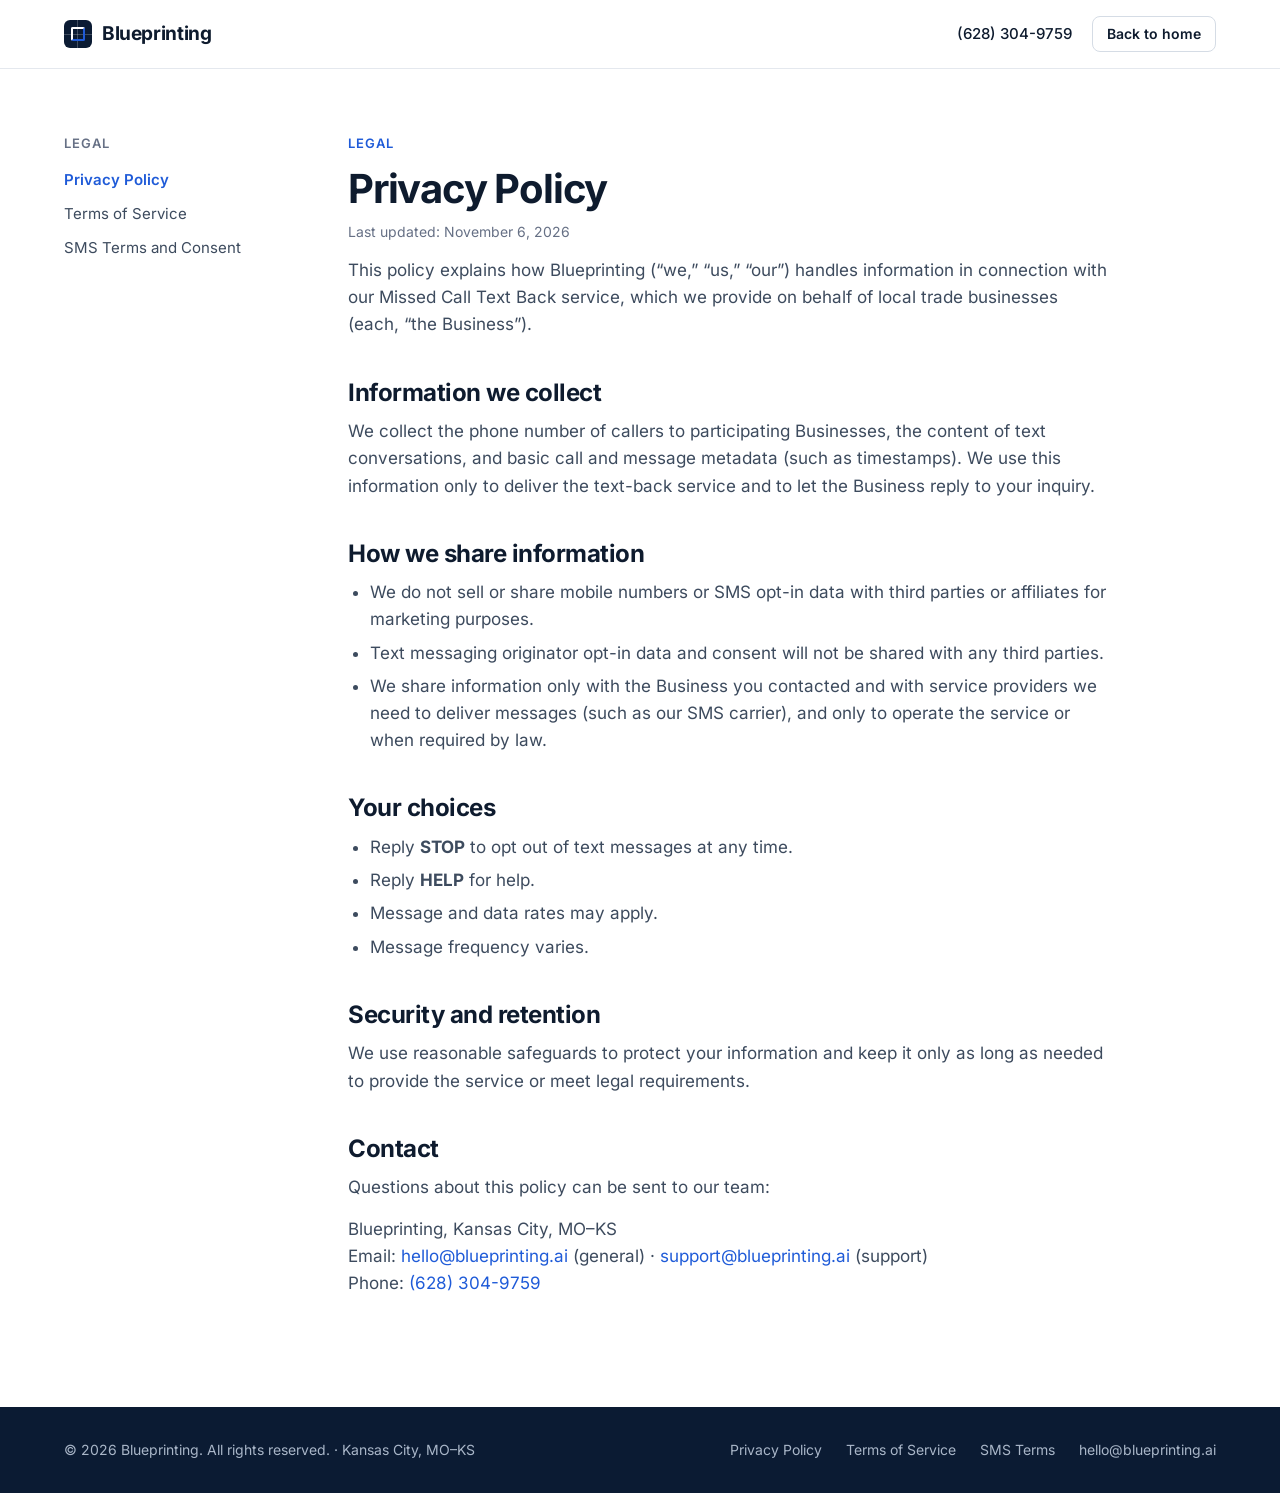
==== privacy.html @ a153d59a "v6: professional SaaS redesign; company contact (hello@/sales@/support@), remove personal name/addre" ====
<!DOCTYPE html>
<html lang="en">
<head>
<meta charset="utf-8">
<meta name="viewport" content="width=device-width, initial-scale=1">
<title>Privacy Policy | Blueprinting</title>
<meta name="description" content="How Blueprinting handles caller information for its Missed Call Text Back service.">
<link rel="canonical" href="https://blueprinting.ai/privacy.html">
<meta name="theme-color" content="#0B1B33">
<link rel="icon" href="favicon.svg" type="image/svg+xml">
<link rel="preload" href="fonts/inter-latin.woff2" as="font" type="font/woff2" crossorigin>
<link rel="stylesheet" href="styles.css">
</head>
<body class="legal-page">
<header class="nav" id="nav">
  <div class="container nav-in">
    <a class="logo" href="./" aria-label="Blueprinting home">
      <span class="logo-mark" aria-hidden="true"><span></span></span>
      <span class="logo-word">Blueprinting</span>
    </a>
    <div class="nav-actions nav-actions-legal">
      <a class="nav-phone" href="tel:+16283049759">(628) 304-9759</a>
      <a class="btn btn-secondary btn-sm" href="./">Back to home</a>
    </div>
  </div>
</header>
<main class="legal-main">
  <div class="container legal-grid">
    <aside class="legal-side">
      <p class="legal-side-h">Legal</p>
      <a href="privacy.html" aria-current="page">Privacy Policy</a>
      <a href="terms.html">Terms of Service</a>
      <a href="terms.html#sms">SMS Terms and Consent</a>
    </aside>
    <article class="legal-doc">
      <p class="eyebrow">Legal</p>
      <h1>Privacy Policy</h1>
      <p class="legal-updated">Last updated: November 6, 2026</p>
      <p>This policy explains how Blueprinting (&ldquo;we,&rdquo; &ldquo;us,&rdquo; &ldquo;our&rdquo;) handles information in connection with our Missed Call Text Back service, which we provide on behalf of local trade businesses (each, &ldquo;the Business&rdquo;).</p>
      <h2>Information we collect</h2>
      <p>We collect the phone number of callers to participating Businesses, the content of text conversations, and basic call and message metadata (such as timestamps). We use this information only to deliver the text-back service and to let the Business reply to your inquiry.</p>
      <h2>How we share information</h2>
      <ul>
        <li>We do not sell or share mobile numbers or SMS opt-in data with third parties or affiliates for marketing purposes.</li>
        <li>Text messaging originator opt-in data and consent will not be shared with any third parties.</li>
        <li>We share information only with the Business you contacted and with service providers we need to deliver messages (such as our SMS carrier), and only to operate the service or when required by law.</li>
      </ul>
      <h2>Your choices</h2>
      <ul>
        <li>Reply <strong>STOP</strong> to opt out of text messages at any time.</li>
        <li>Reply <strong>HELP</strong> for help.</li>
        <li>Message and data rates may apply.</li>
        <li>Message frequency varies.</li>
      </ul>
      <h2>Security and retention</h2>
      <p>We use reasonable safeguards to protect your information and keep it only as long as needed to provide the service or meet legal requirements.</p>
      <h2>Contact</h2>
      <p>Questions about this policy can be sent to our team:</p>
      <p>Blueprinting, Kansas City, MO&ndash;KS<br>Email: <a href="mailto:hello@blueprinting.ai">hello@blueprinting.ai</a> (general) &middot; <a href="mailto:support@blueprinting.ai">support@blueprinting.ai</a> (support)<br>Phone: <a href="tel:+16283049759">(628) 304-9759</a></p>
    </article>
  </div>
</main>
<footer class="footer footer-slim">
  <div class="container">
    <div class="foot-bottom">
      <p>&copy; 2026 Blueprinting. All rights reserved. &middot; Kansas City, MO&ndash;KS</p>
      <nav aria-label="Legal"><a href="privacy.html">Privacy Policy</a><a href="terms.html">Terms of Service</a><a href="terms.html#sms">SMS Terms</a><a href="mailto:hello@blueprinting.ai">hello@blueprinting.ai</a></nav>
    </div>
  </div>
</footer>
</body>
</html>
---- styles.css ----
/* Blueprinting — marketing site styles */
@font-face{font-family:Inter;font-style:normal;font-weight:400 700;font-display:swap;src:url(fonts/inter-latin.woff2) format("woff2");unicode-range:U+0000-00FF,U+0131,U+0152-0153,U+02BB-02BC,U+02C6,U+02DA,U+02DC,U+0304,U+0308,U+0329,U+2000-206F,U+20AC,U+2122,U+2191,U+2193,U+2212,U+2215,U+FEFF,U+FFFD}
:root{
  --ink:#0E1B2E;
  --navy:#0B1B33;
  --text:#3D4B5E;
  --muted:#667085;
  --line:#E4E8EE;
  --line-2:#D5DCE5;
  --bg:#FFFFFF;
  --bg-alt:#F5F7FA;
  --accent:#1F5BD8;
  --accent-dark:#1849B0;
  --accent-soft:#EBF1FD;
  --green:#14794A;
  --green-soft:#E5F4EC;
  --radius:8px;
  --shadow-sm:0 1px 2px rgba(16,24,40,.06);
  --shadow-md:0 4px 12px rgba(16,24,40,.08), 0 1px 3px rgba(16,24,40,.06);
  --shadow-lg:0 18px 40px rgba(16,24,40,.14), 0 4px 10px rgba(16,24,40,.06);
  --nav-h:68px;
}
*,*::before,*::after{box-sizing:border-box}
html{scroll-behavior:smooth;scroll-padding-top:calc(var(--nav-h) + 16px);-webkit-text-size-adjust:100%}
body{margin:0;font-family:Inter,system-ui,-apple-system,"Segoe UI",Roboto,Arial,sans-serif;font-size:17px;line-height:1.6;color:var(--text);background:var(--bg);-webkit-font-smoothing:antialiased;text-rendering:optimizeLegibility}
img{max-width:100%;height:auto;display:block}
a{color:var(--accent);text-decoration:none}
a:hover{text-decoration:underline}
h1,h2,h3,h4{color:var(--ink);margin:0;font-weight:700;letter-spacing:-.02em}
p{margin:0}
ul,ol{margin:0;padding:0;list-style:none}
.container{width:100%;max-width:1200px;margin:0 auto;padding:0 24px}
.skip{position:absolute;left:-9999px;top:8px;background:#fff;padding:8px 12px;z-index:200;border-radius:6px}
.skip:focus{left:8px}
:focus-visible{outline:2px solid var(--accent);outline-offset:2px}

/* Buttons */
.btn{display:inline-flex;align-items:center;justify-content:center;gap:8px;font:600 15px/1 Inter,system-ui,sans-serif;padding:12px 18px;border-radius:var(--radius);border:1px solid transparent;cursor:pointer;transition:background-color .15s,border-color .15s,color .15s;white-space:nowrap;text-decoration:none}
.btn:hover{text-decoration:none}
.btn-sm{padding:10px 14px;font-size:14px}
.btn-lg{padding:15px 22px;font-size:16px}
.btn-block{width:100%}
.btn-primary{background:var(--accent);color:#fff}
.btn-primary:hover{background:var(--accent-dark)}
.btn-secondary{background:#fff;color:var(--ink);border-color:var(--line-2)}
.btn-secondary:hover{border-color:#B7C1CE;background:#FAFBFC}
.btn-white{background:#fff;color:var(--navy)}
.btn-white:hover{background:#EEF2F7}
.btn-outline-light{background:transparent;color:#fff;border-color:rgba(255,255,255,.4)}
.btn-outline-light:hover{border-color:#fff}

/* Logo */
.logo{display:inline-flex;align-items:center;gap:10px;color:var(--ink);text-decoration:none}
.logo:hover{text-decoration:none}
.logo-mark{width:28px;height:28px;border-radius:6px;background:var(--navy);position:relative;flex:none;overflow:hidden}
.logo-mark::before{content:"";position:absolute;inset:0;background:
  linear-gradient(90deg,transparent 0 13px,rgba(255,255,255,.22) 13px 14px,transparent 14px),
  linear-gradient(0deg,transparent 0 13px,rgba(255,255,255,.22) 13px 14px,transparent 14px)}
.logo-mark span{position:absolute;left:7px;top:7px;width:14px;height:14px;border:2px solid #fff;border-radius:2px;border-right-color:var(--accent);border-bottom-color:var(--accent)}
.logo-word{font-weight:700;font-size:19px;letter-spacing:-.02em}
.logo-light{color:#fff}
.logo-light .logo-mark{background:var(--accent)}
.logo-light .logo-mark span{border-right-color:#fff;border-bottom-color:#fff}

/* Nav */
.nav{position:sticky;top:0;z-index:100;background:#fff;border-bottom:1px solid var(--line)}
.nav-in{height:var(--nav-h);display:flex;align-items:center;gap:32px}
.nav-links{display:flex;align-items:center;gap:28px;margin-left:16px}
.nav-links>a{color:var(--ink);font-size:15px;font-weight:500}
.nav-links>a:hover{color:var(--accent);text-decoration:none}
.nav-mobile-cta{display:none}
.nav-actions{margin-left:auto;display:flex;align-items:center;gap:20px}
.nav-phone{color:var(--ink);font-size:15px;font-weight:500}
.burger{display:none;margin-left:auto;width:42px;height:42px;border:1px solid var(--line-2);border-radius:var(--radius);background:#fff;padding:0;cursor:pointer;flex-direction:column;align-items:center;justify-content:center;gap:4px}
.burger span{display:block;width:18px;height:2px;background:var(--ink);border-radius:1px}

/* Type helpers */
.eyebrow{font-size:13px;font-weight:600;letter-spacing:.08em;text-transform:uppercase;color:var(--accent);margin-bottom:14px}
.eyebrow-light{color:#8FB0F5}
h1{font-size:56px;line-height:1.07;letter-spacing:-.03em}
h2{font-size:40px;line-height:1.15}
h3{font-size:20px;line-height:1.3;letter-spacing:-.01em}
.lead{font-size:19px;line-height:1.6;color:var(--text);margin-top:20px;max-width:560px}
.section-sub{font-size:18px;color:var(--text);margin-top:14px;max-width:620px}

/* Hero */
.hero{padding:72px 0 80px;background:linear-gradient(180deg,#F7F9FC 0%,#fff 100%)}
.hero-grid{display:grid;grid-template-columns:minmax(0,.95fr) minmax(0,1.15fr);gap:48px;align-items:center}
.hero-copy{animation:fade .5s ease-out both}
.hero-ctas{display:flex;flex-wrap:wrap;gap:12px;margin-top:32px}
.hero-points{display:flex;flex-wrap:wrap;gap:8px 24px;margin-top:28px;font-size:15px;color:var(--muted)}
.hero-points li{position:relative;padding-left:16px}
.hero-points li::before{content:"";position:absolute;left:0;top:50%;width:7px;height:7px;margin-top:-3.5px;background:var(--accent);border-radius:1px}
.hero-visual{position:relative;height:540px;border-radius:12px;overflow:hidden;background:#cfe0ee;box-shadow:var(--shadow-sm);animation:fade .6s .1s ease-out both}
.hero-photo{position:absolute;inset:0;width:100%;height:100%;object-fit:cover;object-position:62% 30%}
@keyframes fade{from{opacity:0;transform:translateY(6px)}to{opacity:1;transform:none}}

/* UI mock cards */
.ui-card{position:absolute;background:rgba(255,255,255,.97);border:1px solid rgba(15,30,50,.08);border-radius:10px;box-shadow:var(--shadow-lg);font-size:13px;color:var(--ink)}
.ui-card-head{display:flex;align-items:center;justify-content:space-between;gap:12px;margin-bottom:12px}
.ui-title{font-weight:600;font-size:14px}
.ui-tag{font-size:11px;font-weight:600;color:var(--muted);background:var(--bg-alt);border:1px solid var(--line);padding:2px 8px;border-radius:4px;letter-spacing:.02em}
.ui-time{font-size:12px;color:var(--muted)}
.ui-log{top:24px;right:20px;width:268px;padding:16px}
.ui-kpis{display:grid;grid-template-columns:repeat(3,1fr);gap:8px;margin-bottom:12px}
.ui-kpis div{background:var(--bg-alt);border-radius:6px;padding:8px 10px}
.k-num{display:block;font-size:20px;font-weight:700;line-height:1.2}
.k-lbl{display:block;font-size:11px;color:var(--muted)}
.ui-rows li{display:grid;grid-template-columns:58px 1fr auto;align-items:center;gap:8px;padding:8px 0;border-top:1px solid var(--line);font-size:12.5px}
.r-time{color:var(--muted)}
.r-who{font-weight:500;font-variant-numeric:tabular-nums;white-space:nowrap}
.pill{display:inline-block;font-size:11px;font-weight:600;padding:3px 8px;border-radius:4px;white-space:nowrap}
.pill-green{background:var(--green-soft);color:var(--green)}
.pill-blue{background:var(--accent-soft);color:var(--accent-dark)}
.ui-sms{left:20px;bottom:24px;width:286px;overflow:hidden}
.sms-head{padding:12px 16px;border-bottom:1px solid var(--line);background:#FAFBFC}
.sms-from{display:block;font-weight:600;font-size:14px}
.sms-sub{display:block;font-size:11.5px;color:var(--muted)}
.sms-body{padding:14px 16px 16px;display:flex;flex-direction:column;gap:8px}
.sms-sys{font-size:11.5px;color:var(--muted);text-align:center}
.bubble{max-width:86%;padding:9px 12px;border-radius:14px;font-size:13px;line-height:1.45}
.bubble.out{align-self:flex-end;background:var(--accent);color:#fff;border-bottom-right-radius:4px}
.bubble.in{align-self:flex-start;background:#EEF1F5;color:var(--ink);border-bottom-left-radius:4px}
.sms-meta{font-size:11.5px;color:var(--green);font-weight:600;margin-top:2px}

/* Strip */
.strip{border-top:1px solid var(--line);border-bottom:1px solid var(--line);background:#fff}
.strip-in{display:flex;align-items:center;gap:32px;padding-top:22px;padding-bottom:22px}
.strip-label{font-size:14px;font-weight:600;color:var(--muted);flex:none;max-width:260px;line-height:1.4}
.strip-list{display:flex;flex-wrap:wrap;align-items:center;gap:10px 0;font-size:15px;font-weight:600;color:var(--ink)}
.strip-list li{padding:0 18px;border-left:1px solid var(--line-2);line-height:1.2}
.strip-list li:first-child{border-left:0;padding-left:0}

/* Stats */
.stats{background:var(--navy);color:#C9D4E3;padding:72px 0}
.stats-head{max-width:640px;margin-bottom:40px}
.stats h2{color:#fff;font-size:34px}
.stats-grid{display:grid;grid-template-columns:repeat(3,1fr);gap:24px}
.stat{border-top:1px solid rgba(255,255,255,.18);padding-top:24px}
.stat-num{display:block;font-size:48px;font-weight:700;color:#fff;letter-spacing:-.03em;line-height:1.1}
.stat p{margin-top:10px;font-size:17px;color:#D6DEEA;max-width:300px}
.stat-src{display:inline-block;margin-top:12px;font-size:13px;color:#8FB0F5}

/* Sections */
.section{padding:96px 0}
.section-alt{background:var(--bg-alt)}
.section-head{margin-bottom:56px}
.section-head.center{text-align:center}
.section-head.center .section-sub{margin-left:auto;margin-right:auto}
.section-head.center h2{max-width:760px;margin:0 auto}
.section-head.split{display:grid;grid-template-columns:1.1fr 1fr;gap:48px;align-items:end}
.section-head.split .section-sub{margin-top:0}

/* Feature rows */
.feature{display:grid;grid-template-columns:minmax(0,1fr) minmax(0,1.1fr);gap:64px;align-items:center}
.feature+.feature{margin-top:96px}
.feature.reverse{grid-template-columns:minmax(0,1.1fr) minmax(0,1fr)}
.feature.reverse .feature-copy{order:2}
.feature-kicker{font-size:14px;font-weight:600;color:var(--accent);margin-bottom:10px}
.feature h3{font-size:30px;line-height:1.2;letter-spacing:-.02em;max-width:480px}
.feature-copy>p{margin-top:16px;max-width:500px}
.ticks{margin-top:22px;display:grid;gap:10px}
.ticks li{position:relative;padding-left:24px;font-size:16px;color:var(--ink)}
.ticks li::before{content:"";position:absolute;left:2px;top:7px;width:10px;height:6px;border-left:2px solid var(--accent);border-bottom:2px solid var(--accent);transform:rotate(-45deg)}
.feature-visual{position:relative;border-radius:12px;min-height:400px}
.panel-soft{background:linear-gradient(180deg,#EEF3FA 0%,#E6EDF7 100%);border:1px solid var(--line);display:flex;flex-direction:column;align-items:center;justify-content:center;padding:40px 32px}
.visual-note{font-size:12px;color:var(--muted);margin-top:14px}
.phone{width:320px;background:#fff;border-radius:12px;box-shadow:var(--shadow-lg);border:1px solid rgba(15,30,50,.08);overflow:hidden}
.phone-top{padding:14px 18px;border-bottom:1px solid var(--line);background:#FAFBFC}
.phone-name{display:block;font-weight:600;font-size:15px;color:var(--ink)}
.phone-num{display:block;font-size:12px;color:var(--muted)}
.phone-body{padding:16px 18px 20px;display:flex;flex-direction:column;gap:8px}
.photo-visual{overflow:hidden;height:440px}
.photo-visual img{width:100%;height:100%;object-fit:cover;object-position:60% 50%}
.ui-notify{left:24px;bottom:24px;width:300px;padding:16px}
.notify-from{font-weight:600;font-size:14px;font-variant-numeric:tabular-nums}
.notify-msg{margin-top:4px;font-size:13px;color:var(--text);line-height:1.5}
.notify-actions{display:flex;gap:8px;margin-top:12px}
.mini-btn{font-size:12px;font-weight:600;padding:6px 12px;border-radius:6px;border:1px solid var(--line-2);color:var(--ink)}
.mini-primary{background:var(--accent);border-color:var(--accent);color:#fff}
.table-card{width:100%;max-width:520px;background:#fff;border-radius:10px;box-shadow:var(--shadow-lg);border:1px solid rgba(15,30,50,.08);padding:18px 20px 8px}
.lead-table{width:100%;border-collapse:collapse;font-size:13px;color:var(--ink)}
.lead-table th{text-align:left;font-size:11.5px;font-weight:600;color:var(--muted);text-transform:uppercase;letter-spacing:.04em;padding:8px 8px 8px 0;border-bottom:1px solid var(--line)}
.lead-table td{padding:11px 8px 11px 0;border-bottom:1px solid var(--line);vertical-align:middle;white-space:nowrap}
.lead-table tr:last-child td{border-bottom:0}
.lead-table td:nth-child(2){font-variant-numeric:tabular-nums}

/* Steps */
.steps{display:grid;grid-template-columns:repeat(4,1fr);gap:20px;counter-reset:s}
.step{background:#fff;border:1px solid var(--line);border-radius:var(--radius);padding:28px 24px;box-shadow:var(--shadow-sm)}
.step-num{display:inline-flex;align-items:center;justify-content:center;width:32px;height:32px;border-radius:6px;background:var(--accent-soft);color:var(--accent-dark);font-weight:700;font-size:15px;margin-bottom:18px}
.step h3{font-size:18px}
.step p{margin-top:8px;font-size:15.5px;line-height:1.6}

/* Industries */
.ind-grid{display:grid;grid-template-columns:repeat(3,1fr);gap:24px}
.ind-card{border:1px solid var(--line);border-radius:var(--radius);overflow:hidden;background:#fff;box-shadow:var(--shadow-sm)}
.ind-card img{width:100%;aspect-ratio:16/10;object-fit:cover}
.ind-body{padding:22px 24px 26px}
.ind-body p{margin-top:8px;font-size:15.5px}
.area-line{margin-top:32px;font-size:15.5px;color:var(--text)}
.area-line strong{color:var(--ink)}

/* Onboarding */
.onboard{display:grid;grid-template-columns:1fr 1.2fr;gap:72px;align-items:start}
.onboard-copy .btn{margin-top:28px}
.timeline{position:relative;display:grid;gap:0;counter-reset:t}
.timeline li{position:relative;padding:0 0 28px 56px;counter-increment:t}
.timeline li:last-child{padding-bottom:0}
.timeline li::before{content:counter(t);position:absolute;left:0;top:0;width:36px;height:36px;border-radius:6px;background:#fff;border:1px solid var(--line-2);color:var(--ink);font-weight:700;font-size:15px;display:flex;align-items:center;justify-content:center}
.timeline li::after{content:"";position:absolute;left:18px;top:40px;bottom:4px;width:1px;background:var(--line-2)}
.timeline li:last-child::after{display:none}
.timeline h3{font-size:18px;padding-top:6px}
.timeline p{margin-top:6px;font-size:15.5px}

/* Trust */
.anchor-alias{position:relative;top:calc(-1 * var(--nav-h));display:block}
.trust-grid{display:grid;grid-template-columns:repeat(3,1fr);gap:24px}
.trust-card{border:1px solid var(--line);border-radius:var(--radius);padding:28px 26px;background:#fff}
.trust-card h3{font-size:18px}
.trust-card p{margin-top:10px;font-size:15.5px}
.trust-links{margin-top:28px;font-size:15.5px}

/* Pricing */
.pricing{display:grid;grid-template-columns:1.1fr 1fr;gap:24px;max-width:1040px;margin:0 auto;align-items:stretch}
.price-card{background:#fff;border:1px solid var(--line);border-radius:var(--radius);box-shadow:var(--shadow-md);overflow:hidden;display:flex;flex-direction:column}
.price-top{padding:32px 32px 28px;border-bottom:1px solid var(--line)}
.plan-name{font-weight:700;font-size:18px;color:var(--ink)}
.plan-desc{font-size:15px;color:var(--muted);margin-top:4px}
.price{display:flex;align-items:baseline;gap:8px;margin-top:22px}
.amt{font-size:52px;font-weight:700;color:var(--ink);letter-spacing:-.03em;line-height:1}
.per{font-size:16px;color:var(--muted)}
.price-note{font-size:14.5px;color:var(--text);margin:10px 0 24px}
.price-list{padding:24px 32px 32px;margin-top:0}
.roi-card{background:#fff;border:1px solid var(--line);border-radius:var(--radius);padding:32px;box-shadow:var(--shadow-sm)}
.roi-card h3{font-size:20px}
.roi-sub{font-size:15px;color:var(--muted);margin-top:4px;margin-bottom:22px}
.range{margin-bottom:18px}
.range-top{display:flex;justify-content:space-between;align-items:baseline;font-size:14.5px;color:var(--ink);margin-bottom:8px}
.range-top output{font-weight:600;font-variant-numeric:tabular-nums}
input[type=range]{width:100%;accent-color:var(--accent);margin:0;height:20px}
.roi-out{margin-top:22px;padding:18px 20px;background:var(--bg-alt);border-radius:var(--radius);display:grid;gap:2px}
.roi-lbl{font-size:13px;color:var(--muted)}
.roi-big{font-size:32px;font-weight:700;color:var(--ink);letter-spacing:-.02em;font-variant-numeric:tabular-nums}
.roi-cmp{font-size:14px;color:var(--text)}
.roi-fine{font-size:12.5px;color:var(--muted);margin-top:12px}
.pricing-contact{text-align:center;margin-top:32px;font-size:15.5px}

/* FAQ */
.faq-wrap{display:grid;grid-template-columns:1fr 1.6fr;gap:72px;align-items:start}
.faq{border-top:1px solid var(--line)}
.faq details{border-bottom:1px solid var(--line)}
.faq summary{list-style:none;cursor:pointer;padding:20px 40px 20px 0;font-weight:600;font-size:17px;color:var(--ink);position:relative}
.faq summary::-webkit-details-marker{display:none}
.faq summary::after{content:"";position:absolute;right:6px;top:50%;width:9px;height:9px;margin-top:-7px;border-right:2px solid var(--muted);border-bottom:2px solid var(--muted);transform:rotate(45deg);transition:transform .15s}
.faq details[open] summary::after{transform:rotate(-135deg);margin-top:-2px}
.faq details p{padding:0 40px 22px 0;font-size:16px}

/* CTA band */
.cta-band{background:var(--accent);color:#fff;padding:64px 0}
.cta-in{display:flex;align-items:center;justify-content:space-between;gap:40px}
.cta-band h2{color:#fff;font-size:34px}
.cta-band p{margin-top:8px;color:#DCE6FB;font-size:18px}
.cta-actions{display:flex;gap:12px;flex-wrap:wrap}

/* Footer */
.footer{background:var(--navy);color:#A9B6C8;padding:72px 0 32px;font-size:15px}
.foot-grid{display:grid;grid-template-columns:1.6fr repeat(4,1fr);gap:40px}
.foot-brand p{margin-top:16px;max-width:300px;line-height:1.6}
.foot-contact{margin:20px 0 0;display:grid;gap:6px;font-size:14.5px}
.foot-contact div{display:grid;grid-template-columns:72px 1fr;gap:8px}
.foot-contact dt{color:#7F8EA3}
.foot-contact dd{margin:0;color:#DCE4EF}
.foot-contact a{color:#DCE4EF}
.foot-col h4{color:#fff;font-size:14px;font-weight:600;letter-spacing:0;margin-bottom:16px}
.foot-col a{display:block;color:#A9B6C8;margin-bottom:10px;font-size:14.5px;overflow-wrap:anywhere}
.foot-col a:hover,.foot-bottom a:hover,.foot-contact a:hover{color:#fff;text-decoration:none}
.foot-bottom{margin-top:56px;padding-top:24px;border-top:1px solid rgba(255,255,255,.12);display:flex;justify-content:space-between;align-items:center;gap:16px;flex-wrap:wrap;font-size:14px}
.foot-bottom nav{display:flex;gap:24px;flex-wrap:wrap}
.foot-bottom a{color:#A9B6C8}

/* Mobile bar */
.mbar{display:none}

/* Responsive */
@media (max-width:1100px){
  .nav-phone{display:none}
  .nav-links{gap:22px}
  h1{font-size:48px}
  .hero-grid{gap:40px}
  .foot-grid{grid-template-columns:1.4fr repeat(2,1fr);row-gap:40px}
  .foot-brand{grid-row:span 2}
}
@media (max-width:960px){
  body{font-size:16px}
  :root{--nav-h:64px}
  .nav-links,.nav-actions{display:none}
  .burger{display:flex}
  .nav.open .nav-links{display:flex;flex-direction:column;align-items:stretch;gap:0;position:absolute;top:var(--nav-h);left:0;right:0;margin:0;background:#fff;border-bottom:1px solid var(--line);box-shadow:var(--shadow-md);padding:8px 24px 20px}
  .nav.open .nav-links>a{padding:14px 0;border-bottom:1px solid var(--line);font-size:16px}
  .nav.open .nav-mobile-cta{display:grid;gap:10px;margin-top:16px}
  h1{font-size:40px}
  h2{font-size:32px}
  .lead{font-size:18px}
  .hero{padding:48px 0 56px}
  .hero-grid{grid-template-columns:minmax(0,1fr);gap:40px}
  .hero-visual{height:auto;padding:24px;display:grid;gap:16px;justify-items:center}
  .ui-card{position:relative;inset:auto;width:100%;max-width:360px}
  .ui-log{order:2}
  .strip-in{flex-direction:column;align-items:flex-start;gap:12px}
  .strip-label{max-width:none}
  .stats{padding:56px 0}
  .stats h2{font-size:28px}
  .stats-grid{grid-template-columns:1fr;gap:20px}
  .stat-num{font-size:40px}
  .section{padding:64px 0}
  .section-head{margin-bottom:40px}
  .section-head.split{grid-template-columns:1fr;gap:0}
  .section-head.split .section-sub{margin-top:14px}
  .feature,.feature.reverse{grid-template-columns:minmax(0,1fr);gap:32px}
  .feature.reverse .feature-copy{order:0}
  .feature+.feature{margin-top:64px}
  .feature h3{font-size:26px}
  .feature-visual{min-height:0}
  .panel-soft{padding:28px 20px}
  .photo-visual{height:auto;min-height:0;display:grid}
  .photo-visual img{height:280px}
  .ui-notify{position:relative;left:auto;bottom:auto;margin:-60px auto 20px;width:calc(100% - 40px);max-width:340px}
  .steps{grid-template-columns:1fr 1fr}
  .ind-grid{grid-template-columns:1fr;gap:20px}
  .onboard{grid-template-columns:1fr;gap:40px}
  .trust-grid{grid-template-columns:1fr;gap:16px}
  .pricing{grid-template-columns:1fr}
  .faq-wrap{grid-template-columns:1fr;gap:28px}
  .cta-in{flex-direction:column;align-items:flex-start;gap:24px}
  .cta-band h2{font-size:28px}
  .foot-grid{grid-template-columns:1fr 1fr;gap:32px 24px}
  .foot-brand{grid-column:1/-1;grid-row:auto}
  .footer{padding-bottom:96px}
  .mbar{display:grid;grid-template-columns:2fr 1fr;gap:10px;position:fixed;left:0;right:0;bottom:0;z-index:90;background:#fff;border-top:1px solid var(--line);padding:10px 16px calc(10px + env(safe-area-inset-bottom));box-shadow:0 -4px 16px rgba(16,24,40,.06)}
}
@media (max-width:560px){
  .container{padding:0 20px}
  h1{font-size:36px}
  h2{font-size:28px}
  .hero-ctas .btn{width:100%}
  .hero-visual{padding:16px}
  .steps{grid-template-columns:1fr}
  .phone{width:100%}
  .lead-table th:nth-child(3),.lead-table td:nth-child(3){display:none}
  .price-top,.price-list,.roi-card{padding-left:24px;padding-right:24px}
  .amt{font-size:44px}
  .cta-actions{width:100%}
  .cta-actions .btn{width:100%}
  .strip-list{gap:8px}
  .strip-list li,.strip-list li:first-child{padding:6px 10px;border:1px solid var(--line);border-radius:6px;font-size:13.5px;background:var(--bg-alt)}
  .hero-visual .ui-log{display:none}
  .hero{padding-bottom:40px}
  .lead-table td:first-child{white-space:normal}
  .lead-table{font-size:12.5px}
  .step{display:grid;grid-template-columns:32px 1fr;column-gap:16px;padding:22px 20px}
  .step-num{margin-bottom:0;grid-row:span 2}
  .step p{margin-top:4px}
  .ind-card img{aspect-ratio:16/9}
  .ind-body{padding:18px 20px 22px}
  .trust-card{padding:22px 20px}
}
@media (prefers-reduced-motion:reduce){
  html{scroll-behavior:auto}
  .hero-copy,.hero-visual{animation:none}
}

/* Legal pages */
.legal-main{padding:64px 0 96px;background:#fff}
.legal-grid{display:grid;grid-template-columns:220px minmax(0,760px);gap:64px}
.legal-side{position:sticky;top:calc(var(--nav-h) + 32px);align-self:start;display:grid;gap:10px;font-size:15px}
.legal-side-h{font-size:13px;font-weight:600;text-transform:uppercase;letter-spacing:.08em;color:var(--muted);margin-bottom:4px}
.legal-side a{color:var(--text)}
.legal-side a[aria-current]{color:var(--accent);font-weight:600}
.legal-doc h1{font-size:40px}
.legal-updated{font-size:14px;color:var(--muted);margin:10px 0 28px}
.legal-doc h2{font-size:24px;margin:40px 0 12px}
.legal-doc h3{font-size:18px;margin:28px 0 8px}
.legal-doc p{margin-bottom:14px}
.legal-doc ul{list-style:disc;padding-left:22px;margin-bottom:14px}
.legal-doc li{margin-bottom:6px}
.kw-row{display:flex;flex-wrap:wrap;gap:10px}
.kw{display:inline-block;border:1px solid var(--line-2);border-radius:6px;padding:6px 12px;font-size:15px;color:var(--ink);background:var(--bg-alt)}
.footer-slim{padding:8px 0 32px}
.footer-slim .foot-bottom{border-top:0;margin-top:0}
.legal-page .nav-actions-legal{display:flex}
@media (max-width:960px){
  .legal-grid{grid-template-columns:1fr;gap:24px}
  .legal-side{position:static;display:flex;flex-wrap:wrap;gap:8px 20px}
  .legal-side-h{width:100%}
  .legal-doc h1{font-size:32px}
  .legal-page .burger{display:none}
  .legal-page .nav-actions-legal{display:flex;margin-left:auto}
  .legal-page .nav-actions-legal .nav-phone{display:none}
  .legal-page .footer{padding-bottom:32px}
}
a[href^="tel"]{white-space:nowrap}
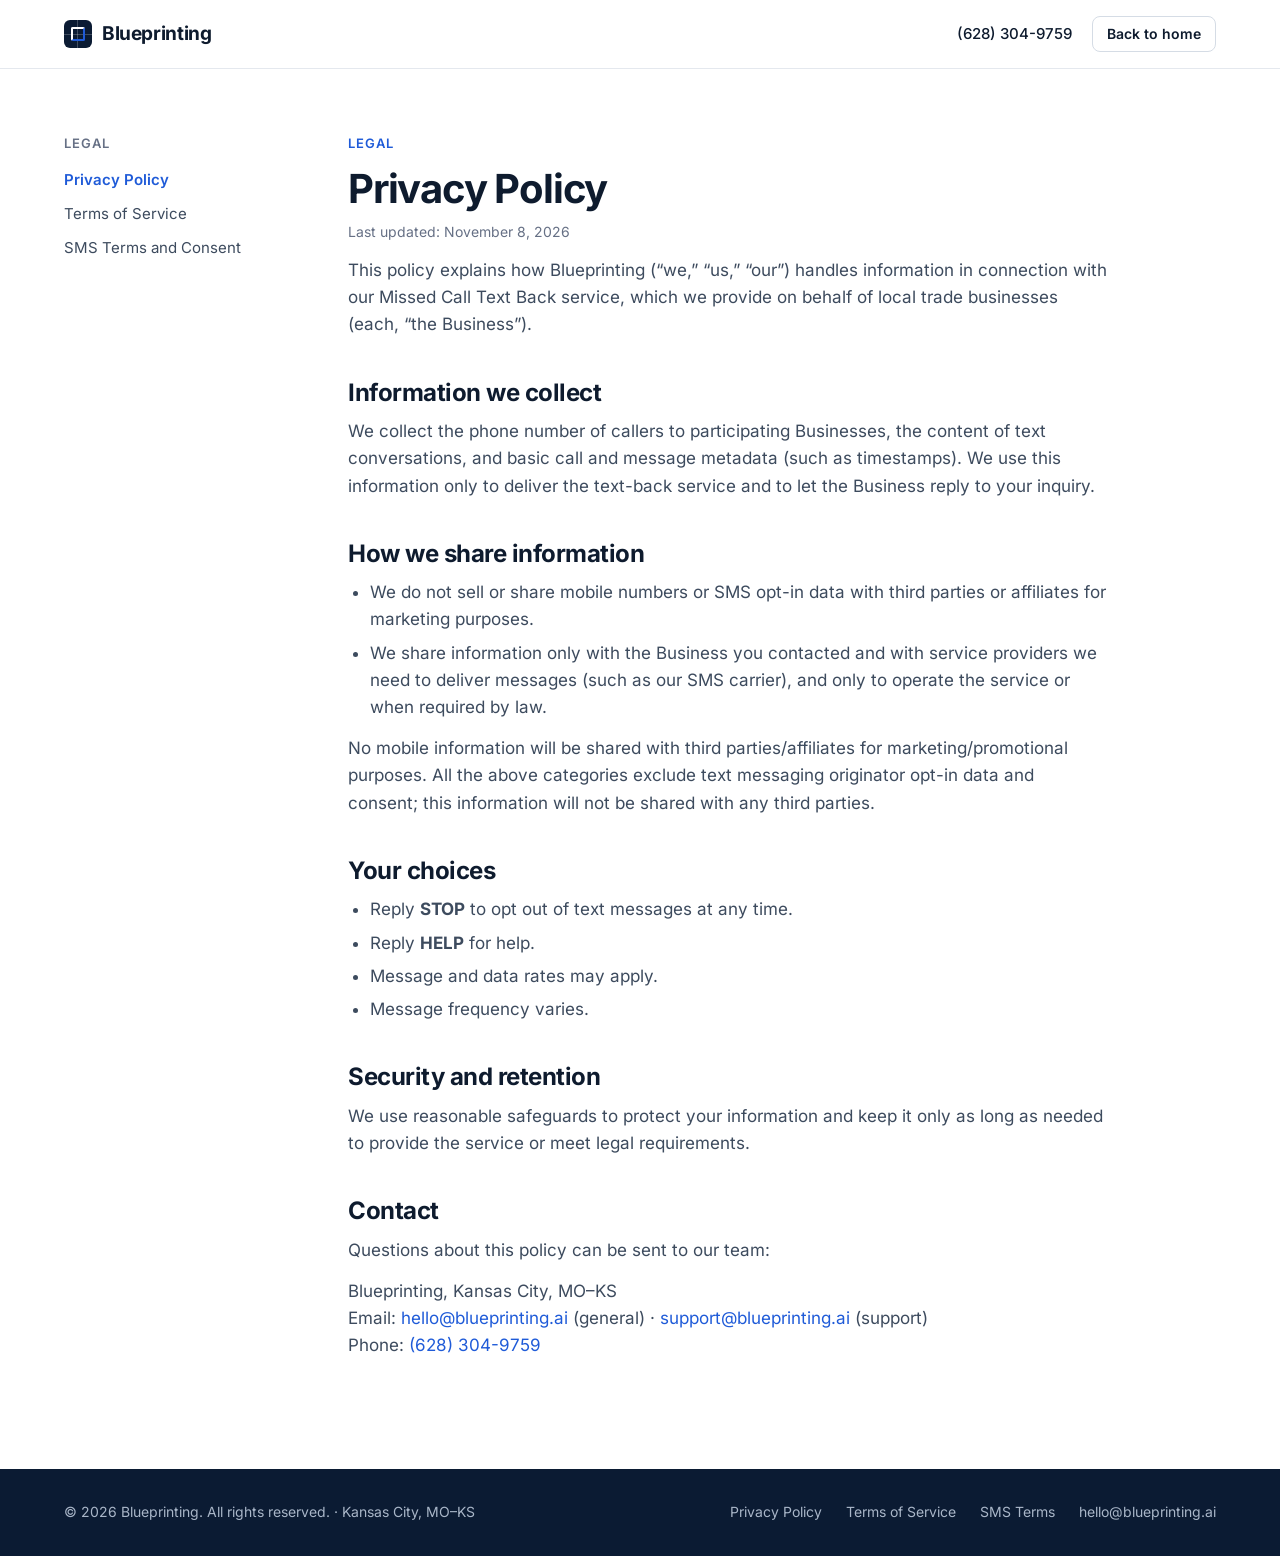
==== commit 739d4585: "v7: pilot lead form (#start-pilot), accurate forwarding/text-line copy, labeled ROI calculator with " ====
--- a/privacy.html
+++ b/privacy.html
@@ -35,16 +35,16 @@
     <article class="legal-doc">
       <p class="eyebrow">Legal</p>
       <h1>Privacy Policy</h1>
-      <p class="legal-updated">Last updated: November 6, 2026</p>
+      <p class="legal-updated">Last updated: November 8, 2026</p>
       <p>This policy explains how Blueprinting (&ldquo;we,&rdquo; &ldquo;us,&rdquo; &ldquo;our&rdquo;) handles information in connection with our Missed Call Text Back service, which we provide on behalf of local trade businesses (each, &ldquo;the Business&rdquo;).</p>
       <h2>Information we collect</h2>
       <p>We collect the phone number of callers to participating Businesses, the content of text conversations, and basic call and message metadata (such as timestamps). We use this information only to deliver the text-back service and to let the Business reply to your inquiry.</p>
       <h2>How we share information</h2>
       <ul>
         <li>We do not sell or share mobile numbers or SMS opt-in data with third parties or affiliates for marketing purposes.</li>
-        <li>Text messaging originator opt-in data and consent will not be shared with any third parties.</li>
         <li>We share information only with the Business you contacted and with service providers we need to deliver messages (such as our SMS carrier), and only to operate the service or when required by law.</li>
       </ul>
+      <p>No mobile information will be shared with third parties/affiliates for marketing/promotional purposes. All the above categories exclude text messaging originator opt-in data and consent; this information will not be shared with any third parties.</p>
       <h2>Your choices</h2>
       <ul>
         <li>Reply <strong>STOP</strong> to opt out of text messages at any time.</li>
--- a/styles.css
+++ b/styles.css
@@ -21,7 +21,11 @@
   --nav-h:68px;
 }
 *,*::before,*::after{box-sizing:border-box}
-html{scroll-behavior:smooth;scroll-padding-top:calc(var(--nav-h) + 16px);-webkit-text-size-adjust:100%}
+html{-webkit-text-size-adjust:100%}
+@media (prefers-reduced-motion:no-preference){html{scroll-behavior:smooth}}
+[id]{scroll-margin-top:5rem}
+picture{display:contents}
+[hidden]{display:none!important}
 body{margin:0;font-family:Inter,system-ui,-apple-system,"Segoe UI",Roboto,Arial,sans-serif;font-size:17px;line-height:1.6;color:var(--text);background:var(--bg);-webkit-font-smoothing:antialiased;text-rendering:optimizeLegibility}
 img{max-width:100%;height:auto;display:block}
 a{color:var(--accent);text-decoration:none}
@@ -214,7 +218,7 @@
 .timeline p{margin-top:6px;font-size:15.5px}
 
 /* Trust */
-.anchor-alias{position:relative;top:calc(-1 * var(--nav-h));display:block}
+.anchor-alias{display:block}
 .trust-grid{display:grid;grid-template-columns:repeat(3,1fr);gap:24px}
 .trust-card{border:1px solid var(--line);border-radius:var(--radius);padding:28px 26px;background:#fff}
 .trust-card h3{font-size:18px}
@@ -237,12 +241,14 @@
 .roi-sub{font-size:15px;color:var(--muted);margin-top:4px;margin-bottom:22px}
 .range{margin-bottom:18px}
 .range-top{display:flex;justify-content:space-between;align-items:baseline;font-size:14.5px;color:var(--ink);margin-bottom:8px}
-.range-top output{font-weight:600;font-variant-numeric:tabular-nums}
+.range-top .rv{font-weight:600;font-variant-numeric:tabular-nums;white-space:nowrap}
+.range-top label{padding-right:12px}
 input[type=range]{width:100%;accent-color:var(--accent);margin:0;height:20px}
 .roi-out{margin-top:22px;padding:18px 20px;background:var(--bg-alt);border-radius:var(--radius);display:grid;gap:2px}
 .roi-lbl{font-size:13px;color:var(--muted)}
 .roi-big{font-size:32px;font-weight:700;color:var(--ink);letter-spacing:-.02em;font-variant-numeric:tabular-nums}
 .roi-cmp{font-size:14px;color:var(--text)}
+.roi-formula{font-size:13px;color:var(--muted);font-variant-numeric:tabular-nums;margin:2px 0 6px;line-height:1.5}
 .roi-fine{font-size:12.5px;color:var(--muted);margin-top:12px}
 .pricing-contact{text-align:center;margin-top:32px;font-size:15.5px}
 
@@ -262,6 +268,31 @@
 .cta-band h2{color:#fff;font-size:34px}
 .cta-band p{margin-top:8px;color:#DCE6FB;font-size:18px}
 .cta-actions{display:flex;gap:12px;flex-wrap:wrap}
+
+/* Pilot form */
+.pilot{display:grid;grid-template-columns:1fr 1.1fr;gap:72px;align-items:start}
+.pilot-alt{margin-top:24px;font-size:15.5px}
+.pilot-card{background:#fff;border:1px solid var(--line);border-radius:var(--radius);box-shadow:var(--shadow-md);padding:32px}
+.pilot-form{display:grid;gap:18px}
+.field label{display:block;font-size:14.5px;font-weight:600;color:var(--ink);margin-bottom:6px}
+.field input,.field select{width:100%;font:400 16px/1.4 Inter,system-ui,sans-serif;color:var(--ink);background:#fff;border:1px solid var(--line-2);border-radius:var(--radius);padding:11px 12px;min-height:46px}
+.field select{appearance:none;background-image:linear-gradient(45deg,transparent 50%,var(--muted) 50%),linear-gradient(135deg,var(--muted) 50%,transparent 50%);background-position:calc(100% - 18px) 50%,calc(100% - 13px) 50%;background-size:5px 5px;background-repeat:no-repeat;padding-right:36px}
+.field input:focus,.field select:focus{outline:none;border-color:var(--accent);box-shadow:0 0 0 3px var(--accent-soft)}
+.field [aria-invalid=true]{border-color:#B42318}
+.field-err{font-size:13.5px;color:#B42318;margin-top:6px}
+.field-err:empty{display:none}
+.field-check{display:grid;grid-template-columns:20px 1fr;gap:10px;align-items:start;padding:14px;background:var(--bg-alt);border:1px solid var(--line);border-radius:var(--radius)}
+.field-check input{width:18px;height:18px;margin:3px 0 0;accent-color:var(--accent)}
+.field-check label{font-size:13.5px;line-height:1.5;color:var(--text)}
+.check-links{display:block;margin-top:4px;color:var(--muted)}
+.hp{position:absolute!important;left:-9999px!important;width:1px;height:1px;opacity:0}
+.btn.is-loading{opacity:.75;cursor:progress}
+.form-fine{font-size:12.5px;color:var(--muted);text-align:center}
+.form-state{padding:8px 0}
+.form-state:focus{outline:none}
+.form-state h3{font-size:22px}
+.form-state p{margin-top:10px;font-size:16px}
+.form-error h3{color:#B42318}
 
 /* Footer */
 .footer{background:var(--navy);color:#A9B6C8;padding:72px 0 32px;font-size:15px}
@@ -332,6 +363,7 @@
   .trust-grid{grid-template-columns:1fr;gap:16px}
   .pricing{grid-template-columns:1fr}
   .faq-wrap{grid-template-columns:1fr;gap:28px}
+  .pilot{grid-template-columns:1fr;gap:32px}
   .cta-in{flex-direction:column;align-items:flex-start;gap:24px}
   .cta-band h2{font-size:28px}
   .foot-grid{grid-template-columns:1fr 1fr;gap:32px 24px}
@@ -364,9 +396,9 @@
   .ind-card img{aspect-ratio:16/9}
   .ind-body{padding:18px 20px 22px}
   .trust-card{padding:22px 20px}
+  .pilot-card{padding:24px 20px}
 }
 @media (prefers-reduced-motion:reduce){
-  html{scroll-behavior:auto}
   .hero-copy,.hero-visual{animation:none}
 }
 
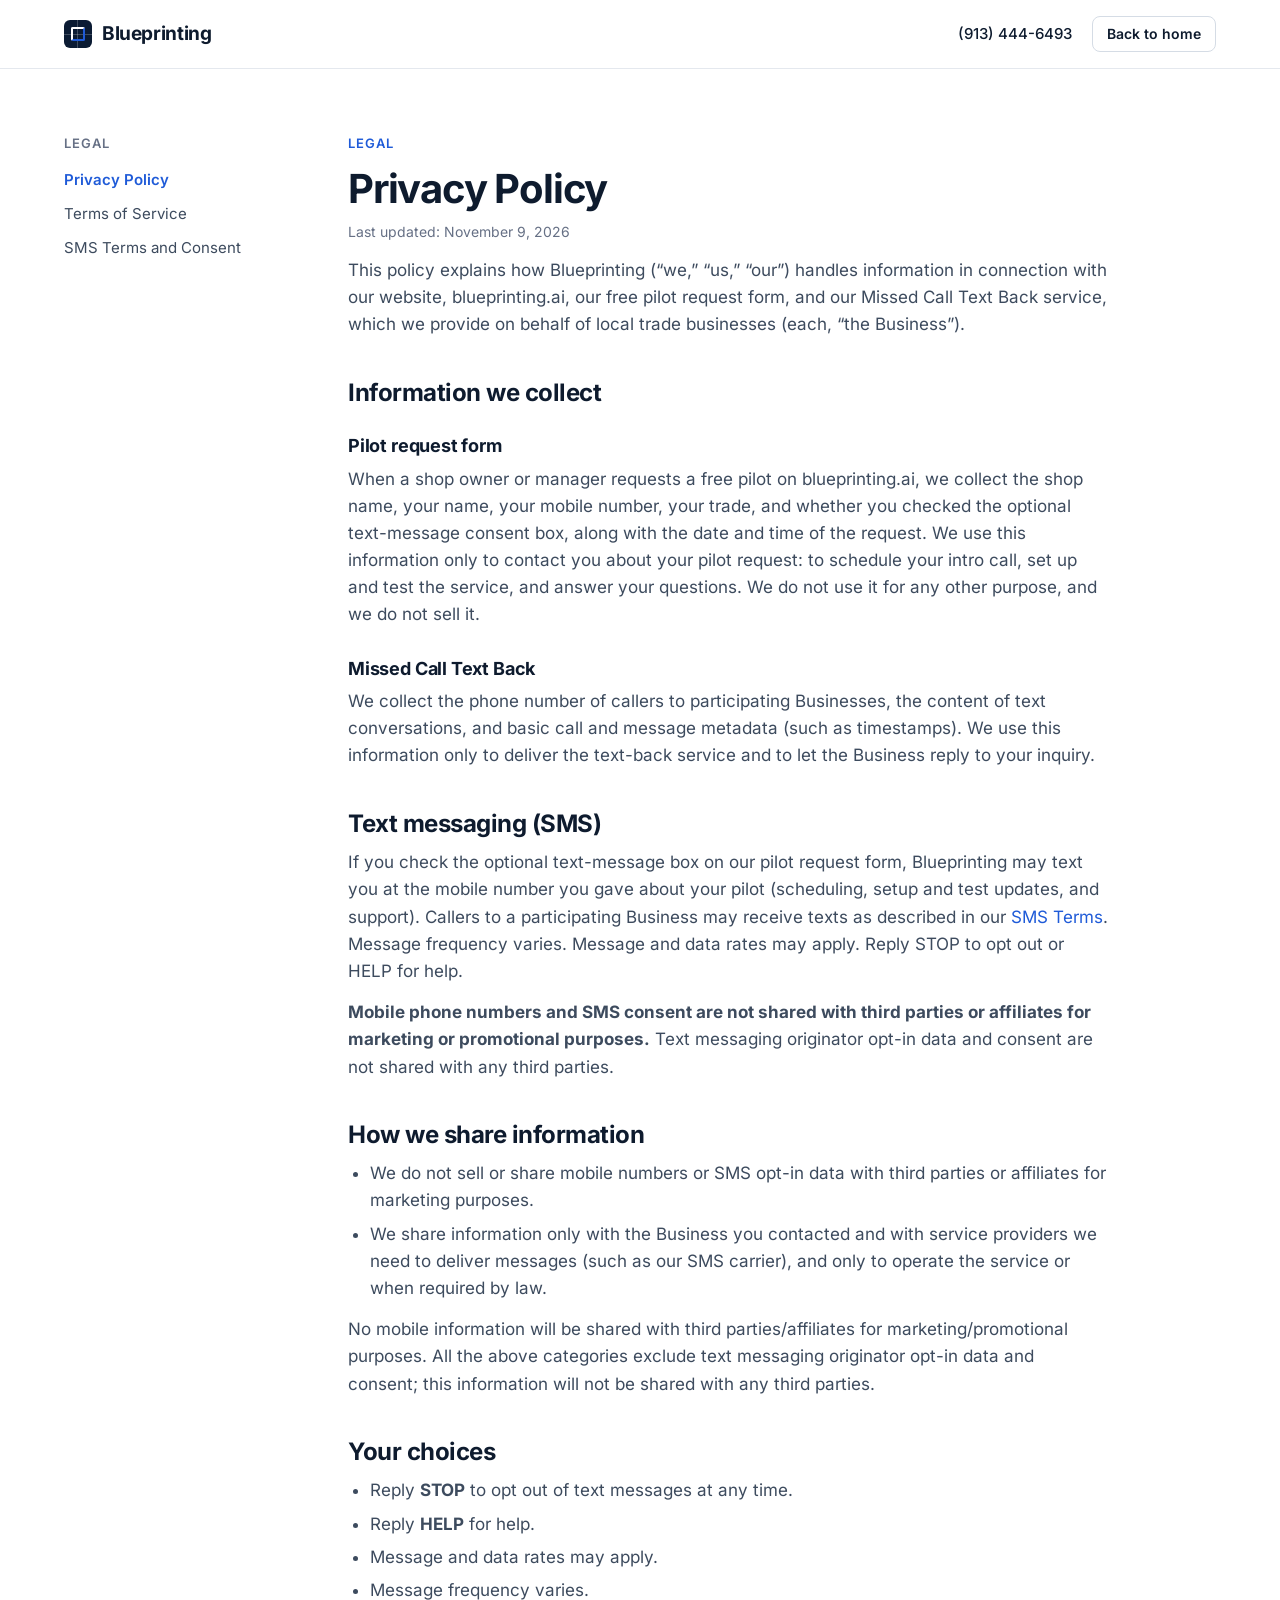
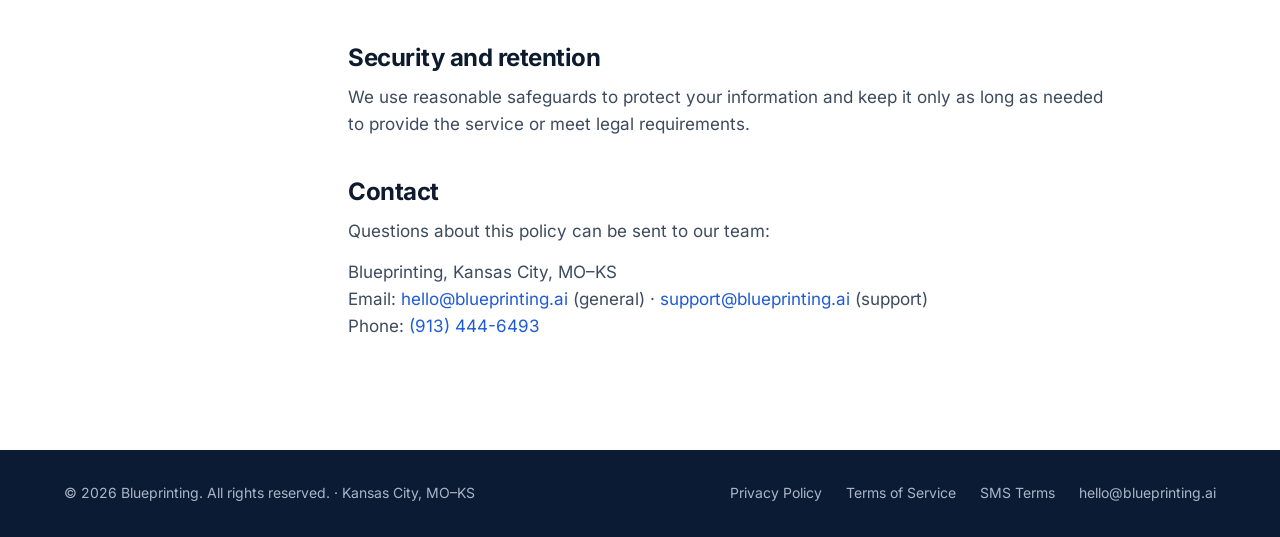
==== commit c63f2736: "Use (913) 444-6493 site-wide; SMS consent, privacy SMS/pilot-form data and pilot-text terms for A2P " ====
--- a/privacy.html
+++ b/privacy.html
@@ -19,7 +19,7 @@
       <span class="logo-word">Blueprinting</span>
     </a>
     <div class="nav-actions nav-actions-legal">
-      <a class="nav-phone" href="tel:+16283049759">(628) 304-9759</a>
+      <a class="nav-phone" href="tel:+19134446493">(913) 444-6493</a>
       <a class="btn btn-secondary btn-sm" href="./">Back to home</a>
     </div>
   </div>
@@ -35,10 +35,16 @@
     <article class="legal-doc">
       <p class="eyebrow">Legal</p>
       <h1>Privacy Policy</h1>
-      <p class="legal-updated">Last updated: November 8, 2026</p>
-      <p>This policy explains how Blueprinting (&ldquo;we,&rdquo; &ldquo;us,&rdquo; &ldquo;our&rdquo;) handles information in connection with our Missed Call Text Back service, which we provide on behalf of local trade businesses (each, &ldquo;the Business&rdquo;).</p>
+      <p class="legal-updated">Last updated: November 9, 2026</p>
+      <p>This policy explains how Blueprinting (&ldquo;we,&rdquo; &ldquo;us,&rdquo; &ldquo;our&rdquo;) handles information in connection with our website, blueprinting.ai, our free pilot request form, and our Missed Call Text Back service, which we provide on behalf of local trade businesses (each, &ldquo;the Business&rdquo;).</p>
       <h2>Information we collect</h2>
+      <h3 id="pilot-form">Pilot request form</h3>
+      <p>When a shop owner or manager requests a free pilot on blueprinting.ai, we collect the shop name, your name, your mobile number, your trade, and whether you checked the optional text-message consent box, along with the date and time of the request. We use this information only to contact you about your pilot request: to schedule your intro call, set up and test the service, and answer your questions. We do not use it for any other purpose, and we do not sell it.</p>
+      <h3>Missed Call Text Back</h3>
       <p>We collect the phone number of callers to participating Businesses, the content of text conversations, and basic call and message metadata (such as timestamps). We use this information only to deliver the text-back service and to let the Business reply to your inquiry.</p>
+      <h2 id="sms">Text messaging (SMS)</h2>
+      <p>If you check the optional text-message box on our pilot request form, Blueprinting may text you at the mobile number you gave about your pilot (scheduling, setup and test updates, and support). Callers to a participating Business may receive texts as described in our <a href="terms.html#sms">SMS Terms</a>. Message frequency varies. Message and data rates may apply. Reply STOP to opt out or HELP for help.</p>
+      <p><strong>Mobile phone numbers and SMS consent are not shared with third parties or affiliates for marketing or promotional purposes.</strong> Text messaging originator opt-in data and consent are not shared with any third parties.</p>
       <h2>How we share information</h2>
       <ul>
         <li>We do not sell or share mobile numbers or SMS opt-in data with third parties or affiliates for marketing purposes.</li>
@@ -56,7 +62,7 @@
       <p>We use reasonable safeguards to protect your information and keep it only as long as needed to provide the service or meet legal requirements.</p>
       <h2>Contact</h2>
       <p>Questions about this policy can be sent to our team:</p>
-      <p>Blueprinting, Kansas City, MO&ndash;KS<br>Email: <a href="mailto:hello@blueprinting.ai">hello@blueprinting.ai</a> (general) &middot; <a href="mailto:support@blueprinting.ai">support@blueprinting.ai</a> (support)<br>Phone: <a href="tel:+16283049759">(628) 304-9759</a></p>
+      <p>Blueprinting, Kansas City, MO&ndash;KS<br>Email: <a href="mailto:hello@blueprinting.ai">hello@blueprinting.ai</a> (general) &middot; <a href="mailto:support@blueprinting.ai">support@blueprinting.ai</a> (support)<br>Phone: <a href="tel:+19134446493">(913) 444-6493</a></p>
     </article>
   </div>
 </main>
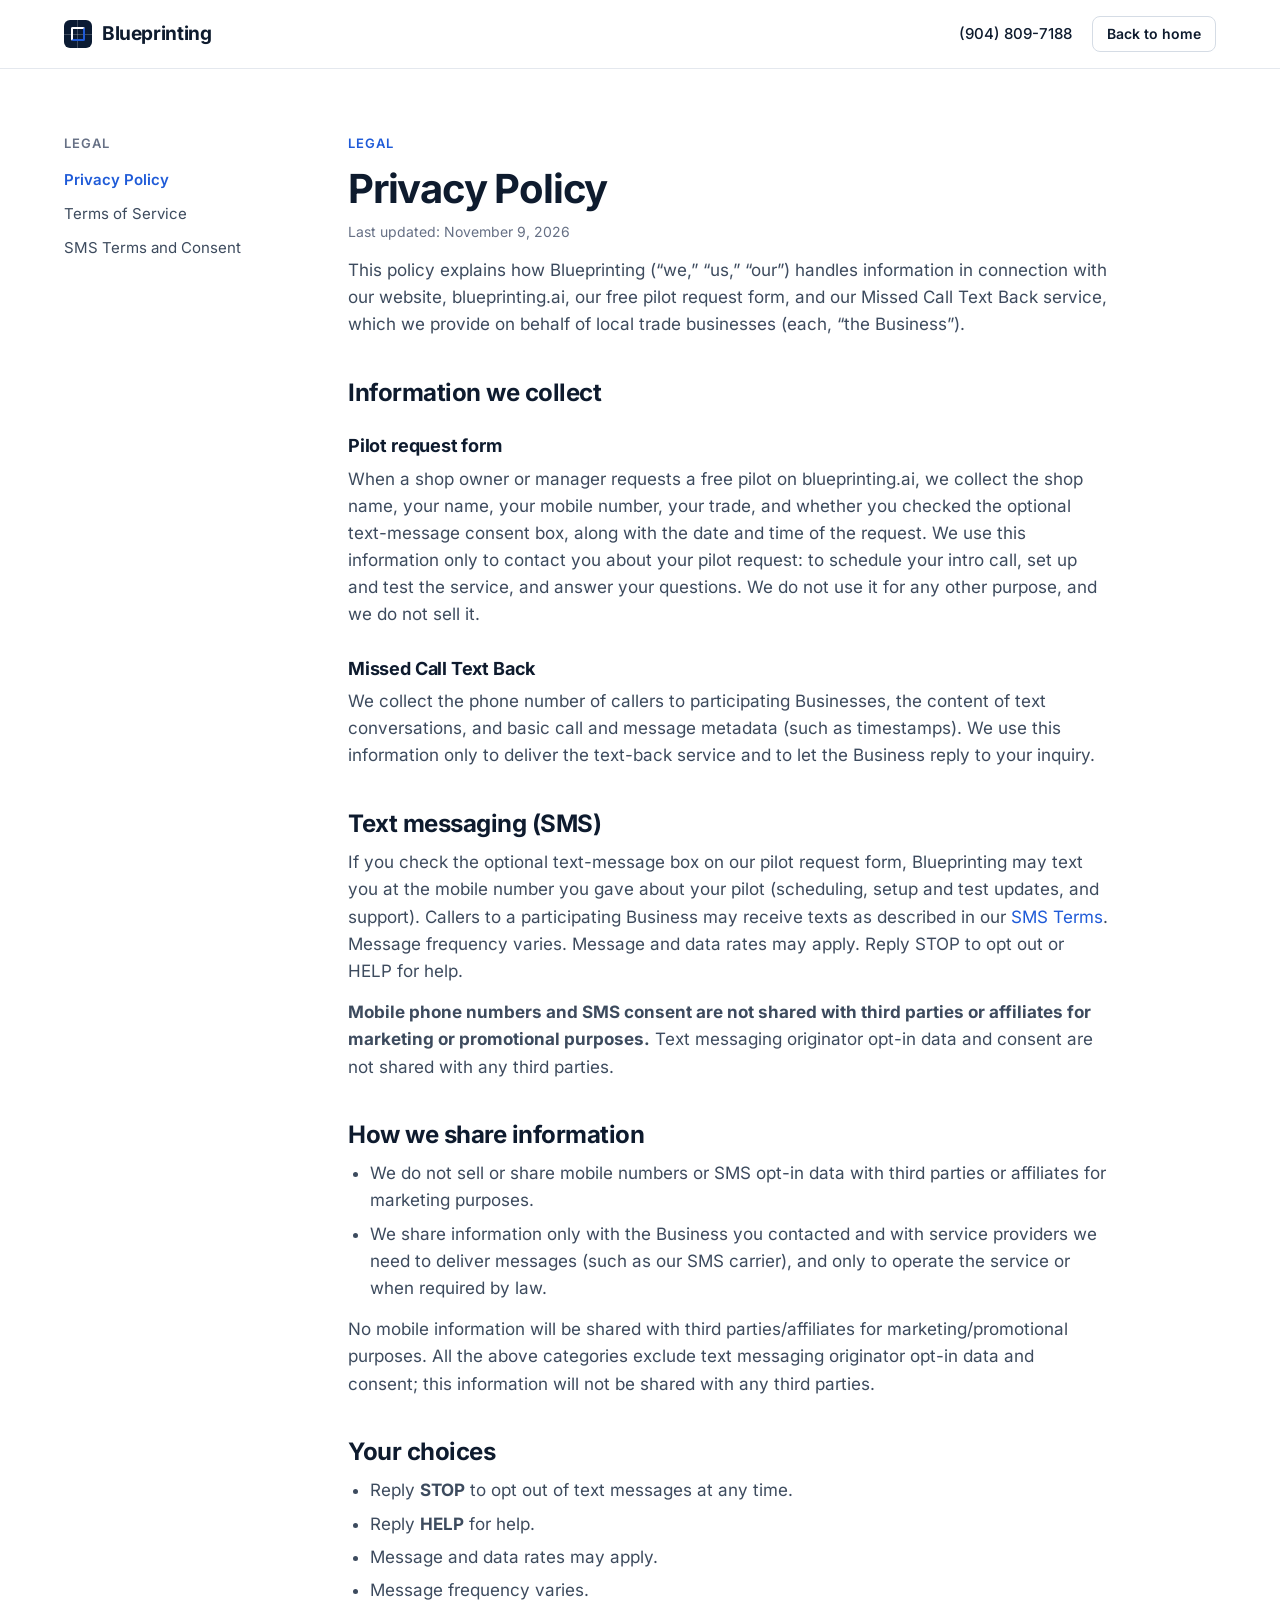
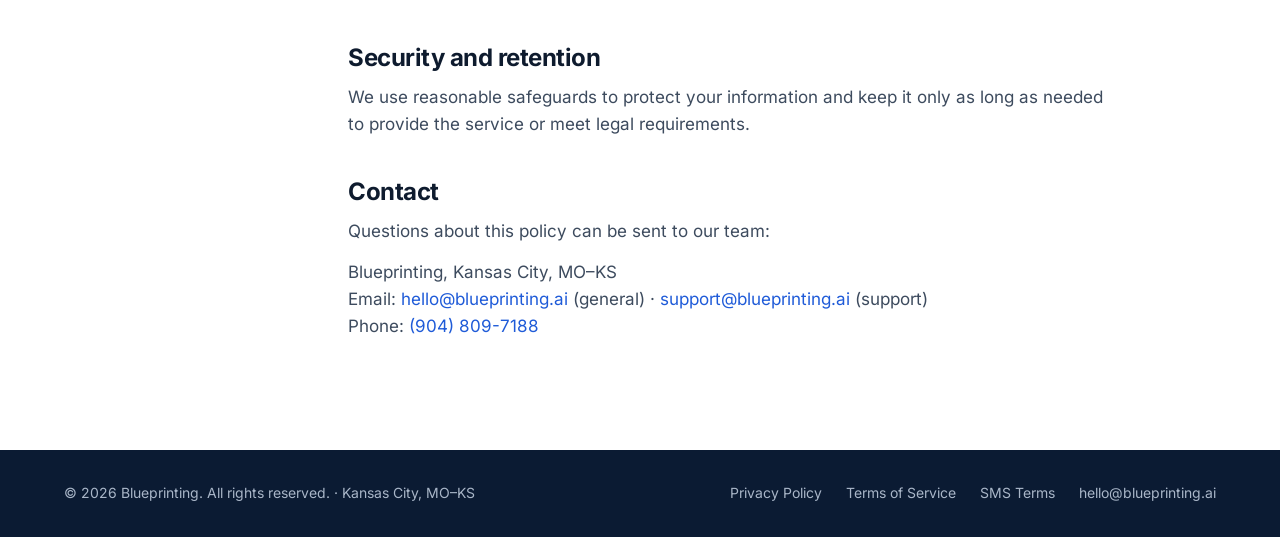
==== commit aafadbf4: "Replace the fake (913) number with (904) 809-7188 site-wide and lead clinic contact with Call our AI" ====
--- a/privacy.html
+++ b/privacy.html
@@ -19,7 +19,7 @@
       <span class="logo-word">Blueprinting</span>
     </a>
     <div class="nav-actions nav-actions-legal">
-      <a class="nav-phone" href="tel:+19134446493">(913) 444-6493</a>
+      <a class="nav-phone" href="tel:+19048097188" aria-label="Call our AI assistant at (904) 809-7188">(904) 809-7188</a>
       <a class="btn btn-secondary btn-sm" href="./">Back to home</a>
     </div>
   </div>
@@ -62,7 +62,7 @@
       <p>We use reasonable safeguards to protect your information and keep it only as long as needed to provide the service or meet legal requirements.</p>
       <h2>Contact</h2>
       <p>Questions about this policy can be sent to our team:</p>
-      <p>Blueprinting, Kansas City, MO&ndash;KS<br>Email: <a href="mailto:hello@blueprinting.ai">hello@blueprinting.ai</a> (general) &middot; <a href="mailto:support@blueprinting.ai">support@blueprinting.ai</a> (support)<br>Phone: <a href="tel:+19134446493">(913) 444-6493</a></p>
+      <p>Blueprinting, Kansas City, MO&ndash;KS<br>Email: <a href="mailto:hello@blueprinting.ai">hello@blueprinting.ai</a> (general) &middot; <a href="mailto:support@blueprinting.ai">support@blueprinting.ai</a> (support)<br>Phone: <a href="tel:+19048097188">(904) 809-7188</a></p>
     </article>
   </div>
 </main>
--- a/styles.css
+++ b/styles.css
@@ -12,8 +12,6 @@
   --accent:#1F5BD8;
   --accent-dark:#1849B0;
   --accent-soft:#EBF1FD;
-  --green:#14794A;
-  --green-soft:#E5F4EC;
   --radius:8px;
   --shadow-sm:0 1px 2px rgba(16,24,40,.06);
   --shadow-md:0 4px 12px rgba(16,24,40,.08), 0 1px 3px rgba(16,24,40,.06);
@@ -114,7 +112,7 @@
 .r-time{color:var(--muted)}
 .r-who{font-weight:500;font-variant-numeric:tabular-nums;white-space:nowrap}
 .pill{display:inline-block;font-size:11px;font-weight:600;padding:3px 8px;border-radius:4px;white-space:nowrap}
-.pill-green{background:var(--green-soft);color:var(--green)}
+.pill-muted{background:var(--bg-alt);color:var(--muted);border:1px solid var(--line)}
 .pill-blue{background:var(--accent-soft);color:var(--accent-dark)}
 .ui-sms{left:20px;bottom:24px;width:286px;overflow:hidden}
 .sms-head{padding:12px 16px;border-bottom:1px solid var(--line);background:#FAFBFC}
@@ -125,7 +123,22 @@
 .bubble{max-width:86%;padding:9px 12px;border-radius:14px;font-size:13px;line-height:1.45}
 .bubble.out{align-self:flex-end;background:var(--accent);color:#fff;border-bottom-right-radius:4px}
 .bubble.in{align-self:flex-start;background:#EEF1F5;color:var(--ink);border-bottom-left-radius:4px}
-.sms-meta{font-size:11.5px;color:var(--green);font-weight:600;margin-top:2px}
+.sms-meta{font-size:11.5px;color:var(--accent-dark);font-weight:600;margin-top:2px}
+
+/* Studio, clinic and example cards */
+.ui-plan{width:300px}
+.ui-plan .ui-rows li{grid-template-columns:48px 1fr auto}
+.ui-plan .r-who{white-space:normal;line-height:1.35}
+.plan-goal{font-size:12.5px;color:var(--ink);font-weight:600;margin:-2px 0 12px;line-height:1.4}
+.plan-goal span{display:block;font-size:11px;font-weight:600;color:var(--muted);text-transform:uppercase;letter-spacing:.06em;margin-bottom:2px}
+.mod-grid{display:grid;grid-template-columns:repeat(4,1fr);gap:20px}
+.mod-grid .trust-card{padding:26px 22px}
+.mod-num{font-size:13px;font-weight:700;color:var(--accent);letter-spacing:.06em;margin-bottom:14px;font-variant-numeric:tabular-nums}
+.mod-grid .trust-card h3{font-size:18px;line-height:1.3}
+.clinic-ctas{display:flex;flex-wrap:wrap;gap:12px;margin-top:28px}
+.onboard-copy .clinic-ctas .btn{margin-top:0}
+.clinic-note{margin-top:22px;font-size:14.5px;color:var(--muted);max-width:440px}
+.foot-line-note{display:block;margin-top:2px;font-size:12.5px;color:#7F8EA3}
 
 /* Strip */
 .strip{border-top:1px solid var(--line);border-bottom:1px solid var(--line);background:#fff}
@@ -361,6 +374,8 @@
   .ind-grid{grid-template-columns:1fr;gap:20px}
   .onboard{grid-template-columns:1fr;gap:40px}
   .trust-grid{grid-template-columns:1fr;gap:16px}
+  .mod-grid{grid-template-columns:1fr 1fr;gap:16px}
+  .ui-plan{width:100%}
   .pricing{grid-template-columns:1fr}
   .faq-wrap{grid-template-columns:1fr;gap:28px}
   .pilot{grid-template-columns:1fr;gap:32px}
@@ -369,7 +384,7 @@
   .foot-grid{grid-template-columns:1fr 1fr;gap:32px 24px}
   .foot-brand{grid-column:1/-1;grid-row:auto}
   .footer{padding-bottom:96px}
-  .mbar{display:grid;grid-template-columns:2fr 1fr;gap:10px;position:fixed;left:0;right:0;bottom:0;z-index:90;background:#fff;border-top:1px solid var(--line);padding:10px 16px calc(10px + env(safe-area-inset-bottom));box-shadow:0 -4px 16px rgba(16,24,40,.06)}
+  .mbar{display:grid;grid-template-columns:1fr 1fr;gap:10px;position:fixed;left:0;right:0;bottom:0;z-index:90;background:#fff;border-top:1px solid var(--line);padding:10px 16px calc(10px + env(safe-area-inset-bottom));box-shadow:0 -4px 16px rgba(16,24,40,.06)}
 }
 @media (max-width:560px){
   .container{padding:0 20px}
@@ -396,6 +411,7 @@
   .ind-card img{aspect-ratio:16/9}
   .ind-body{padding:18px 20px 22px}
   .trust-card{padding:22px 20px}
+  .mod-grid{grid-template-columns:1fr}
   .pilot-card{padding:24px 20px}
 }
 @media (prefers-reduced-motion:reduce){
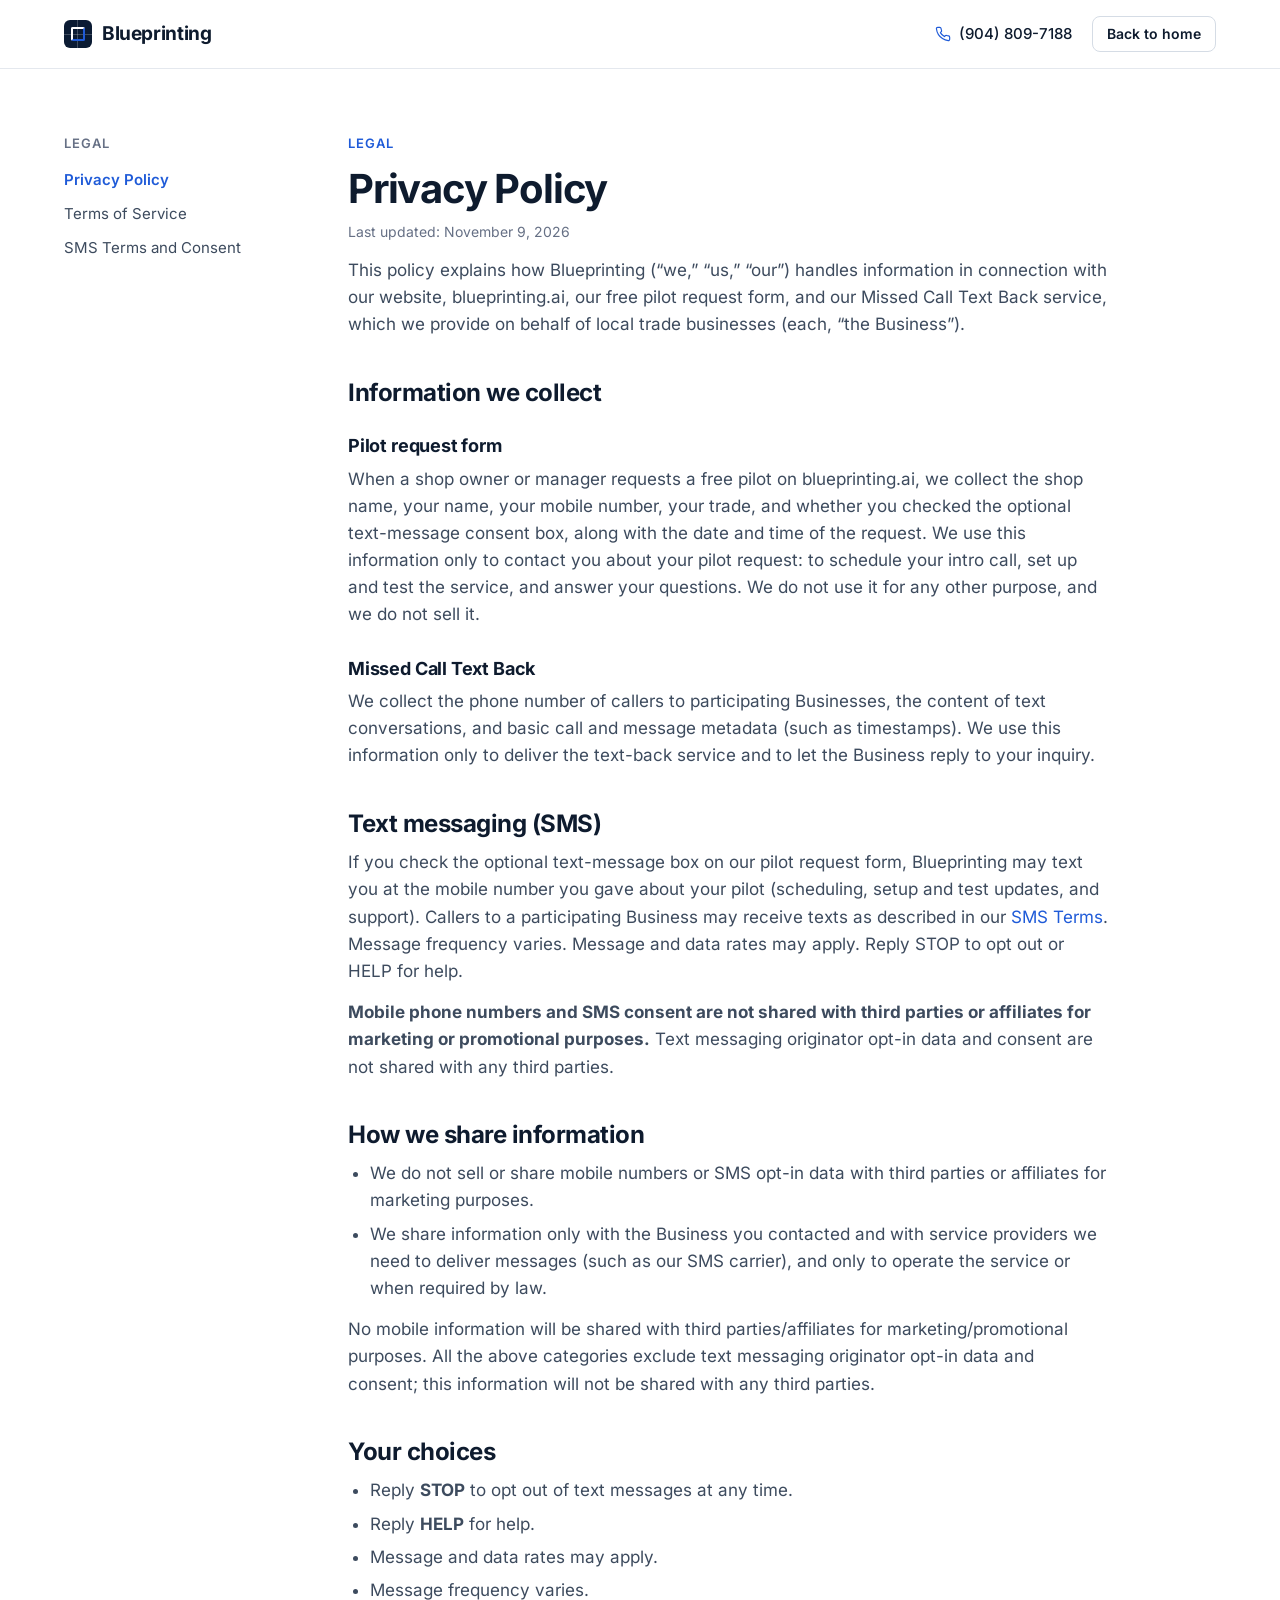
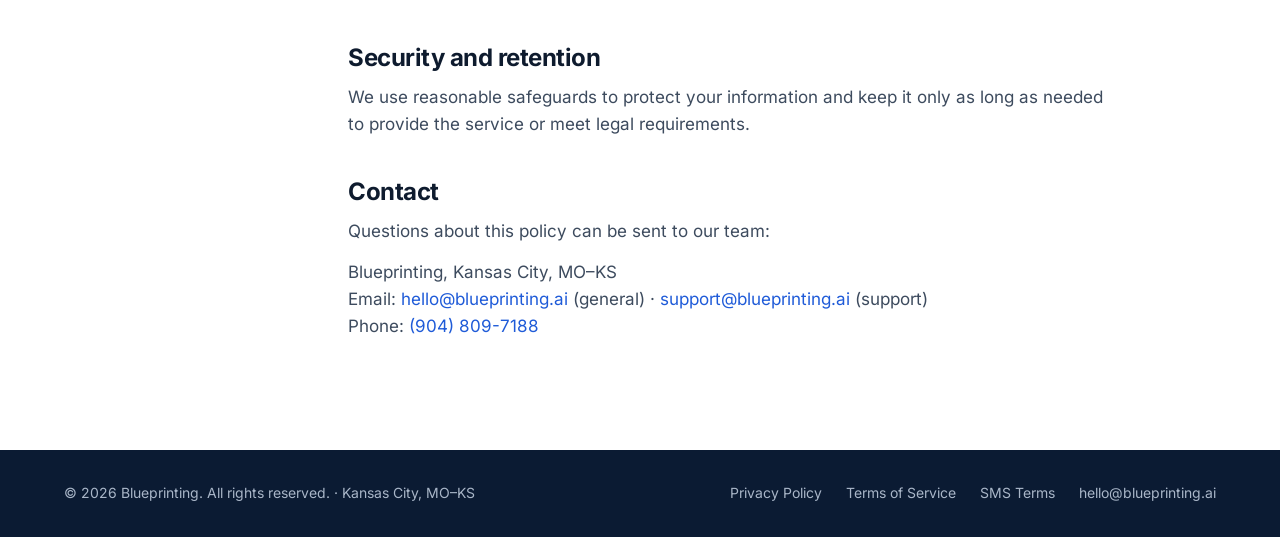
==== commit 6c56ad61: "Replace clinic wording with session and workshop language, fix the pilot form timeout, and tighten t" ====
--- a/privacy.html
+++ b/privacy.html
@@ -3,6 +3,7 @@
 <head>
 <meta charset="utf-8">
 <meta name="viewport" content="width=device-width, initial-scale=1">
+<meta name="format-detection" content="telephone=no">
 <title>Privacy Policy | Blueprinting</title>
 <meta name="description" content="How Blueprinting handles caller information for its Missed Call Text Back service.">
 <link rel="canonical" href="https://blueprinting.ai/privacy.html">
@@ -19,7 +20,7 @@
       <span class="logo-word">Blueprinting</span>
     </a>
     <div class="nav-actions nav-actions-legal">
-      <a class="nav-phone" href="tel:+19048097188" aria-label="Call our AI assistant at (904) 809-7188">(904) 809-7188</a>
+      <a class="nav-phone" href="tel:+19048097188" aria-label="Call our AI assistant at (904) 809-7188" x-apple-data-detectors="false"><svg class="icon-phone" width="16" height="16" viewBox="0 0 24 24" fill="none" stroke="currentColor" stroke-width="1.75" stroke-linecap="round" stroke-linejoin="round" aria-hidden="true"><path d="M22 16.92v3a2 2 0 0 1-2.18 2 19.79 19.79 0 0 1-8.63-3.07 19.5 19.5 0 0 1-6-6 19.79 19.79 0 0 1-3.07-8.67A2 2 0 0 1 4.11 2h3a2 2 0 0 1 2 1.72c.13.96.36 1.9.7 2.81a2 2 0 0 1-.45 2.11L8.09 9.91a16 16 0 0 0 6 6l1.27-1.27a2 2 0 0 1 2.11-.45c.91.34 1.85.57 2.81.7A2 2 0 0 1 22 16.92z"/></svg>(904) 809-7188</a>
       <a class="btn btn-secondary btn-sm" href="./">Back to home</a>
     </div>
   </div>
--- a/styles.css
+++ b/styles.css
@@ -72,7 +72,8 @@
 .nav-links>a:hover{color:var(--accent);text-decoration:none}
 .nav-mobile-cta{display:none}
 .nav-actions{margin-left:auto;display:flex;align-items:center;gap:20px}
-.nav-phone{color:var(--ink);font-size:15px;font-weight:500}
+.nav-phone{display:inline-flex;align-items:center;gap:8px;color:var(--ink);font-size:15px;font-weight:500}
+.icon-phone{flex:0 0 auto;color:var(--accent)}
 .burger{display:none;margin-left:auto;width:42px;height:42px;border:1px solid var(--line-2);border-radius:var(--radius);background:#fff;padding:0;cursor:pointer;flex-direction:column;align-items:center;justify-content:center;gap:4px}
 .burger span{display:block;width:18px;height:2px;background:var(--ink);border-radius:1px}
 
@@ -125,7 +126,7 @@
 .bubble.in{align-self:flex-start;background:#EEF1F5;color:var(--ink);border-bottom-left-radius:4px}
 .sms-meta{font-size:11.5px;color:var(--accent-dark);font-weight:600;margin-top:2px}
 
-/* Studio, clinic and example cards */
+/* Studio, session and example cards */
 .ui-plan{width:300px}
 .ui-plan .ui-rows li{grid-template-columns:48px 1fr auto}
 .ui-plan .r-who{white-space:normal;line-height:1.35}
@@ -135,9 +136,9 @@
 .mod-grid .trust-card{padding:26px 22px}
 .mod-num{font-size:13px;font-weight:700;color:var(--accent);letter-spacing:.06em;margin-bottom:14px;font-variant-numeric:tabular-nums}
 .mod-grid .trust-card h3{font-size:18px;line-height:1.3}
-.clinic-ctas{display:flex;flex-wrap:wrap;gap:12px;margin-top:28px}
-.onboard-copy .clinic-ctas .btn{margin-top:0}
-.clinic-note{margin-top:22px;font-size:14.5px;color:var(--muted);max-width:440px}
+.session-ctas{display:flex;flex-wrap:wrap;gap:12px;margin-top:28px}
+.onboard-copy .session-ctas .btn{margin-top:0}
+.session-note{margin-top:22px;font-size:14.5px;color:var(--muted);max-width:440px}
 .foot-line-note{display:block;margin-top:2px;font-size:12.5px;color:#7F8EA3}
 
 /* Strip */
@@ -384,7 +385,8 @@
   .foot-grid{grid-template-columns:1fr 1fr;gap:32px 24px}
   .foot-brand{grid-column:1/-1;grid-row:auto}
   .footer{padding-bottom:96px}
-  .mbar{display:grid;grid-template-columns:1fr 1fr;gap:10px;position:fixed;left:0;right:0;bottom:0;z-index:90;background:#fff;border-top:1px solid var(--line);padding:10px 16px calc(10px + env(safe-area-inset-bottom));box-shadow:0 -4px 16px rgba(16,24,40,.06)}
+  .mbar{display:grid;grid-template-columns:minmax(0,1fr) minmax(0,1fr);gap:10px;position:fixed;left:0;right:0;bottom:0;z-index:90;background:#fff;border-top:1px solid var(--line);padding:10px 16px calc(10px + env(safe-area-inset-bottom));box-shadow:0 -4px 16px rgba(16,24,40,.06)}
+  .mbar .btn{min-width:0;width:100%;white-space:normal;line-height:1.25;padding-left:12px;padding-right:12px}
 }
 @media (max-width:560px){
   .container{padding:0 20px}
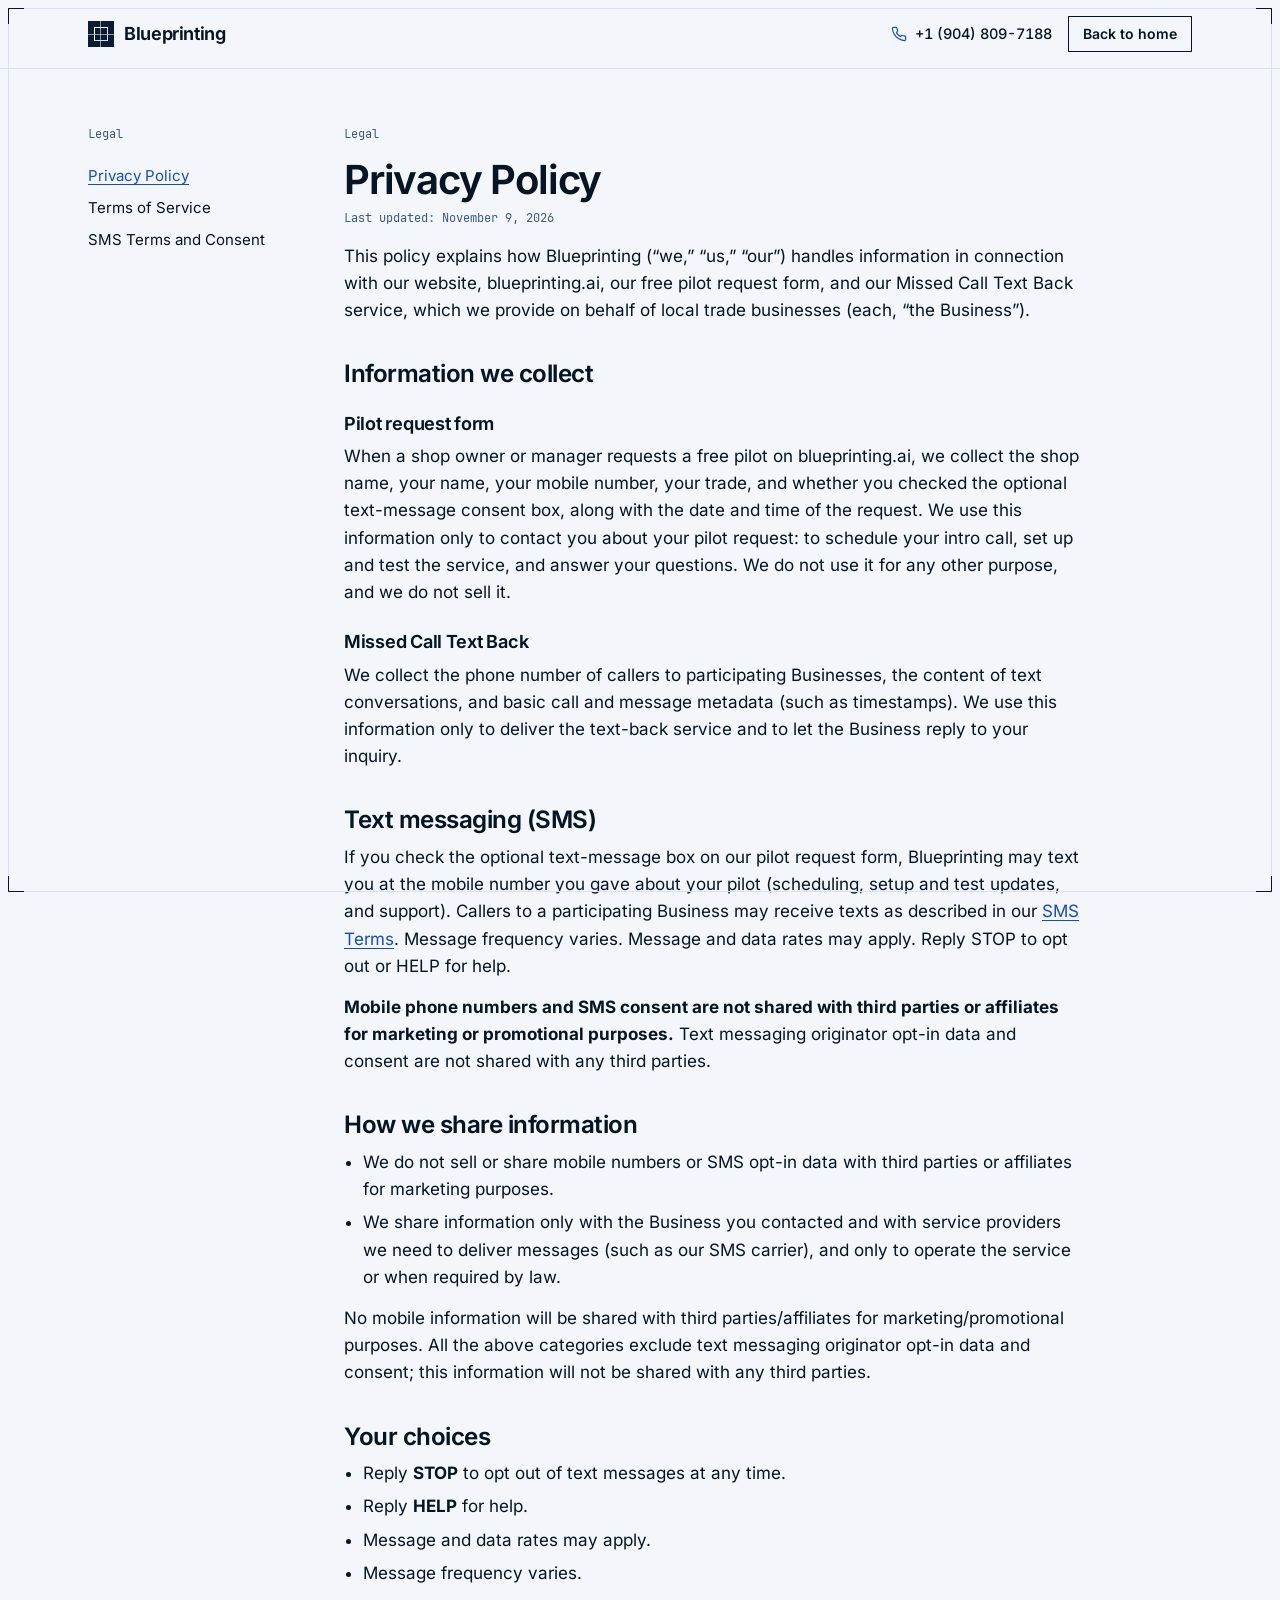
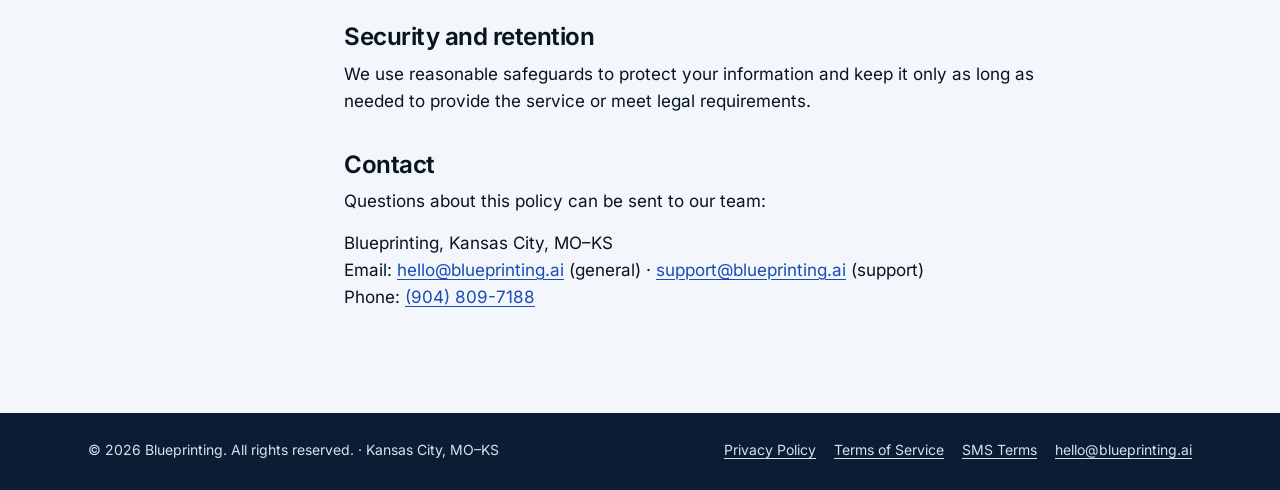
==== commit c2695bb1: "Apply a navy blueprint sheet across the site. One token set, square plates, and a code-drawn explode" ====
--- a/privacy.html
+++ b/privacy.html
@@ -7,7 +7,7 @@
 <title>Privacy Policy | Blueprinting</title>
 <meta name="description" content="How Blueprinting handles caller information for its Missed Call Text Back service.">
 <link rel="canonical" href="https://blueprinting.ai/privacy.html">
-<meta name="theme-color" content="#0B1B33">
+<meta name="theme-color" content="#0B1C33">
 <link rel="icon" href="favicon.svg" type="image/svg+xml">
 <link rel="preload" href="fonts/inter-latin.woff2" as="font" type="font/woff2" crossorigin>
 <link rel="stylesheet" href="styles.css">
@@ -20,7 +20,7 @@
       <span class="logo-word">Blueprinting</span>
     </a>
     <div class="nav-actions nav-actions-legal">
-      <a class="nav-phone" href="tel:+19048097188" aria-label="Call our AI assistant at (904) 809-7188" x-apple-data-detectors="false"><svg class="icon-phone" width="16" height="16" viewBox="0 0 24 24" fill="none" stroke="currentColor" stroke-width="1.75" stroke-linecap="round" stroke-linejoin="round" aria-hidden="true"><path d="M22 16.92v3a2 2 0 0 1-2.18 2 19.79 19.79 0 0 1-8.63-3.07 19.5 19.5 0 0 1-6-6 19.79 19.79 0 0 1-3.07-8.67A2 2 0 0 1 4.11 2h3a2 2 0 0 1 2 1.72c.13.96.36 1.9.7 2.81a2 2 0 0 1-.45 2.11L8.09 9.91a16 16 0 0 0 6 6l1.27-1.27a2 2 0 0 1 2.11-.45c.91.34 1.85.57 2.81.7A2 2 0 0 1 22 16.92z"/></svg>(904) 809-7188</a>
+      <a class="nav-phone" href="tel:+19048097188" aria-label="Call our AI assistant at +1 (904) 809-7188" x-apple-data-detectors="false"><svg class="icon-phone" width="16" height="16" viewBox="0 0 24 24" fill="none" stroke="currentColor" stroke-width="1.75" stroke-linecap="round" stroke-linejoin="round" aria-hidden="true"><path d="M22 16.92v3a2 2 0 0 1-2.18 2 19.79 19.79 0 0 1-8.63-3.07 19.5 19.5 0 0 1-6-6 19.79 19.79 0 0 1-3.07-8.67A2 2 0 0 1 4.11 2h3a2 2 0 0 1 2 1.72c.13.96.36 1.9.7 2.81a2 2 0 0 1-.45 2.11L8.09 9.91a16 16 0 0 0 6 6l1.27-1.27a2 2 0 0 1 2.11-.45c.91.34 1.85.57 2.81.7A2 2 0 0 1 22 16.92z"/></svg>+1 (904) 809-7188</a>
       <a class="btn btn-secondary btn-sm" href="./">Back to home</a>
     </div>
   </div>
--- a/styles.css
+++ b/styles.css
@@ -1,452 +1,549 @@
-/* Blueprinting — marketing site styles */
+/* Blueprinting sheet
+   Tokens (navy and blue only):
+   Ink    #071422  text, strong rules
+   Navy   #0B1C33  dark plates, footer, theme-color
+   Blue   #1B4BB5  actions, links, leaders
+   Steel  #3E5A80  secondary text
+   Wash   #D5E2F4  grid, hairlines, type on navy
+   Paper  #F3F6FB  ground
+   Type: Inter for reading. JetBrains Mono for sheet marks,
+   stations, and dimension notes.
+   One bold plate: the exploded assembly. Everything else is quiet.
+   No all-caps eyebrows, no button arrows, no fade-up.
+   Hue stays inside the six tokens above. */
 @font-face{font-family:Inter;font-style:normal;font-weight:400 700;font-display:swap;src:url(fonts/inter-latin.woff2) format("woff2");unicode-range:U+0000-00FF,U+0131,U+0152-0153,U+02BB-02BC,U+02C6,U+02DA,U+02DC,U+0304,U+0308,U+0329,U+2000-206F,U+20AC,U+2122,U+2191,U+2193,U+2212,U+2215,U+FEFF,U+FFFD}
+@font-face{font-family:"JetBrains Mono";font-style:normal;font-weight:400;font-display:swap;src:url(fonts/jetbrains-mono-latin.woff2) format("woff2");unicode-range:U+0000-00FF,U+2013-2014,U+2018-2019,U+201C-201D,U+2022,U+2026,U+00D7,U+2212}
 :root{
-  --ink:#0E1B2E;
-  --navy:#0B1B33;
-  --text:#3D4B5E;
-  --muted:#667085;
-  --line:#E4E8EE;
-  --line-2:#D5DCE5;
-  --bg:#FFFFFF;
-  --bg-alt:#F5F7FA;
-  --accent:#1F5BD8;
-  --accent-dark:#1849B0;
-  --accent-soft:#EBF1FD;
-  --radius:8px;
-  --shadow-sm:0 1px 2px rgba(16,24,40,.06);
-  --shadow-md:0 4px 12px rgba(16,24,40,.08), 0 1px 3px rgba(16,24,40,.06);
-  --shadow-lg:0 18px 40px rgba(16,24,40,.14), 0 4px 10px rgba(16,24,40,.06);
+  --ink:#071422;
+  --navy:#0B1C33;
+  --blue:#1B4BB5;
+  --blue-press:#12367F;
+  --steel:#3E5A80;
+  --wash:#D5E2F4;
+  --paper:#F3F6FB;
+  --plate:#F3F6FB;
+  --line:var(--wash);
+  --mono:"JetBrains Mono",ui-monospace,"SFMono-Regular",Menlo,Consolas,monospace;
   --nav-h:68px;
+  --grid:
+    linear-gradient(to right, rgba(27,75,181,.14) 1px, transparent 1px),
+    linear-gradient(to bottom, rgba(27,75,181,.14) 1px, transparent 1px);
 }
 *,*::before,*::after{box-sizing:border-box}
 html{-webkit-text-size-adjust:100%}
 @media (prefers-reduced-motion:no-preference){html{scroll-behavior:smooth}}
-[id]{scroll-margin-top:5rem}
+[id]{scroll-margin-top:5.25rem}
 picture{display:contents}
 [hidden]{display:none!important}
-body{margin:0;font-family:Inter,system-ui,-apple-system,"Segoe UI",Roboto,Arial,sans-serif;font-size:17px;line-height:1.6;color:var(--text);background:var(--bg);-webkit-font-smoothing:antialiased;text-rendering:optimizeLegibility}
+body{
+  margin:0;
+  font-family:Inter,system-ui,-apple-system,"Segoe UI",Roboto,Arial,sans-serif;
+  font-size:17px;
+  line-height:1.6;
+  color:var(--ink);
+  background:var(--paper);
+  -webkit-font-smoothing:antialiased;
+  text-rendering:optimizeLegibility;
+}
+body::before,body::after{
+  content:"";
+  position:fixed;
+  pointer-events:none;
+  z-index:160;
+  inset:max(8px, env(safe-area-inset-top)) max(8px, env(safe-area-inset-right)) max(8px, env(safe-area-inset-bottom)) max(8px, env(safe-area-inset-left));
+}
+body::before{border:1px solid var(--wash)}
+body::after{
+  background:
+    linear-gradient(var(--ink),var(--ink)) 0 0 / 16px 1px no-repeat,
+    linear-gradient(var(--ink),var(--ink)) 0 0 / 1px 16px no-repeat,
+    linear-gradient(var(--ink),var(--ink)) 100% 0 / 16px 1px no-repeat,
+    linear-gradient(var(--ink),var(--ink)) 100% 0 / 1px 16px no-repeat,
+    linear-gradient(var(--ink),var(--ink)) 0 100% / 16px 1px no-repeat,
+    linear-gradient(var(--ink),var(--ink)) 0 100% / 1px 16px no-repeat,
+    linear-gradient(var(--ink),var(--ink)) 100% 100% / 16px 1px no-repeat,
+    linear-gradient(var(--ink),var(--ink)) 100% 100% / 1px 16px no-repeat;
+}
 img{max-width:100%;height:auto;display:block}
-a{color:var(--accent);text-decoration:none}
+a{color:var(--blue);text-decoration-thickness:1px;text-underline-offset:3px}
 a:hover{text-decoration:underline}
-h1,h2,h3,h4{color:var(--ink);margin:0;font-weight:700;letter-spacing:-.02em}
+h1,h2,h3,h4{color:var(--ink);margin:0;font-weight:640;letter-spacing:-.02em;text-wrap:balance}
 p{margin:0}
 ul,ol{margin:0;padding:0;list-style:none}
-.container{width:100%;max-width:1200px;margin:0 auto;padding:0 24px}
-.skip{position:absolute;left:-9999px;top:8px;background:#fff;padding:8px 12px;z-index:200;border-radius:6px}
-.skip:focus{left:8px}
-:focus-visible{outline:2px solid var(--accent);outline-offset:2px}
-
-/* Buttons */
-.btn{display:inline-flex;align-items:center;justify-content:center;gap:8px;font:600 15px/1 Inter,system-ui,sans-serif;padding:12px 18px;border-radius:var(--radius);border:1px solid transparent;cursor:pointer;transition:background-color .15s,border-color .15s,color .15s;white-space:nowrap;text-decoration:none}
+::selection{background:var(--wash);color:var(--ink)}
+.container{width:100%;max-width:1160px;margin:0 auto;padding:0 28px}
+.skip{position:absolute;left:-9999px;top:12px;background:var(--paper);color:var(--ink);padding:8px 12px;z-index:400;border:1px solid var(--ink)}
+.skip:focus{left:12px}
+:focus-visible{outline:2px solid var(--blue);outline-offset:3px}
+.footer :focus-visible,.cta-band :focus-visible,.explode-board :focus-visible,.stats :focus-visible{outline-color:var(--wash)}
+
+.btn{
+  display:inline-flex;align-items:center;justify-content:center;gap:8px;
+  font:600 15px/1 Inter,system-ui,sans-serif;
+  padding:12px 16px;border-radius:0;border:1px solid transparent;cursor:pointer;
+  text-decoration:none;white-space:nowrap;
+}
 .btn:hover{text-decoration:none}
 .btn-sm{padding:10px 14px;font-size:14px}
-.btn-lg{padding:15px 22px;font-size:16px}
+.btn-lg{padding:14px 18px;font-size:16px}
 .btn-block{width:100%}
-.btn-primary{background:var(--accent);color:#fff}
-.btn-primary:hover{background:var(--accent-dark)}
-.btn-secondary{background:#fff;color:var(--ink);border-color:var(--line-2)}
-.btn-secondary:hover{border-color:#B7C1CE;background:#FAFBFC}
-.btn-white{background:#fff;color:var(--navy)}
-.btn-white:hover{background:#EEF2F7}
-.btn-outline-light{background:transparent;color:#fff;border-color:rgba(255,255,255,.4)}
-.btn-outline-light:hover{border-color:#fff}
-
-/* Logo */
+.btn-primary{background:var(--blue);color:#fff;border-color:var(--blue)}
+.btn-primary:hover{background:var(--blue-press);border-color:var(--blue-press)}
+.btn-secondary{background:transparent;color:var(--ink);border-color:var(--ink)}
+.btn-secondary:hover{background:var(--wash)}
+.btn-white{background:#fff;color:var(--navy);border-color:#fff}
+.btn-white:hover{background:var(--wash);border-color:var(--wash)}
+.btn-outline-light{background:transparent;color:#fff;border-color:var(--wash)}
+.btn-outline-light:hover{background:rgba(213,226,244,.12)}
+
 .logo{display:inline-flex;align-items:center;gap:10px;color:var(--ink);text-decoration:none}
 .logo:hover{text-decoration:none}
-.logo-mark{width:28px;height:28px;border-radius:6px;background:var(--navy);position:relative;flex:none;overflow:hidden}
-.logo-mark::before{content:"";position:absolute;inset:0;background:
-  linear-gradient(90deg,transparent 0 13px,rgba(255,255,255,.22) 13px 14px,transparent 14px),
-  linear-gradient(0deg,transparent 0 13px,rgba(255,255,255,.22) 13px 14px,transparent 14px)}
-.logo-mark span{position:absolute;left:7px;top:7px;width:14px;height:14px;border:2px solid #fff;border-radius:2px;border-right-color:var(--accent);border-bottom-color:var(--accent)}
-.logo-word{font-weight:700;font-size:19px;letter-spacing:-.02em}
+.logo-mark{width:26px;height:26px;background:var(--navy);position:relative;flex:none}
+.logo-mark::before{
+  content:"";position:absolute;inset:0;
+  background:
+    linear-gradient(90deg, transparent 12px, rgba(255,255,255,.55) 12px 13px, transparent 13px),
+    linear-gradient(0deg, transparent 12px, rgba(255,255,255,.55) 12px 13px, transparent 13px);
+}
+.logo-mark span{position:absolute;left:6px;top:6px;width:14px;height:14px;border:1.5px solid #fff;border-right-color:var(--wash);border-bottom-color:var(--wash)}
+.logo-word{font-weight:650;font-size:18px;letter-spacing:-.02em}
 .logo-light{color:#fff}
-.logo-light .logo-mark{background:var(--accent)}
-.logo-light .logo-mark span{border-right-color:#fff;border-bottom-color:#fff}
-
-/* Nav */
-.nav{position:sticky;top:0;z-index:100;background:#fff;border-bottom:1px solid var(--line)}
-.nav-in{height:var(--nav-h);display:flex;align-items:center;gap:32px}
-.nav-links{display:flex;align-items:center;gap:28px;margin-left:16px}
-.nav-links>a{color:var(--ink);font-size:15px;font-weight:500}
-.nav-links>a:hover{color:var(--accent);text-decoration:none}
+.logo-light .logo-mark{background:var(--blue)}
+.logo-light .logo-mark span{border-color:#fff}
+
+.nav{position:sticky;top:0;z-index:100;background:rgba(243,246,251,.94);border-bottom:1px solid var(--wash);backdrop-filter:saturate(1.2) blur(8px)}
+.nav-in{height:var(--nav-h);display:flex;align-items:center;gap:28px}
+.nav-links{display:flex;align-items:center;gap:22px;margin-left:8px}
+.nav-links>a{color:var(--ink);font-size:15px;font-weight:500;text-decoration:none}
+.nav-links>a:hover{color:var(--blue);text-decoration:none}
 .nav-mobile-cta{display:none}
-.nav-actions{margin-left:auto;display:flex;align-items:center;gap:20px}
-.nav-phone{display:inline-flex;align-items:center;gap:8px;color:var(--ink);font-size:15px;font-weight:500}
-.icon-phone{flex:0 0 auto;color:var(--accent)}
-.burger{display:none;margin-left:auto;width:42px;height:42px;border:1px solid var(--line-2);border-radius:var(--radius);background:#fff;padding:0;cursor:pointer;flex-direction:column;align-items:center;justify-content:center;gap:4px}
-.burger span{display:block;width:18px;height:2px;background:var(--ink);border-radius:1px}
-
-/* Type helpers */
-.eyebrow{font-size:13px;font-weight:600;letter-spacing:.08em;text-transform:uppercase;color:var(--accent);margin-bottom:14px}
-.eyebrow-light{color:#8FB0F5}
-h1{font-size:56px;line-height:1.07;letter-spacing:-.03em}
-h2{font-size:40px;line-height:1.15}
-h3{font-size:20px;line-height:1.3;letter-spacing:-.01em}
-.lead{font-size:19px;line-height:1.6;color:var(--text);margin-top:20px;max-width:560px}
-.section-sub{font-size:18px;color:var(--text);margin-top:14px;max-width:620px}
-
-/* Hero */
-.hero{padding:72px 0 80px;background:linear-gradient(180deg,#F7F9FC 0%,#fff 100%)}
-.hero-grid{display:grid;grid-template-columns:minmax(0,.95fr) minmax(0,1.15fr);gap:48px;align-items:center}
-.hero-copy{animation:fade .5s ease-out both}
-.hero-ctas{display:flex;flex-wrap:wrap;gap:12px;margin-top:32px}
-.hero-points{display:flex;flex-wrap:wrap;gap:8px 24px;margin-top:28px;font-size:15px;color:var(--muted)}
-.hero-points li{position:relative;padding-left:16px}
-.hero-points li::before{content:"";position:absolute;left:0;top:50%;width:7px;height:7px;margin-top:-3.5px;background:var(--accent);border-radius:1px}
-.hero-visual{position:relative;height:540px;border-radius:12px;overflow:hidden;background:#cfe0ee;box-shadow:var(--shadow-sm);animation:fade .6s .1s ease-out both}
-.hero-photo{position:absolute;inset:0;width:100%;height:100%;object-fit:cover;object-position:62% 30%}
-@keyframes fade{from{opacity:0;transform:translateY(6px)}to{opacity:1;transform:none}}
-
-/* UI mock cards */
-.ui-card{position:absolute;background:rgba(255,255,255,.97);border:1px solid rgba(15,30,50,.08);border-radius:10px;box-shadow:var(--shadow-lg);font-size:13px;color:var(--ink)}
-.ui-card-head{display:flex;align-items:center;justify-content:space-between;gap:12px;margin-bottom:12px}
+.nav-actions{margin-left:auto;display:flex;align-items:center;gap:16px}
+.nav-phone{display:inline-flex;align-items:center;gap:8px;color:var(--ink);font-size:14.5px;font-weight:500;text-decoration:none;font-variant-numeric:tabular-nums}
+.nav-phone:hover{color:var(--blue)}
+.icon-phone{flex:0 0 auto;color:var(--blue)}
+.burger{display:none;margin-left:auto;width:42px;height:42px;border:1px solid var(--ink);border-radius:0;background:var(--paper);padding:0;cursor:pointer;flex-direction:column;align-items:center;justify-content:center;gap:4px}
+.burger span{display:block;width:18px;height:1.5px;background:var(--ink)}
+
+.eyebrow,.feature-kicker,.explode-kicker,.legal-side-h{
+  font-family:var(--mono);font-size:12px;font-weight:400;letter-spacing:0;text-transform:none;
+  color:var(--steel);margin:0 0 12px;
+}
+.eyebrow-light{color:var(--wash)}
+h1{font-size:52px;line-height:1.08;letter-spacing:-.03em}
+h2{font-size:36px;line-height:1.15}
+h3{font-size:20px;line-height:1.3;letter-spacing:-.015em}
+.lead,.section-sub,.part-note,.feature-copy>p,.process-list p{text-wrap:pretty}
+.lead{font-size:18.5px;line-height:1.6;color:var(--ink);margin-top:18px;max-width:38rem}
+.section-sub{font-size:17.5px;color:var(--steel);margin-top:12px;max-width:40rem}
+
+.hero{padding:64px 0 72px}
+.hero-grid{display:grid;grid-template-columns:minmax(0,1.05fr) minmax(0,.95fr);gap:48px;align-items:center}
+.hero-ctas{display:flex;flex-wrap:wrap;gap:10px;margin-top:28px;align-items:center}
+.hero-link{font-size:15px;font-weight:600;color:var(--blue);padding:8px 4px;text-decoration:underline;text-underline-offset:3px}
+.hero-link:hover{color:var(--blue-press)}
+.hero-points{display:flex;flex-wrap:wrap;gap:8px 22px;margin-top:26px;font-size:14.5px;color:var(--steel)}
+.hero-points li{position:relative;padding-left:14px}
+.hero-points li::before{content:"";position:absolute;left:0;top:50%;width:6px;height:6px;margin-top:-3px;border:1px solid var(--blue)}
+.hero-visual{
+  position:relative;
+  display:grid;gap:12px;padding:14px;
+  border:1px solid var(--wash);
+  background-color:var(--paper);
+  background-image:var(--grid);
+  background-size:22px 22px;
+}
+.hero-visual::after{
+  content:"";position:absolute;inset:6px;pointer-events:none;
+  background:
+    linear-gradient(var(--blue),var(--blue)) 0 0 / 12px 1px no-repeat,
+    linear-gradient(var(--blue),var(--blue)) 0 0 / 1px 12px no-repeat,
+    linear-gradient(var(--blue),var(--blue)) 100% 0 / 12px 1px no-repeat,
+    linear-gradient(var(--blue),var(--blue)) 100% 0 / 1px 12px no-repeat,
+    linear-gradient(var(--blue),var(--blue)) 0 100% / 12px 1px no-repeat,
+    linear-gradient(var(--blue),var(--blue)) 0 100% / 1px 12px no-repeat,
+    linear-gradient(var(--blue),var(--blue)) 100% 100% / 12px 1px no-repeat,
+    linear-gradient(var(--blue),var(--blue)) 100% 100% / 1px 12px no-repeat;
+}
+
+.ui-card{position:relative;background:rgba(243,246,251,.92);border:1px solid var(--ink);border-radius:0;font-size:13px;color:var(--ink);padding:14px 14px 8px}
+.ui-card-head{display:flex;align-items:center;justify-content:space-between;gap:12px;margin-bottom:10px}
 .ui-title{font-weight:600;font-size:14px}
-.ui-tag{font-size:11px;font-weight:600;color:var(--muted);background:var(--bg-alt);border:1px solid var(--line);padding:2px 8px;border-radius:4px;letter-spacing:.02em}
-.ui-time{font-size:12px;color:var(--muted)}
-.ui-log{top:24px;right:20px;width:268px;padding:16px}
-.ui-kpis{display:grid;grid-template-columns:repeat(3,1fr);gap:8px;margin-bottom:12px}
-.ui-kpis div{background:var(--bg-alt);border-radius:6px;padding:8px 10px}
-.k-num{display:block;font-size:20px;font-weight:700;line-height:1.2}
-.k-lbl{display:block;font-size:11px;color:var(--muted)}
-.ui-rows li{display:grid;grid-template-columns:58px 1fr auto;align-items:center;gap:8px;padding:8px 0;border-top:1px solid var(--line);font-size:12.5px}
-.r-time{color:var(--muted)}
-.r-who{font-weight:500;font-variant-numeric:tabular-nums;white-space:nowrap}
-.pill{display:inline-block;font-size:11px;font-weight:600;padding:3px 8px;border-radius:4px;white-space:nowrap}
-.pill-muted{background:var(--bg-alt);color:var(--muted);border:1px solid var(--line)}
-.pill-blue{background:var(--accent-soft);color:var(--accent-dark)}
-.ui-sms{left:20px;bottom:24px;width:286px;overflow:hidden}
-.sms-head{padding:12px 16px;border-bottom:1px solid var(--line);background:#FAFBFC}
+.ui-tag{font-family:var(--mono);font-size:11px;font-weight:400;color:var(--blue);border:1px solid var(--blue);padding:2px 6px}
+.ui-rows li{display:grid;grid-template-columns:52px 1fr auto;align-items:center;gap:8px;padding:8px 0;border-top:1px solid var(--wash);font-size:12.5px}
+.r-time{color:var(--steel);font-family:var(--mono);font-size:11px}
+.r-who{font-weight:500}
+.pill{display:inline-block;font-family:var(--mono);font-size:11px;font-weight:400;padding:2px 6px;border:1px solid var(--wash);color:var(--steel);white-space:nowrap}
+.pill-blue{border-color:var(--blue);color:var(--blue)}
+.pill-muted{border-color:var(--wash);color:var(--steel)}
+.ui-plan .ui-rows li{grid-template-columns:46px 1fr auto}
+.ui-plan .r-who{line-height:1.35}
+.plan-goal{font-size:13px;color:var(--ink);font-weight:600;margin:0 0 10px;line-height:1.4}
+.plan-goal span{display:block;font-family:var(--mono);font-size:11px;font-weight:400;color:var(--steel);margin-bottom:2px}
+.sms-head{padding:0 0 10px;border-bottom:1px solid var(--wash)}
 .sms-from{display:block;font-weight:600;font-size:14px}
-.sms-sub{display:block;font-size:11.5px;color:var(--muted)}
-.sms-body{padding:14px 16px 16px;display:flex;flex-direction:column;gap:8px}
-.sms-sys{font-size:11.5px;color:var(--muted);text-align:center}
-.bubble{max-width:86%;padding:9px 12px;border-radius:14px;font-size:13px;line-height:1.45}
-.bubble.out{align-self:flex-end;background:var(--accent);color:#fff;border-bottom-right-radius:4px}
-.bubble.in{align-self:flex-start;background:#EEF1F5;color:var(--ink);border-bottom-left-radius:4px}
-.sms-meta{font-size:11.5px;color:var(--accent-dark);font-weight:600;margin-top:2px}
-
-/* Studio, session and example cards */
-.ui-plan{width:300px}
-.ui-plan .ui-rows li{grid-template-columns:48px 1fr auto}
-.ui-plan .r-who{white-space:normal;line-height:1.35}
-.plan-goal{font-size:12.5px;color:var(--ink);font-weight:600;margin:-2px 0 12px;line-height:1.4}
-.plan-goal span{display:block;font-size:11px;font-weight:600;color:var(--muted);text-transform:uppercase;letter-spacing:.06em;margin-bottom:2px}
-.mod-grid{display:grid;grid-template-columns:repeat(4,1fr);gap:20px}
-.mod-grid .trust-card{padding:26px 22px}
-.mod-num{font-size:13px;font-weight:700;color:var(--accent);letter-spacing:.06em;margin-bottom:14px;font-variant-numeric:tabular-nums}
-.mod-grid .trust-card h3{font-size:18px;line-height:1.3}
-.session-ctas{display:flex;flex-wrap:wrap;gap:12px;margin-top:28px}
-.onboard-copy .session-ctas .btn{margin-top:0}
-.session-note{margin-top:22px;font-size:14.5px;color:var(--muted);max-width:440px}
-.foot-line-note{display:block;margin-top:2px;font-size:12.5px;color:#7F8EA3}
-
-/* Strip */
-.strip{border-top:1px solid var(--line);border-bottom:1px solid var(--line);background:#fff}
-.strip-in{display:flex;align-items:center;gap:32px;padding-top:22px;padding-bottom:22px}
-.strip-label{font-size:14px;font-weight:600;color:var(--muted);flex:none;max-width:260px;line-height:1.4}
-.strip-list{display:flex;flex-wrap:wrap;align-items:center;gap:10px 0;font-size:15px;font-weight:600;color:var(--ink)}
-.strip-list li{padding:0 18px;border-left:1px solid var(--line-2);line-height:1.2}
+.sms-sub{display:block;font-family:var(--mono);font-size:11px;color:var(--steel);margin-top:2px}
+.sms-body{padding:12px 0 8px;display:flex;flex-direction:column;gap:8px}
+.sms-sys{font-family:var(--mono);font-size:11px;color:var(--steel);text-align:center}
+.bubble{max-width:92%;padding:8px 10px;border-radius:0;font-size:13px;line-height:1.45}
+.bubble.out{align-self:flex-end;background:var(--blue);color:#fff}
+.bubble.in{align-self:flex-start;background:var(--wash);color:var(--ink)}
+.sms-meta{font-size:12px;color:var(--blue);font-weight:600}
+
+.strip{border-top:1px solid var(--wash);border-bottom:1px solid var(--wash)}
+.strip-in{display:flex;align-items:center;gap:28px;padding-top:18px;padding-bottom:18px}
+.strip-label{font-family:var(--mono);font-size:12px;color:var(--steel);flex:none}
+.strip-list{display:flex;flex-wrap:wrap;align-items:center;gap:0;font-size:15px;font-weight:600;color:var(--ink)}
+.strip-list li{padding:0 16px;border-left:1px solid var(--wash);line-height:1.2}
 .strip-list li:first-child{border-left:0;padding-left:0}
 
-/* Stats */
-.stats{background:var(--navy);color:#C9D4E3;padding:72px 0}
-.stats-head{max-width:640px;margin-bottom:40px}
-.stats h2{color:#fff;font-size:34px}
-.stats-grid{display:grid;grid-template-columns:repeat(3,1fr);gap:24px}
-.stat{border-top:1px solid rgba(255,255,255,.18);padding-top:24px}
-.stat-num{display:block;font-size:48px;font-weight:700;color:#fff;letter-spacing:-.03em;line-height:1.1}
-.stat p{margin-top:10px;font-size:17px;color:#D6DEEA;max-width:300px}
-.stat-src{display:inline-block;margin-top:12px;font-size:13px;color:#8FB0F5}
-
-/* Sections */
-.section{padding:96px 0}
-.section-alt{background:var(--bg-alt)}
-.section-head{margin-bottom:56px}
-.section-head.center{text-align:center}
-.section-head.center .section-sub{margin-left:auto;margin-right:auto}
-.section-head.center h2{max-width:760px;margin:0 auto}
-.section-head.split{display:grid;grid-template-columns:1.1fr 1fr;gap:48px;align-items:end}
+.stats{padding:72px 0;border-top:1px solid var(--wash)}
+.stats-head{max-width:640px;margin-bottom:36px}
+.stats h2{font-size:34px}
+.stats-grid{display:grid;grid-template-columns:repeat(3,1fr);gap:28px}
+.stat{border-top:1px solid var(--ink);padding-top:16px}
+.stat-num{display:block;font-size:48px;font-weight:640;color:var(--ink);letter-spacing:-.03em;line-height:1;font-variant-numeric:tabular-nums}
+.stat p{margin-top:10px;font-size:16.5px;color:var(--ink);max-width:32ch}
+.stat-src{display:inline-block;margin-top:12px;font-family:var(--mono);font-size:12px;color:var(--blue)}
+
+.section{padding:88px 0}
+.section-alt{background:transparent}
+.section-head{margin-bottom:36px}
+.section-head.split{display:grid;grid-template-columns:minmax(0,1.05fr) minmax(0,.95fr);gap:40px;align-items:end}
 .section-head.split .section-sub{margin-top:0}
 
-/* Feature rows */
-.feature{display:grid;grid-template-columns:minmax(0,1fr) minmax(0,1.1fr);gap:64px;align-items:center}
-.feature+.feature{margin-top:96px}
-.feature.reverse{grid-template-columns:minmax(0,1.1fr) minmax(0,1fr)}
+.feature{display:grid;grid-template-columns:minmax(0,1fr) minmax(0,1.05fr);gap:56px;align-items:center}
+.feature+.feature{margin-top:80px}
+.feature.reverse{grid-template-columns:minmax(0,1.05fr) minmax(0,1fr)}
 .feature.reverse .feature-copy{order:2}
-.feature-kicker{font-size:14px;font-weight:600;color:var(--accent);margin-bottom:10px}
-.feature h3{font-size:30px;line-height:1.2;letter-spacing:-.02em;max-width:480px}
-.feature-copy>p{margin-top:16px;max-width:500px}
-.ticks{margin-top:22px;display:grid;gap:10px}
-.ticks li{position:relative;padding-left:24px;font-size:16px;color:var(--ink)}
-.ticks li::before{content:"";position:absolute;left:2px;top:7px;width:10px;height:6px;border-left:2px solid var(--accent);border-bottom:2px solid var(--accent);transform:rotate(-45deg)}
-.feature-visual{position:relative;border-radius:12px;min-height:400px}
-.panel-soft{background:linear-gradient(180deg,#EEF3FA 0%,#E6EDF7 100%);border:1px solid var(--line);display:flex;flex-direction:column;align-items:center;justify-content:center;padding:40px 32px}
-.visual-note{font-size:12px;color:var(--muted);margin-top:14px}
-.phone{width:320px;background:#fff;border-radius:12px;box-shadow:var(--shadow-lg);border:1px solid rgba(15,30,50,.08);overflow:hidden}
-.phone-top{padding:14px 18px;border-bottom:1px solid var(--line);background:#FAFBFC}
-.phone-name{display:block;font-weight:600;font-size:15px;color:var(--ink)}
-.phone-num{display:block;font-size:12px;color:var(--muted)}
-.phone-body{padding:16px 18px 20px;display:flex;flex-direction:column;gap:8px}
-.photo-visual{overflow:hidden;height:440px}
-.photo-visual img{width:100%;height:100%;object-fit:cover;object-position:60% 50%}
-.ui-notify{left:24px;bottom:24px;width:300px;padding:16px}
-.notify-from{font-weight:600;font-size:14px;font-variant-numeric:tabular-nums}
-.notify-msg{margin-top:4px;font-size:13px;color:var(--text);line-height:1.5}
-.notify-actions{display:flex;gap:8px;margin-top:12px}
-.mini-btn{font-size:12px;font-weight:600;padding:6px 12px;border-radius:6px;border:1px solid var(--line-2);color:var(--ink)}
-.mini-primary{background:var(--accent);border-color:var(--accent);color:#fff}
-.table-card{width:100%;max-width:520px;background:#fff;border-radius:10px;box-shadow:var(--shadow-lg);border:1px solid rgba(15,30,50,.08);padding:18px 20px 8px}
+.feature h3{font-size:28px;line-height:1.2;max-width:22ch}
+.feature-copy>p{margin-top:14px;max-width:46ch;color:var(--ink)}
+.ticks{margin-top:18px;display:grid;gap:8px}
+.ticks li{position:relative;padding-left:18px;font-size:16px;color:var(--ink)}
+.ticks li::before{content:"";position:absolute;left:0;top:.55em;width:8px;height:1px;background:var(--blue)}
+.feature-visual{position:relative;min-height:0}
+.panel-soft{
+  background-color:var(--paper);
+  background-image:var(--grid);
+  background-size:22px 22px;
+  border:1px solid var(--wash);
+  display:flex;flex-direction:column;align-items:center;justify-content:center;
+  padding:32px 24px;
+}
+.visual-note{font-family:var(--mono);font-size:12px;color:var(--steel);margin-top:12px}
+.phone{width:min(100%,340px);background:var(--paper);border:1px solid var(--ink)}
+.phone-top{padding:12px 14px;border-bottom:1px solid var(--wash)}
+.phone-name{display:block;font-weight:600;font-size:15px;color:var(--ink);font-variant-numeric:tabular-nums}
+.phone-num{display:block;font-family:var(--mono);font-size:11px;color:var(--steel);margin-top:2px}
+.phone-body{padding:14px;display:flex;flex-direction:column;gap:8px}
+.table-card{width:100%;max-width:540px;background:var(--paper);border:1px solid var(--ink);padding:14px 16px 6px}
 .lead-table{width:100%;border-collapse:collapse;font-size:13px;color:var(--ink)}
-.lead-table th{text-align:left;font-size:11.5px;font-weight:600;color:var(--muted);text-transform:uppercase;letter-spacing:.04em;padding:8px 8px 8px 0;border-bottom:1px solid var(--line)}
-.lead-table td{padding:11px 8px 11px 0;border-bottom:1px solid var(--line);vertical-align:middle;white-space:nowrap}
+.lead-table th{text-align:left;font-family:var(--mono);font-size:11px;font-weight:400;color:var(--steel);padding:8px 8px 8px 0;border-bottom:1px solid var(--ink)}
+.lead-table td{padding:10px 8px 10px 0;border-bottom:1px solid var(--wash);vertical-align:middle}
 .lead-table tr:last-child td{border-bottom:0}
-.lead-table td:nth-child(2){font-variant-numeric:tabular-nums}
-
-/* Steps */
-.steps{display:grid;grid-template-columns:repeat(4,1fr);gap:20px;counter-reset:s}
-.step{background:#fff;border:1px solid var(--line);border-radius:var(--radius);padding:28px 24px;box-shadow:var(--shadow-sm)}
-.step-num{display:inline-flex;align-items:center;justify-content:center;width:32px;height:32px;border-radius:6px;background:var(--accent-soft);color:var(--accent-dark);font-weight:700;font-size:15px;margin-bottom:18px}
+.lead-table td:nth-child(1),.lead-table td:nth-child(2){font-variant-numeric:tabular-nums;white-space:nowrap}
+
+.steps{display:grid;grid-template-columns:repeat(4,1fr);gap:22px}
+.step{background:transparent;border:0;border-top:1px solid var(--ink);border-radius:0;padding:16px 0 0;box-shadow:none}
+.step-num{display:block;font-family:var(--mono);font-size:12px;color:var(--blue);margin-bottom:10px}
 .step h3{font-size:18px}
-.step p{margin-top:8px;font-size:15.5px;line-height:1.6}
-
-/* Industries */
-.ind-grid{display:grid;grid-template-columns:repeat(3,1fr);gap:24px}
-.ind-card{border:1px solid var(--line);border-radius:var(--radius);overflow:hidden;background:#fff;box-shadow:var(--shadow-sm)}
-.ind-card img{width:100%;aspect-ratio:16/10;object-fit:cover}
-.ind-body{padding:22px 24px 26px}
-.ind-body p{margin-top:8px;font-size:15.5px}
-.area-line{margin-top:32px;font-size:15.5px;color:var(--text)}
-.area-line strong{color:var(--ink)}
-
-/* Onboarding */
-.onboard{display:grid;grid-template-columns:1fr 1.2fr;gap:72px;align-items:start}
-.onboard-copy .btn{margin-top:28px}
+.step p{margin-top:8px;font-size:15.5px;line-height:1.55;color:var(--ink)}
+
+.session-band{display:grid;grid-template-columns:minmax(0,1.2fr) minmax(0,.8fr);gap:64px;align-items:end}
+.session-band h2{max-width:18ch}
+.session-band .section-sub{max-width:42ch}
+.session-ctas{display:flex;flex-wrap:wrap;gap:10px}
+.session-side .session-ctas{margin-top:0}
+.session-note{margin-top:16px;font-size:14.5px;color:var(--steel);max-width:36ch}
+.process{display:grid;grid-template-columns:minmax(0,.78fr) minmax(0,1.22fr);gap:72px;align-items:start}
+.process-head{position:sticky;top:104px}
+.process-head h2{font-size:44px;line-height:1.05}
+.process-head .section-sub{max-width:28ch}
+.process-list{border-bottom:1px solid var(--wash)}
+.process-list li{counter-increment:p;display:grid;grid-template-columns:52px minmax(0,1fr);column-gap:8px;padding:26px 0;border-top:1px solid var(--wash)}
+.process-list{counter-reset:p}
+.process-list li::before{content:counter(p,decimal-leading-zero);grid-row:span 2;padding-top:6px;font-family:var(--mono);font-size:12px;color:var(--blue)}
+.process-list h3{font-size:22px;line-height:1.2}
+.process-list p{margin-top:6px;font-size:16.5px;line-height:1.55;max-width:52ch}
+
+.onboard{display:grid;grid-template-columns:minmax(0,.9fr) minmax(0,1.1fr);gap:64px;align-items:start}
+.onboard-copy .btn{margin-top:24px}
 .timeline{position:relative;display:grid;gap:0;counter-reset:t}
-.timeline li{position:relative;padding:0 0 28px 56px;counter-increment:t}
+.timeline li{position:relative;padding:0 0 26px 48px;counter-increment:t}
 .timeline li:last-child{padding-bottom:0}
-.timeline li::before{content:counter(t);position:absolute;left:0;top:0;width:36px;height:36px;border-radius:6px;background:#fff;border:1px solid var(--line-2);color:var(--ink);font-weight:700;font-size:15px;display:flex;align-items:center;justify-content:center}
-.timeline li::after{content:"";position:absolute;left:18px;top:40px;bottom:4px;width:1px;background:var(--line-2)}
+.timeline li::before{content:counter(t,decimal-leading-zero);position:absolute;left:0;top:0;font-family:var(--mono);font-size:12px;color:var(--blue)}
+.timeline li::after{content:"";position:absolute;left:7px;top:22px;bottom:4px;width:1px;background:var(--wash)}
 .timeline li:last-child::after{display:none}
-.timeline h3{font-size:18px;padding-top:6px}
+.timeline h3{font-size:18px}
 .timeline p{margin-top:6px;font-size:15.5px}
 
-/* Trust */
-.anchor-alias{display:block}
-.trust-grid{display:grid;grid-template-columns:repeat(3,1fr);gap:24px}
-.trust-card{border:1px solid var(--line);border-radius:var(--radius);padding:28px 26px;background:#fff}
+.anchor-alias{display:block;height:0}
+.trust-grid{display:grid;grid-template-columns:repeat(3,1fr);gap:0;border-top:1px solid var(--wash);border-bottom:1px solid var(--wash)}
+.trust-card{border:0;border-left:1px solid var(--wash);border-radius:0;padding:24px 22px;background:transparent}
+.trust-grid .trust-card:first-child,.mod-grid .trust-card:first-child{border-left:0}
 .trust-card h3{font-size:18px}
-.trust-card p{margin-top:10px;font-size:15.5px}
-.trust-links{margin-top:28px;font-size:15.5px}
-
-/* Pricing */
-.pricing{display:grid;grid-template-columns:1.1fr 1fr;gap:24px;max-width:1040px;margin:0 auto;align-items:stretch}
-.price-card{background:#fff;border:1px solid var(--line);border-radius:var(--radius);box-shadow:var(--shadow-md);overflow:hidden;display:flex;flex-direction:column}
-.price-top{padding:32px 32px 28px;border-bottom:1px solid var(--line)}
-.plan-name{font-weight:700;font-size:18px;color:var(--ink)}
-.plan-desc{font-size:15px;color:var(--muted);margin-top:4px}
-.price{display:flex;align-items:baseline;gap:8px;margin-top:22px}
-.amt{font-size:52px;font-weight:700;color:var(--ink);letter-spacing:-.03em;line-height:1}
-.per{font-size:16px;color:var(--muted)}
-.price-note{font-size:14.5px;color:var(--text);margin:10px 0 24px}
-.price-list{padding:24px 32px 32px;margin-top:0}
-.roi-card{background:#fff;border:1px solid var(--line);border-radius:var(--radius);padding:32px;box-shadow:var(--shadow-sm)}
+.trust-card p{margin-top:8px;font-size:15.5px;color:var(--ink)}
+.trust-links{margin-top:22px;font-size:15.5px}
+.mod-grid{display:grid;grid-template-columns:repeat(4,1fr);gap:0;border-top:1px solid var(--wash);border-bottom:1px solid var(--wash)}
+.mod-grid .trust-card{padding:26px 20px}
+.mod-grid .trust-card h3{font-size:17px}
+
+/* Exploded assembly — the one loud plate */
+.explode{margin:0 0 48px}
+.explode-cap{margin-bottom:14px}
+.explode-kicker{margin-bottom:4px}
+.explode-name{font-family:var(--mono);font-size:14px;color:var(--ink)}
+.explode-board{
+  position:relative;
+  color:var(--wash);
+  border:1px solid var(--navy);
+  padding:52px 22px 16px;
+  background-color:var(--navy);
+  background-image:
+    linear-gradient(rgba(213,226,244,.16) 1px, transparent 1px),
+    linear-gradient(90deg, rgba(213,226,244,.16) 1px, transparent 1px),
+    linear-gradient(180deg, rgba(11,28,51,.62), rgba(11,28,51,.84)),
+    url("fluted-glass.webp");
+  background-size:28px 28px, 28px 28px, cover, cover;
+  background-position:center;
+}
+.explode-board::after{
+  content:"";position:absolute;inset:7px;pointer-events:none;
+  background:
+    linear-gradient(#fff,#fff) 0 0 / 14px 1px no-repeat,
+    linear-gradient(#fff,#fff) 0 0 / 1px 14px no-repeat,
+    linear-gradient(#fff,#fff) 100% 0 / 14px 1px no-repeat,
+    linear-gradient(#fff,#fff) 100% 0 / 1px 14px no-repeat,
+    linear-gradient(#fff,#fff) 0 100% / 14px 1px no-repeat,
+    linear-gradient(#fff,#fff) 0 100% / 1px 14px no-repeat,
+    linear-gradient(#fff,#fff) 100% 100% / 14px 1px no-repeat,
+    linear-gradient(#fff,#fff) 100% 100% / 1px 14px no-repeat;
+}
+.stamp{
+  position:absolute;top:14px;right:14px;z-index:1;margin:0;
+  border:1px solid #fff;padding:3px 8px;
+  font-family:var(--mono);font-size:12px;color:#fff;
+  background:rgba(7,20,34,.55);
+}
+.explode-row{
+  position:relative;z-index:1;
+  display:grid;grid-template-columns:repeat(5,minmax(0,1fr));
+  gap:14px;align-items:stretch;min-height:390px;
+  border-bottom:1px solid var(--wash);
+}
+.explode-row li{display:flex;flex-direction:column;align-items:center;min-height:100%;min-width:0}
+.explode-row li:nth-child(1) .part{margin-top:56px}
+.explode-row li:nth-child(2) .part{margin-top:42px}
+.explode-row li:nth-child(3) .part{margin-top:28px}
+.explode-row li:nth-child(4) .part{margin-top:14px}
+.explode-row li:nth-child(5) .part{margin-top:0}
+.part{
+  width:100%;
+  background:rgba(7,20,34,.72);
+  border:1px solid rgba(213,226,244,.55);
+  padding:10px 10px 12px;
+  color:var(--wash);
+}
+.part svg{display:block;width:100%;height:auto}
+.ext{flex:1 1 auto;width:1px;min-height:16px;background:var(--wash);position:relative}
+.callout{display:flex;align-items:center;gap:8px;margin-top:8px;color:#fff;font-family:var(--mono);font-size:12.5px;line-height:1.3}
+.leader{display:block;width:16px;height:1px;background:#fff;flex:none}
+.station{color:var(--wash);margin-right:2px}
+.part-note{margin-top:4px;font-size:13.5px;line-height:1.4;color:var(--wash)}
+.ext-tag{
+  position:absolute;left:8px;top:8px;
+  font-family:var(--mono);font-size:11px;color:#fff;white-space:nowrap;
+}
+.dim-caption{
+  position:relative;z-index:1;
+  display:flex;align-items:center;gap:12px;
+  margin:10px 0 4px;
+  font-family:var(--mono);font-size:12px;color:#fff;
+}
+.dim-line{flex:1;height:1px;background:var(--wash)}
+
+.pricing{display:grid;grid-template-columns:1.05fr .95fr;gap:20px;align-items:stretch}
+.price-card,.roi-card,.pilot-card{background:var(--paper);border:1px solid var(--ink);border-radius:0;box-shadow:none}
+.price-card{display:flex;flex-direction:column}
+.price-top{padding:28px 28px 22px;border-bottom:1px solid var(--wash)}
+.plan-name{font-weight:650;font-size:18px}
+.plan-desc{font-size:15px;color:var(--steel);margin-top:4px}
+.price{display:flex;align-items:baseline;gap:8px;margin-top:18px}
+.amt{font-size:48px;font-weight:640;letter-spacing:-.03em;line-height:1;font-variant-numeric:tabular-nums}
+.per{font-size:15px;color:var(--steel)}
+.price-note{font-size:14.5px;margin:8px 0 20px}
+.price-list{padding:20px 28px 28px;margin-top:0}
+.roi-card{padding:28px}
 .roi-card h3{font-size:20px}
-.roi-sub{font-size:15px;color:var(--muted);margin-top:4px;margin-bottom:22px}
-.range{margin-bottom:18px}
-.range-top{display:flex;justify-content:space-between;align-items:baseline;font-size:14.5px;color:var(--ink);margin-bottom:8px}
-.range-top .rv{font-weight:600;font-variant-numeric:tabular-nums;white-space:nowrap}
+.roi-sub{font-size:15px;color:var(--steel);margin-top:4px;margin-bottom:18px}
+.range{margin-bottom:16px}
+.range-top{display:flex;justify-content:space-between;align-items:baseline;font-size:14.5px;margin-bottom:6px}
+.range-top .rv{font-family:var(--mono);font-size:13px;white-space:nowrap}
 .range-top label{padding-right:12px}
-input[type=range]{width:100%;accent-color:var(--accent);margin:0;height:20px}
-.roi-out{margin-top:22px;padding:18px 20px;background:var(--bg-alt);border-radius:var(--radius);display:grid;gap:2px}
-.roi-lbl{font-size:13px;color:var(--muted)}
-.roi-big{font-size:32px;font-weight:700;color:var(--ink);letter-spacing:-.02em;font-variant-numeric:tabular-nums}
-.roi-cmp{font-size:14px;color:var(--text)}
-.roi-formula{font-size:13px;color:var(--muted);font-variant-numeric:tabular-nums;margin:2px 0 6px;line-height:1.5}
-.roi-fine{font-size:12.5px;color:var(--muted);margin-top:12px}
-.pricing-contact{text-align:center;margin-top:32px;font-size:15.5px}
-
-/* FAQ */
-.faq-wrap{display:grid;grid-template-columns:1fr 1.6fr;gap:72px;align-items:start}
-.faq{border-top:1px solid var(--line)}
-.faq details{border-bottom:1px solid var(--line)}
-.faq summary{list-style:none;cursor:pointer;padding:20px 40px 20px 0;font-weight:600;font-size:17px;color:var(--ink);position:relative}
+input[type=range]{width:100%;accent-color:var(--blue);margin:0;height:22px}
+.roi-out{margin-top:18px;padding:14px 0 0;border-top:1px solid var(--ink);display:grid;gap:2px}
+.roi-lbl{font-family:var(--mono);font-size:12px;color:var(--steel)}
+.roi-big{font-size:32px;font-weight:640;letter-spacing:-.02em;font-variant-numeric:tabular-nums}
+.roi-cmp{font-size:14.5px}
+.roi-formula{font-family:var(--mono);font-size:12px;color:var(--steel);margin:4px 0 6px;line-height:1.5}
+.roi-fine{font-size:12.5px;color:var(--steel);margin-top:12px}
+.pricing-contact{margin-top:28px;font-size:15.5px}
+
+.faq-wrap{display:grid;grid-template-columns:minmax(0,.7fr) minmax(0,1.3fr);gap:64px;align-items:start}
+.faq{border-top:1px solid var(--wash)}
+.faq details{border-bottom:1px solid var(--wash)}
+.faq summary{list-style:none;cursor:pointer;padding:18px 36px 18px 0;font-weight:600;font-size:17px;color:var(--ink);position:relative}
 .faq summary::-webkit-details-marker{display:none}
-.faq summary::after{content:"";position:absolute;right:6px;top:50%;width:9px;height:9px;margin-top:-7px;border-right:2px solid var(--muted);border-bottom:2px solid var(--muted);transform:rotate(45deg);transition:transform .15s}
+.faq summary::after{content:"";position:absolute;right:4px;top:50%;width:8px;height:8px;margin-top:-6px;border-right:1px solid var(--ink);border-bottom:1px solid var(--ink);transform:rotate(45deg)}
 .faq details[open] summary::after{transform:rotate(-135deg);margin-top:-2px}
-.faq details p{padding:0 40px 22px 0;font-size:16px}
-
-/* CTA band */
-.cta-band{background:var(--accent);color:#fff;padding:64px 0}
-.cta-in{display:flex;align-items:center;justify-content:space-between;gap:40px}
+.faq details p{padding:0 36px 18px 0;font-size:16px;color:var(--ink)}
+
+.cta-band{background:var(--navy);color:var(--wash);padding:64px 0}
+.cta-in{display:flex;align-items:center;justify-content:space-between;gap:36px}
 .cta-band h2{color:#fff;font-size:34px}
-.cta-band p{margin-top:8px;color:#DCE6FB;font-size:18px}
-.cta-actions{display:flex;gap:12px;flex-wrap:wrap}
-
-/* Pilot form */
-.pilot{display:grid;grid-template-columns:1fr 1.1fr;gap:72px;align-items:start}
-.pilot-alt{margin-top:24px;font-size:15.5px}
-.pilot-card{background:#fff;border:1px solid var(--line);border-radius:var(--radius);box-shadow:var(--shadow-md);padding:32px}
-.pilot-form{display:grid;gap:18px}
-.field label{display:block;font-size:14.5px;font-weight:600;color:var(--ink);margin-bottom:6px}
-.field input,.field select{width:100%;font:400 16px/1.4 Inter,system-ui,sans-serif;color:var(--ink);background:#fff;border:1px solid var(--line-2);border-radius:var(--radius);padding:11px 12px;min-height:46px}
-.field select{appearance:none;background-image:linear-gradient(45deg,transparent 50%,var(--muted) 50%),linear-gradient(135deg,var(--muted) 50%,transparent 50%);background-position:calc(100% - 18px) 50%,calc(100% - 13px) 50%;background-size:5px 5px;background-repeat:no-repeat;padding-right:36px}
-.field input:focus,.field select:focus{outline:none;border-color:var(--accent);box-shadow:0 0 0 3px var(--accent-soft)}
-.field [aria-invalid=true]{border-color:#B42318}
-.field-err{font-size:13.5px;color:#B42318;margin-top:6px}
+.cta-band p{margin-top:8px;color:var(--wash);font-size:17.5px}
+.cta-actions{display:flex;gap:10px;flex-wrap:wrap}
+
+.pilot{display:grid;grid-template-columns:minmax(0,.9fr) minmax(0,1.1fr);gap:56px;align-items:start}
+.pilot-alt{margin-top:20px;font-size:15.5px}
+.pilot-card{padding:28px}
+.pilot-form{display:grid;gap:16px}
+.field label{display:block;font-size:14px;font-weight:600;margin-bottom:6px}
+.field input,.field select{
+  width:100%;font:400 16px/1.4 Inter,system-ui,sans-serif;color:var(--ink);
+  background:#fff;border:1px solid var(--steel);border-radius:0;padding:11px 12px;min-height:46px;
+}
+.field input::placeholder{color:var(--steel);opacity:1}
+.field select{
+  appearance:none;
+  background-image:linear-gradient(45deg,transparent 50%,var(--ink) 50%),linear-gradient(135deg,var(--ink) 50%,transparent 50%);
+  background-position:calc(100% - 18px) 50%,calc(100% - 13px) 50%;
+  background-size:5px 5px;background-repeat:no-repeat;padding-right:36px;
+}
+.field input:focus,.field select:focus,.field input:focus-visible,.field select:focus-visible{outline:2px solid var(--blue);outline-offset:2px;border-color:var(--blue)}
+.field [aria-invalid=true]{border-width:2px;border-color:var(--ink)}
+.field-err{font-size:13.5px;font-weight:600;color:var(--ink);margin-top:6px}
 .field-err:empty{display:none}
-.field-check{display:grid;grid-template-columns:20px 1fr;gap:10px;align-items:start;padding:14px;background:var(--bg-alt);border:1px solid var(--line);border-radius:var(--radius)}
-.field-check input{width:18px;height:18px;margin:3px 0 0;accent-color:var(--accent)}
-.field-check label{font-size:13.5px;line-height:1.5;color:var(--text)}
-.check-links{display:block;margin-top:4px;color:var(--muted)}
+.field-check{display:grid;grid-template-columns:20px 1fr;gap:10px;align-items:start;padding:12px;border:1px solid var(--wash)}
+.field-check input{width:18px;height:18px;margin:3px 0 0;accent-color:var(--blue)}
+.field-check label{font-size:13.5px;line-height:1.5;color:var(--ink)}
+.check-links{display:block;margin-top:4px;color:var(--steel)}
 .hp{position:absolute!important;left:-9999px!important;width:1px;height:1px;opacity:0}
-.btn.is-loading{opacity:.75;cursor:progress}
-.form-fine{font-size:12.5px;color:var(--muted);text-align:center}
+.btn.is-loading{opacity:.7;cursor:progress}
+.form-fine{font-size:12.5px;color:var(--steel);text-align:center}
 .form-state{padding:8px 0}
 .form-state:focus{outline:none}
 .form-state h3{font-size:22px}
-.form-state p{margin-top:10px;font-size:16px}
-.form-error h3{color:#B42318}
-
-/* Footer */
-.footer{background:var(--navy);color:#A9B6C8;padding:72px 0 32px;font-size:15px}
-.foot-grid{display:grid;grid-template-columns:1.6fr repeat(4,1fr);gap:40px}
-.foot-brand p{margin-top:16px;max-width:300px;line-height:1.6}
-.foot-contact{margin:20px 0 0;display:grid;gap:6px;font-size:14.5px}
+.form-state p{margin-top:8px}
+input:-webkit-autofill,.field input:-webkit-autofill{
+  -webkit-text-fill-color:var(--ink);
+  box-shadow:0 0 0 1000px #fff inset;
+}
+
+.footer{background:var(--navy);color:var(--wash);padding:64px 0 28px;font-size:15px}
+.foot-grid{display:grid;grid-template-columns:1.5fr repeat(4,1fr);gap:32px}
+.foot-brand p{margin-top:14px;max-width:32ch;line-height:1.55;color:var(--wash)}
+.foot-contact{margin:18px 0 0;display:grid;gap:6px;font-size:14.5px}
 .foot-contact div{display:grid;grid-template-columns:72px 1fr;gap:8px}
-.foot-contact dt{color:#7F8EA3}
-.foot-contact dd{margin:0;color:#DCE4EF}
-.foot-contact a{color:#DCE4EF}
-.foot-col h4{color:#fff;font-size:14px;font-weight:600;letter-spacing:0;margin-bottom:16px}
-.foot-col a{display:block;color:#A9B6C8;margin-bottom:10px;font-size:14.5px;overflow-wrap:anywhere}
-.foot-col a:hover,.foot-bottom a:hover,.foot-contact a:hover{color:#fff;text-decoration:none}
-.foot-bottom{margin-top:56px;padding-top:24px;border-top:1px solid rgba(255,255,255,.12);display:flex;justify-content:space-between;align-items:center;gap:16px;flex-wrap:wrap;font-size:14px}
-.foot-bottom nav{display:flex;gap:24px;flex-wrap:wrap}
-.foot-bottom a{color:#A9B6C8}
-
-/* Mobile bar */
+.foot-contact dt{color:var(--wash)}
+.foot-contact dd{margin:0;color:#fff}
+.foot-contact a{color:#fff}
+.foot-line-note{display:block;margin-top:2px;font-family:var(--mono);font-size:11px;color:var(--wash)}
+.foot-col h4{color:#fff;font-size:14px;font-weight:600;margin-bottom:12px}
+.foot-col a{display:block;color:var(--wash);margin-bottom:8px;font-size:14.5px;text-decoration:none;overflow-wrap:anywhere}
+.foot-col a:hover,.foot-bottom a:hover,.foot-contact a:hover,.nav-phone:hover{text-decoration:underline}
+.foot-bottom{margin-top:48px;padding-top:18px;border-top:1px solid rgba(213,226,244,.35);display:flex;justify-content:space-between;align-items:center;gap:16px;flex-wrap:wrap;font-size:14px}
+.foot-bottom nav{display:flex;gap:18px;flex-wrap:wrap}
+.foot-bottom a{color:var(--wash)}
 .mbar{display:none}
-
-/* Responsive */
+a[href^="tel"]{white-space:nowrap}
+
 @media (max-width:1100px){
   .nav-phone{display:none}
-  .nav-links{gap:22px}
-  h1{font-size:48px}
-  .hero-grid{gap:40px}
-  .foot-grid{grid-template-columns:1.4fr repeat(2,1fr);row-gap:40px}
-  .foot-brand{grid-row:span 2}
+  h1{font-size:44px}
+  .foot-grid{grid-template-columns:1.4fr 1fr 1fr;row-gap:28px}
+  .foot-brand{grid-column:1/-1}
 }
 @media (max-width:960px){
-  body{font-size:16px}
-  :root{--nav-h:64px}
+  body{font-size:16.5px}
+  :root{--nav-h:60px}
+  body:not(.legal-page)::before,body:not(.legal-page)::after{bottom:calc(64px + env(safe-area-inset-bottom))}
   .nav-links,.nav-actions{display:none}
   .burger{display:flex}
-  .nav.open .nav-links{display:flex;flex-direction:column;align-items:stretch;gap:0;position:absolute;top:var(--nav-h);left:0;right:0;margin:0;background:#fff;border-bottom:1px solid var(--line);box-shadow:var(--shadow-md);padding:8px 24px 20px}
-  .nav.open .nav-links>a{padding:14px 0;border-bottom:1px solid var(--line);font-size:16px}
-  .nav.open .nav-mobile-cta{display:grid;gap:10px;margin-top:16px}
-  h1{font-size:40px}
-  h2{font-size:32px}
-  .lead{font-size:18px}
-  .hero{padding:48px 0 56px}
-  .hero-grid{grid-template-columns:minmax(0,1fr);gap:40px}
-  .hero-visual{height:auto;padding:24px;display:grid;gap:16px;justify-items:center}
-  .ui-card{position:relative;inset:auto;width:100%;max-width:360px}
-  .ui-log{order:2}
-  .strip-in{flex-direction:column;align-items:flex-start;gap:12px}
-  .strip-label{max-width:none}
-  .stats{padding:56px 0}
-  .stats h2{font-size:28px}
-  .stats-grid{grid-template-columns:1fr;gap:20px}
-  .stat-num{font-size:40px}
+  .nav.open .nav-links{display:flex;flex-direction:column;align-items:stretch;gap:0;position:absolute;top:var(--nav-h);left:0;right:0;margin:0;background:var(--paper);border-bottom:1px solid var(--wash);padding:8px 20px 18px}
+  .nav.open .nav-links>a{padding:14px 0;border-bottom:1px solid var(--wash);font-size:16px}
+  .nav.open .nav-mobile-cta{display:grid;gap:10px;margin-top:14px}
+  h1{font-size:36px}
+  h2{font-size:30px}
+  .hero{padding:40px 0 48px}
+  .hero-grid,.section-head.split,.feature,.feature.reverse,.session-band,.process,.onboard,.faq-wrap,.pilot,.pricing{grid-template-columns:1fr;gap:28px}
+  .feature.reverse .feature-copy{order:0}
+  .section-head.split .section-sub{margin-top:12px}
+  .process-head{position:static}
+  .process-head h2{font-size:36px}
+  .stats-grid,.steps{grid-template-columns:1fr 1fr}
+  .trust-grid,.mod-grid{grid-template-columns:1fr 1fr}
+  .trust-card{border-left:0;border-top:1px solid var(--wash)}
+  .trust-grid .trust-card:first-child,.mod-grid .trust-card:first-child{border-top:0}
+  .feature+.feature{margin-top:56px}
+  .feature h3{font-size:24px}
+  .strip-in{flex-direction:column;align-items:flex-start;gap:10px}
   .section{padding:64px 0}
-  .section-head{margin-bottom:40px}
-  .section-head.split{grid-template-columns:1fr;gap:0}
-  .section-head.split .section-sub{margin-top:14px}
-  .feature,.feature.reverse{grid-template-columns:minmax(0,1fr);gap:32px}
-  .feature.reverse .feature-copy{order:0}
-  .feature+.feature{margin-top:64px}
-  .feature h3{font-size:26px}
-  .feature-visual{min-height:0}
-  .panel-soft{padding:28px 20px}
-  .photo-visual{height:auto;min-height:0;display:grid}
-  .photo-visual img{height:280px}
-  .ui-notify{position:relative;left:auto;bottom:auto;margin:-60px auto 20px;width:calc(100% - 40px);max-width:340px}
-  .steps{grid-template-columns:1fr 1fr}
-  .ind-grid{grid-template-columns:1fr;gap:20px}
-  .onboard{grid-template-columns:1fr;gap:40px}
-  .trust-grid{grid-template-columns:1fr;gap:16px}
-  .mod-grid{grid-template-columns:1fr 1fr;gap:16px}
-  .ui-plan{width:100%}
-  .pricing{grid-template-columns:1fr}
-  .faq-wrap{grid-template-columns:1fr;gap:28px}
-  .pilot{grid-template-columns:1fr;gap:32px}
-  .cta-in{flex-direction:column;align-items:flex-start;gap:24px}
-  .cta-band h2{font-size:28px}
-  .foot-grid{grid-template-columns:1fr 1fr;gap:32px 24px}
-  .foot-brand{grid-column:1/-1;grid-row:auto}
+  .cta-in{flex-direction:column;align-items:flex-start}
+  .foot-grid{grid-template-columns:1fr 1fr}
   .footer{padding-bottom:96px}
-  .mbar{display:grid;grid-template-columns:minmax(0,1fr) minmax(0,1fr);gap:10px;position:fixed;left:0;right:0;bottom:0;z-index:90;background:#fff;border-top:1px solid var(--line);padding:10px 16px calc(10px + env(safe-area-inset-bottom));box-shadow:0 -4px 16px rgba(16,24,40,.06)}
-  .mbar .btn{min-width:0;width:100%;white-space:normal;line-height:1.25;padding-left:12px;padding-right:12px}
+  .mbar{display:grid;grid-template-columns:1fr 1fr;gap:10px;position:fixed;left:0;right:0;bottom:0;z-index:180;background:var(--paper);border-top:1px solid var(--ink);padding:10px 16px calc(10px + env(safe-area-inset-bottom))}
+  .mbar .btn{width:100%}
+  .explode-row{grid-template-columns:1fr;min-height:0;gap:0;border-bottom:0;border-left:1px solid var(--wash);margin-left:6px;padding-left:0}
+  .explode-row li{flex-direction:row;align-items:center;gap:0;min-height:0;margin:0 0 14px}
+  .explode-row li .part{margin-top:0}
+  .ext{order:-1;flex:none;width:18px;height:1px;min-height:0;align-self:center}
+  .ext-tag{display:none}
+  .part{max-width:none}
 }
 @media (max-width:560px){
-  .container{padding:0 20px}
-  h1{font-size:36px}
-  h2{font-size:28px}
-  .hero-ctas .btn{width:100%}
-  .hero-visual{padding:16px}
-  .steps{grid-template-columns:1fr}
+  .container{padding:0 18px}
+  h1{font-size:32px}
+  h2,.cta-band h2,.stats h2{font-size:28px}
+  .hero-ctas .btn,.cta-actions,.cta-actions .btn{width:100%}
+  .steps,.stats-grid,.trust-grid,.mod-grid,.foot-grid{grid-template-columns:1fr}
+  .lead-table th:nth-child(3),.lead-table td:nth-child(3){display:none}
+  .price-top,.price-list,.roi-card,.pilot-card{padding-left:18px;padding-right:18px}
+  .amt{font-size:40px}
+  .strip-list{display:grid;gap:6px}
+  .strip-list li,.strip-list li:first-child{border:0;padding:0 0 0 14px;position:relative}
+  .strip-list li::before{content:"";position:absolute;left:0;top:.7em;width:8px;height:1px;background:var(--blue)}
   .phone{width:100%}
-  .lead-table th:nth-child(3),.lead-table td:nth-child(3){display:none}
-  .price-top,.price-list,.roi-card{padding-left:24px;padding-right:24px}
-  .amt{font-size:44px}
-  .cta-actions{width:100%}
-  .cta-actions .btn{width:100%}
-  .strip-list{gap:8px}
-  .strip-list li,.strip-list li:first-child{padding:6px 10px;border:1px solid var(--line);border-radius:6px;font-size:13.5px;background:var(--bg-alt)}
-  .hero-visual .ui-log{display:none}
-  .hero{padding-bottom:40px}
-  .lead-table td:first-child{white-space:normal}
-  .lead-table{font-size:12.5px}
-  .step{display:grid;grid-template-columns:32px 1fr;column-gap:16px;padding:22px 20px}
-  .step-num{margin-bottom:0;grid-row:span 2}
-  .step p{margin-top:4px}
-  .ind-card img{aspect-ratio:16/9}
-  .ind-body{padding:18px 20px 22px}
-  .trust-card{padding:22px 20px}
-  .mod-grid{grid-template-columns:1fr}
-  .pilot-card{padding:24px 20px}
+  .session-band h2,.process-head h2{font-size:32px}
 }
 @media (prefers-reduced-motion:reduce){
-  .hero-copy,.hero-visual{animation:none}
-}
-
-/* Legal pages */
-.legal-main{padding:64px 0 96px;background:#fff}
-.legal-grid{display:grid;grid-template-columns:220px minmax(0,760px);gap:64px}
-.legal-side{position:sticky;top:calc(var(--nav-h) + 32px);align-self:start;display:grid;gap:10px;font-size:15px}
-.legal-side-h{font-size:13px;font-weight:600;text-transform:uppercase;letter-spacing:.08em;color:var(--muted);margin-bottom:4px}
-.legal-side a{color:var(--text)}
-.legal-side a[aria-current]{color:var(--accent);font-weight:600}
+  html{scroll-behavior:auto}
+  .nav{backdrop-filter:none}
+}
+
+.legal-main{padding:56px 0 88px}
+.legal-grid{display:grid;grid-template-columns:200px minmax(0,740px);gap:56px}
+.legal-side{position:sticky;top:calc(var(--nav-h) + 28px);align-self:start;display:grid;gap:8px;font-size:15px}
+.legal-side a{color:var(--ink);text-decoration:none}
+.legal-side a:hover{text-decoration:underline}
+.legal-side a[aria-current]{color:var(--blue);text-decoration:underline}
 .legal-doc h1{font-size:40px}
-.legal-updated{font-size:14px;color:var(--muted);margin:10px 0 28px}
-.legal-doc h2{font-size:24px;margin:40px 0 12px}
-.legal-doc h3{font-size:18px;margin:28px 0 8px}
+.legal-updated{font-family:var(--mono);font-size:12px;color:var(--steel);margin:8px 0 24px}
+.legal-doc h2{font-size:24px;margin:36px 0 10px}
+.legal-doc h3{font-size:18px;margin:24px 0 8px}
 .legal-doc p{margin-bottom:14px}
-.legal-doc ul{list-style:disc;padding-left:22px;margin-bottom:14px}
+.legal-doc ul{list-style:disc;padding-left:1.2rem;margin:0 0 14px}
 .legal-doc li{margin-bottom:6px}
-.kw-row{display:flex;flex-wrap:wrap;gap:10px}
-.kw{display:inline-block;border:1px solid var(--line-2);border-radius:6px;padding:6px 12px;font-size:15px;color:var(--ink);background:var(--bg-alt)}
-.footer-slim{padding:8px 0 32px}
+.kw-row{display:flex;flex-wrap:wrap;gap:8px}
+.kw{display:inline-block;border:1px solid var(--ink);padding:6px 10px;font-size:15px;color:var(--ink)}
+.footer-slim{padding:8px 0 28px}
 .footer-slim .foot-bottom{border-top:0;margin-top:0}
-.legal-page .nav-actions-legal{display:flex}
 @media (max-width:960px){
-  .legal-grid{grid-template-columns:1fr;gap:24px}
-  .legal-side{position:static;display:flex;flex-wrap:wrap;gap:8px 20px}
+  .legal-grid{grid-template-columns:1fr;gap:20px}
+  .legal-side{position:static;display:flex;flex-wrap:wrap;gap:8px 16px}
   .legal-side-h{width:100%}
   .legal-doc h1{font-size:32px}
   .legal-page .burger{display:none}
   .legal-page .nav-actions-legal{display:flex;margin-left:auto}
   .legal-page .nav-actions-legal .nav-phone{display:none}
-  .legal-page .footer{padding-bottom:32px}
-}
-a[href^="tel"]{white-space:nowrap}
+  .legal-page .footer{padding-bottom:28px}
+}
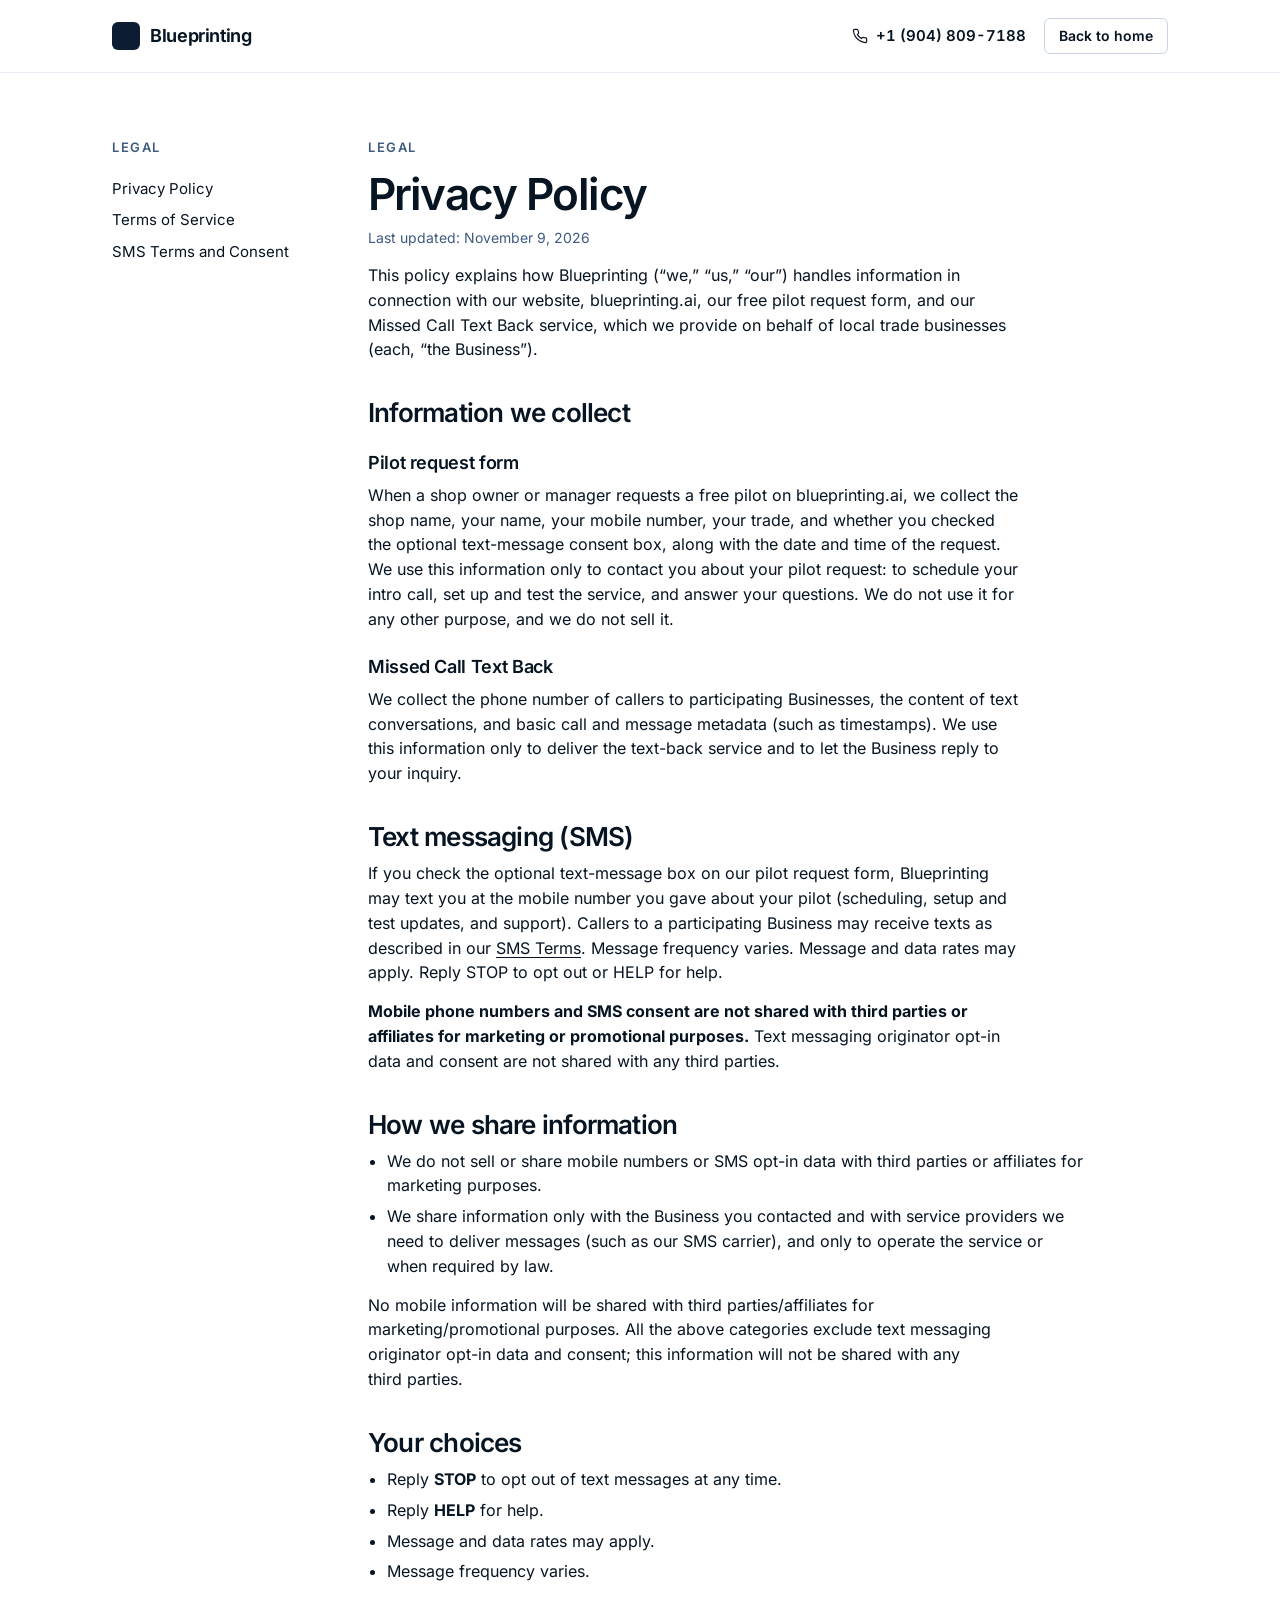
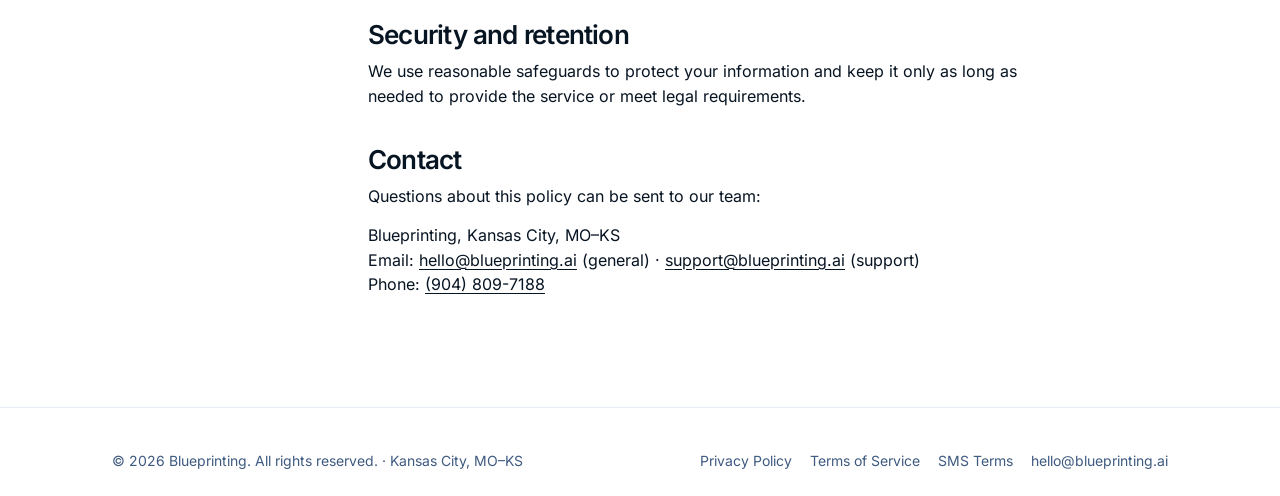
==== commit f04f78de: "Replace the line drawings with framed product UI. The follow-up workflow is now inbox, log, draft, a" ====
--- a/privacy.html
+++ b/privacy.html
@@ -8,11 +8,13 @@
 <meta name="description" content="How Blueprinting handles caller information for its Missed Call Text Back service.">
 <link rel="canonical" href="https://blueprinting.ai/privacy.html">
 <meta name="theme-color" content="#0B1C33">
+<meta name="color-scheme" content="light">
 <link rel="icon" href="favicon.svg" type="image/svg+xml">
 <link rel="preload" href="fonts/inter-latin.woff2" as="font" type="font/woff2" crossorigin>
 <link rel="stylesheet" href="styles.css">
 </head>
 <body class="legal-page">
+<a class="skip" href="#main">Skip to content</a>
 <header class="nav" id="nav">
   <div class="container nav-in">
     <a class="logo" href="./" aria-label="Blueprinting home">
@@ -20,12 +22,12 @@
       <span class="logo-word">Blueprinting</span>
     </a>
     <div class="nav-actions nav-actions-legal">
-      <a class="nav-phone" href="tel:+19048097188" aria-label="Call our AI assistant at +1 (904) 809-7188" x-apple-data-detectors="false"><svg class="icon-phone" width="16" height="16" viewBox="0 0 24 24" fill="none" stroke="currentColor" stroke-width="1.75" stroke-linecap="round" stroke-linejoin="round" aria-hidden="true"><path d="M22 16.92v3a2 2 0 0 1-2.18 2 19.79 19.79 0 0 1-8.63-3.07 19.5 19.5 0 0 1-6-6 19.79 19.79 0 0 1-3.07-8.67A2 2 0 0 1 4.11 2h3a2 2 0 0 1 2 1.72c.13.96.36 1.9.7 2.81a2 2 0 0 1-.45 2.11L8.09 9.91a16 16 0 0 0 6 6l1.27-1.27a2 2 0 0 1 2.11-.45c.91.34 1.85.57 2.81.7A2 2 0 0 1 22 16.92z"/></svg>+1 (904) 809-7188</a>
+      <a class="nav-phone" href="tel:+19048097188" aria-label="Call our AI assistant at +1 (904) 809-7188" x-apple-data-detectors="false"><svg class="icon-phone" width="16" height="16" viewBox="0 0 24 24" fill="none" stroke="currentColor" stroke-width="1.75" stroke-linecap="round" stroke-linejoin="round" aria-hidden="true" focusable="false"><path d="M22 16.92v3a2 2 0 0 1-2.18 2 19.79 19.79 0 0 1-8.63-3.07 19.5 19.5 0 0 1-6-6 19.79 19.79 0 0 1-3.07-8.67A2 2 0 0 1 4.11 2h3a2 2 0 0 1 2 1.72c.13.96.36 1.9.7 2.81a2 2 0 0 1-.45 2.11L8.09 9.91a16 16 0 0 0 6 6l1.27-1.27a2 2 0 0 1 2.11-.45c.91.34 1.85.57 2.81.7A2 2 0 0 1 22 16.92z"/></svg>+1 (904) 809-7188</a>
       <a class="btn btn-secondary btn-sm" href="./">Back to home</a>
     </div>
   </div>
 </header>
-<main class="legal-main">
+<main class="legal-main" id="main">
   <div class="container legal-grid">
     <aside class="legal-side">
       <p class="legal-side-h">Legal</p>
@@ -33,9 +35,9 @@
       <a href="terms.html">Terms of Service</a>
       <a href="terms.html#sms">SMS Terms and Consent</a>
     </aside>
-    <article class="legal-doc">
+    <article class="legal-doc" aria-labelledby="privacy-title">
       <p class="eyebrow">Legal</p>
-      <h1>Privacy Policy</h1>
+      <h1 id="privacy-title">Privacy Policy</h1>
       <p class="legal-updated">Last updated: November 9, 2026</p>
       <p>This policy explains how Blueprinting (&ldquo;we,&rdquo; &ldquo;us,&rdquo; &ldquo;our&rdquo;) handles information in connection with our website, blueprinting.ai, our free pilot request form, and our Missed Call Text Back service, which we provide on behalf of local trade businesses (each, &ldquo;the Business&rdquo;).</p>
       <h2>Information we collect</h2>
--- a/styles.css
+++ b/styles.css
@@ -1,547 +1,414 @@
-/* Blueprinting sheet
-   Tokens (navy and blue only):
-   Ink    #071422  text, strong rules
-   Navy   #0B1C33  dark plates, footer, theme-color
-   Blue   #1B4BB5  actions, links, leaders
-   Steel  #3E5A80  secondary text
-   Wash   #D5E2F4  grid, hairlines, type on navy
-   Paper  #F3F6FB  ground
-   Type: Inter for reading. JetBrains Mono for sheet marks,
-   stations, and dimension notes.
-   One bold plate: the exploded assembly. Everything else is quiet.
-   No all-caps eyebrows, no button arrows, no fade-up.
-   Hue stays inside the six tokens above. */
+/* Blueprinting
+   Matches the reference structure: white field, large sans headlines,
+   generous section padding, one large product visual, clean cards,
+   solid CTAs. Blueprint lines are only on the assembly.
+   Ink #071422  Navy #0B1C33  Blue #1B4BB5
+   Steel #3E5A80  Wash #D5E2F4  Paper #FFFFFF  Mist #F4F7FB */
 @font-face{font-family:Inter;font-style:normal;font-weight:400 700;font-display:swap;src:url(fonts/inter-latin.woff2) format("woff2");unicode-range:U+0000-00FF,U+0131,U+0152-0153,U+02BB-02BC,U+02C6,U+02DA,U+02DC,U+0304,U+0308,U+0329,U+2000-206F,U+20AC,U+2122,U+2191,U+2193,U+2212,U+2215,U+FEFF,U+FFFD}
-@font-face{font-family:"JetBrains Mono";font-style:normal;font-weight:400;font-display:swap;src:url(fonts/jetbrains-mono-latin.woff2) format("woff2");unicode-range:U+0000-00FF,U+2013-2014,U+2018-2019,U+201C-201D,U+2022,U+2026,U+00D7,U+2212}
 :root{
   --ink:#071422;
   --navy:#0B1C33;
-  --blue:#1B4BB5;
-  --blue-press:#12367F;
+  --cta:#1B4BB5;
+  --cta-press:#12367F;
   --steel:#3E5A80;
   --wash:#D5E2F4;
-  --paper:#F3F6FB;
-  --plate:#F3F6FB;
-  --line:var(--wash);
-  --mono:"JetBrains Mono",ui-monospace,"SFMono-Regular",Menlo,Consolas,monospace;
-  --nav-h:68px;
-  --grid:
-    linear-gradient(to right, rgba(27,75,181,.14) 1px, transparent 1px),
-    linear-gradient(to bottom, rgba(27,75,181,.14) 1px, transparent 1px);
+  --paper:#FFFFFF;
+  --mist:#F4F7FB;
+  --nav-h:4.5rem;
+  --shadow:0 1.5rem 3rem rgba(7,20,34,.10);
+  --s1:0.5rem;--s2:1rem;--s3:1.5rem;--s4:2rem;--s5:2.5rem;--s6:3rem;--s8:4rem;--s10:5rem;--s12:6rem;
 }
 *,*::before,*::after{box-sizing:border-box}
-html{-webkit-text-size-adjust:100%}
+html{color-scheme:light;-webkit-text-size-adjust:100%}
 @media (prefers-reduced-motion:no-preference){html{scroll-behavior:smooth}}
-[id]{scroll-margin-top:5.25rem}
-picture{display:contents}
+[id]{scroll-margin-top:5.5rem}
 [hidden]{display:none!important}
 body{
   margin:0;
   font-family:Inter,system-ui,-apple-system,"Segoe UI",Roboto,Arial,sans-serif;
-  font-size:17px;
-  line-height:1.6;
-  color:var(--ink);
-  background:var(--paper);
+  font-size:1rem;line-height:1.55;color:var(--ink);background:var(--paper);
   -webkit-font-smoothing:antialiased;
-  text-rendering:optimizeLegibility;
-}
-body::before,body::after{
-  content:"";
-  position:fixed;
-  pointer-events:none;
-  z-index:160;
-  inset:max(8px, env(safe-area-inset-top)) max(8px, env(safe-area-inset-right)) max(8px, env(safe-area-inset-bottom)) max(8px, env(safe-area-inset-left));
-}
-body::before{border:1px solid var(--wash)}
-body::after{
-  background:
-    linear-gradient(var(--ink),var(--ink)) 0 0 / 16px 1px no-repeat,
-    linear-gradient(var(--ink),var(--ink)) 0 0 / 1px 16px no-repeat,
-    linear-gradient(var(--ink),var(--ink)) 100% 0 / 16px 1px no-repeat,
-    linear-gradient(var(--ink),var(--ink)) 100% 0 / 1px 16px no-repeat,
-    linear-gradient(var(--ink),var(--ink)) 0 100% / 16px 1px no-repeat,
-    linear-gradient(var(--ink),var(--ink)) 0 100% / 1px 16px no-repeat,
-    linear-gradient(var(--ink),var(--ink)) 100% 100% / 16px 1px no-repeat,
-    linear-gradient(var(--ink),var(--ink)) 100% 100% / 1px 16px no-repeat;
 }
 img{max-width:100%;height:auto;display:block}
-a{color:var(--blue);text-decoration-thickness:1px;text-underline-offset:3px}
-a:hover{text-decoration:underline}
-h1,h2,h3,h4{color:var(--ink);margin:0;font-weight:640;letter-spacing:-.02em;text-wrap:balance}
-p{margin:0}
+a{color:var(--ink);text-decoration-thickness:1px;text-underline-offset:3px}
+a:hover{color:var(--navy)}
+h1,h2,h3{color:var(--ink);margin:0;font-weight:600;letter-spacing:-.03em;text-wrap:balance}
+h4{color:var(--ink);margin:0;font-weight:600}
+p{margin:0;max-inline-size:65ch}
+@supports (text-wrap:pretty){p{text-wrap:pretty}}
 ul,ol{margin:0;padding:0;list-style:none}
-::selection{background:var(--wash);color:var(--ink)}
-.container{width:100%;max-width:1160px;margin:0 auto;padding:0 28px}
-.skip{position:absolute;left:-9999px;top:12px;background:var(--paper);color:var(--ink);padding:8px 12px;z-index:400;border:1px solid var(--ink)}
-.skip:focus{left:12px}
-:focus-visible{outline:2px solid var(--blue);outline-offset:3px}
-.footer :focus-visible,.cta-band :focus-visible,.explode-board :focus-visible,.stats :focus-visible{outline-color:var(--wash)}
+::selection{background:var(--mist);color:var(--ink)}
+.container{width:100%;max-width:70rem;margin:0 auto;padding:0 2rem}
+.skip{position:absolute;left:-9999px;top:0.5rem;background:#fff;color:var(--ink);padding:0.5rem 0.75rem;z-index:400;border-radius:6px}
+.skip:focus{left:0.5rem}
+:focus-visible{outline:2px solid var(--ink);outline-offset:3px}
 
 .btn{
   display:inline-flex;align-items:center;justify-content:center;gap:8px;
   font:600 15px/1 Inter,system-ui,sans-serif;
-  padding:12px 16px;border-radius:0;border:1px solid transparent;cursor:pointer;
+  padding:14px 20px;border-radius:6px;border:1px solid transparent;cursor:pointer;
   text-decoration:none;white-space:nowrap;
 }
 .btn:hover{text-decoration:none}
 .btn-sm{padding:10px 14px;font-size:14px}
-.btn-lg{padding:14px 18px;font-size:16px}
+.btn-lg{padding:16px 22px;font-size:16px}
 .btn-block{width:100%}
-.btn-primary{background:var(--blue);color:#fff;border-color:var(--blue)}
-.btn-primary:hover{background:var(--blue-press);border-color:var(--blue-press)}
-.btn-secondary{background:transparent;color:var(--ink);border-color:var(--ink)}
-.btn-secondary:hover{background:var(--wash)}
+.btn-primary{background:var(--cta);color:#fff;border-color:var(--cta)}
+.btn-primary:hover{background:var(--cta-press);border-color:var(--cta-press)}
+.btn-secondary{background:#fff;color:var(--ink);border-color:#C9D4E6}
+.btn-secondary:hover{background:var(--mist);border-color:#B7C6DC}
 .btn-white{background:#fff;color:var(--navy);border-color:#fff}
-.btn-white:hover{background:var(--wash);border-color:var(--wash)}
-.btn-outline-light{background:transparent;color:#fff;border-color:var(--wash)}
-.btn-outline-light:hover{background:rgba(213,226,244,.12)}
+.btn-white:hover{background:var(--mist)}
+.btn-outline-light{background:transparent;color:#fff;border-color:rgba(255,255,255,.55)}
+.btn-outline-light:hover{background:rgba(255,255,255,.08)}
 
 .logo{display:inline-flex;align-items:center;gap:10px;color:var(--ink);text-decoration:none}
 .logo:hover{text-decoration:none}
-.logo-mark{width:26px;height:26px;background:var(--navy);position:relative;flex:none}
-.logo-mark::before{
-  content:"";position:absolute;inset:0;
-  background:
-    linear-gradient(90deg, transparent 12px, rgba(255,255,255,.55) 12px 13px, transparent 13px),
-    linear-gradient(0deg, transparent 12px, rgba(255,255,255,.55) 12px 13px, transparent 13px);
-}
-.logo-mark span{position:absolute;left:6px;top:6px;width:14px;height:14px;border:1.5px solid #fff;border-right-color:var(--wash);border-bottom-color:var(--wash)}
+.logo-mark{width:1.75rem;height:1.75rem;border-radius:6px;background:var(--navy);flex:none}
+.logo-mark span{display:none}
 .logo-word{font-weight:650;font-size:18px;letter-spacing:-.02em}
-.logo-light{color:#fff}
-.logo-light .logo-mark{background:var(--blue)}
-.logo-light .logo-mark span{border-color:#fff}
-
-.nav{position:sticky;top:0;z-index:100;background:rgba(243,246,251,.94);border-bottom:1px solid var(--wash);backdrop-filter:saturate(1.2) blur(8px)}
+.footer .logo{color:var(--ink)}
+
+.nav{position:sticky;top:0;z-index:100;background:rgba(255,255,255,.92);border-bottom:1px solid #E6EDF5;backdrop-filter:blur(10px)}
 .nav-in{height:var(--nav-h);display:flex;align-items:center;gap:28px}
-.nav-links{display:flex;align-items:center;gap:22px;margin-left:8px}
+.nav-links{display:flex;align-items:center;gap:26px;margin-left:12px}
 .nav-links>a{color:var(--ink);font-size:15px;font-weight:500;text-decoration:none}
-.nav-links>a:hover{color:var(--blue);text-decoration:none}
+.nav-links>a:hover{color:var(--navy)}
 .nav-mobile-cta{display:none}
-.nav-actions{margin-left:auto;display:flex;align-items:center;gap:16px}
-.nav-phone{display:inline-flex;align-items:center;gap:8px;color:var(--ink);font-size:14.5px;font-weight:500;text-decoration:none;font-variant-numeric:tabular-nums}
-.nav-phone:hover{color:var(--blue)}
-.icon-phone{flex:0 0 auto;color:var(--blue)}
-.burger{display:none;margin-left:auto;width:42px;height:42px;border:1px solid var(--ink);border-radius:0;background:var(--paper);padding:0;cursor:pointer;flex-direction:column;align-items:center;justify-content:center;gap:4px}
+.nav-actions{margin-left:auto;display:flex;align-items:center;gap:18px}
+.nav-phone{display:inline-flex;align-items:center;gap:8px;color:var(--ink);font-size:15px;font-weight:600;text-decoration:none;font-variant-numeric:tabular-nums}
+.nav-phone:hover{color:var(--navy)}
+.icon-phone{flex:0 0 auto;color:var(--ink)}
+.burger{display:none;margin-left:auto;width:44px;height:44px;border:1px solid #C9D4E6;border-radius:8px;background:#fff;padding:0;cursor:pointer;flex-direction:column;align-items:center;justify-content:center;gap:5px}
 .burger span{display:block;width:18px;height:1.5px;background:var(--ink)}
 
-.eyebrow,.feature-kicker,.explode-kicker,.legal-side-h{
-  font-family:var(--mono);font-size:12px;font-weight:400;letter-spacing:0;text-transform:none;
-  color:var(--steel);margin:0 0 12px;
-}
-.eyebrow-light{color:var(--wash)}
-h1{font-size:52px;line-height:1.08;letter-spacing:-.03em}
-h2{font-size:36px;line-height:1.15}
-h3{font-size:20px;line-height:1.3;letter-spacing:-.015em}
-.lead,.section-sub,.part-note,.feature-copy>p,.process-list p{text-wrap:pretty}
-.lead{font-size:18.5px;line-height:1.6;color:var(--ink);margin-top:18px;max-width:38rem}
-.section-sub{font-size:17.5px;color:var(--steel);margin-top:12px;max-width:40rem}
-
-.hero{padding:64px 0 72px}
-.hero-grid{display:grid;grid-template-columns:minmax(0,1.05fr) minmax(0,.95fr);gap:48px;align-items:center}
-.hero-ctas{display:flex;flex-wrap:wrap;gap:10px;margin-top:28px;align-items:center}
-.hero-link{font-size:15px;font-weight:600;color:var(--blue);padding:8px 4px;text-decoration:underline;text-underline-offset:3px}
-.hero-link:hover{color:var(--blue-press)}
-.hero-points{display:flex;flex-wrap:wrap;gap:8px 22px;margin-top:26px;font-size:14.5px;color:var(--steel)}
-.hero-points li{position:relative;padding-left:14px}
-.hero-points li::before{content:"";position:absolute;left:0;top:50%;width:6px;height:6px;margin-top:-3px;border:1px solid var(--blue)}
-.hero-visual{
-  position:relative;
-  display:grid;gap:12px;padding:14px;
-  border:1px solid var(--wash);
-  background-color:var(--paper);
-  background-image:var(--grid);
-  background-size:22px 22px;
-}
-.hero-visual::after{
-  content:"";position:absolute;inset:6px;pointer-events:none;
-  background:
-    linear-gradient(var(--blue),var(--blue)) 0 0 / 12px 1px no-repeat,
-    linear-gradient(var(--blue),var(--blue)) 0 0 / 1px 12px no-repeat,
-    linear-gradient(var(--blue),var(--blue)) 100% 0 / 12px 1px no-repeat,
-    linear-gradient(var(--blue),var(--blue)) 100% 0 / 1px 12px no-repeat,
-    linear-gradient(var(--blue),var(--blue)) 0 100% / 12px 1px no-repeat,
-    linear-gradient(var(--blue),var(--blue)) 0 100% / 1px 12px no-repeat,
-    linear-gradient(var(--blue),var(--blue)) 100% 100% / 12px 1px no-repeat,
-    linear-gradient(var(--blue),var(--blue)) 100% 100% / 1px 12px no-repeat;
-}
-
-.ui-card{position:relative;background:rgba(243,246,251,.92);border:1px solid var(--ink);border-radius:0;font-size:13px;color:var(--ink);padding:14px 14px 8px}
-.ui-card-head{display:flex;align-items:center;justify-content:space-between;gap:12px;margin-bottom:10px}
-.ui-title{font-weight:600;font-size:14px}
-.ui-tag{font-family:var(--mono);font-size:11px;font-weight:400;color:var(--blue);border:1px solid var(--blue);padding:2px 6px}
-.ui-rows li{display:grid;grid-template-columns:52px 1fr auto;align-items:center;gap:8px;padding:8px 0;border-top:1px solid var(--wash);font-size:12.5px}
-.r-time{color:var(--steel);font-family:var(--mono);font-size:11px}
-.r-who{font-weight:500}
-.pill{display:inline-block;font-family:var(--mono);font-size:11px;font-weight:400;padding:2px 6px;border:1px solid var(--wash);color:var(--steel);white-space:nowrap}
-.pill-blue{border-color:var(--blue);color:var(--blue)}
-.pill-muted{border-color:var(--wash);color:var(--steel)}
-.ui-plan .ui-rows li{grid-template-columns:46px 1fr auto}
-.ui-plan .r-who{line-height:1.35}
-.plan-goal{font-size:13px;color:var(--ink);font-weight:600;margin:0 0 10px;line-height:1.4}
-.plan-goal span{display:block;font-family:var(--mono);font-size:11px;font-weight:400;color:var(--steel);margin-bottom:2px}
-.sms-head{padding:0 0 10px;border-bottom:1px solid var(--wash)}
-.sms-from{display:block;font-weight:600;font-size:14px}
-.sms-sub{display:block;font-family:var(--mono);font-size:11px;color:var(--steel);margin-top:2px}
-.sms-body{padding:12px 0 8px;display:flex;flex-direction:column;gap:8px}
-.sms-sys{font-family:var(--mono);font-size:11px;color:var(--steel);text-align:center}
-.bubble{max-width:92%;padding:8px 10px;border-radius:0;font-size:13px;line-height:1.45}
-.bubble.out{align-self:flex-end;background:var(--blue);color:#fff}
-.bubble.in{align-self:flex-start;background:var(--wash);color:var(--ink)}
-.sms-meta{font-size:12px;color:var(--blue);font-weight:600}
-
-.strip{border-top:1px solid var(--wash);border-bottom:1px solid var(--wash)}
-.strip-in{display:flex;align-items:center;gap:28px;padding-top:18px;padding-bottom:18px}
-.strip-label{font-family:var(--mono);font-size:12px;color:var(--steel);flex:none}
-.strip-list{display:flex;flex-wrap:wrap;align-items:center;gap:0;font-size:15px;font-weight:600;color:var(--ink)}
-.strip-list li{padding:0 16px;border-left:1px solid var(--wash);line-height:1.2}
-.strip-list li:first-child{border-left:0;padding-left:0}
-
-.stats{padding:72px 0;border-top:1px solid var(--wash)}
-.stats-head{max-width:640px;margin-bottom:36px}
-.stats h2{font-size:34px}
+.eyebrow,.feature-kicker,.legal-side-h{
+  font-size:0.8125rem;font-weight:600;letter-spacing:.12em;text-transform:uppercase;color:var(--steel);margin:0 0 0.75rem;
+}
+h1{font-size:clamp(2rem, 1.2rem + 3vw, 3.5rem);line-height:1.05;letter-spacing:-.035em}
+h2{font-size:clamp(1.75rem, 1.2rem + 1.6vw, 2.75rem);line-height:1.12}
+h3{font-size:clamp(1.125rem, 1rem + 0.4vw, 1.35rem);line-height:1.3;letter-spacing:-.02em}
+.lead{font-size:clamp(1.05rem, 0.95rem + 0.4vw, 1.2rem);line-height:1.55;color:var(--steel);margin:1.25rem auto 0;max-inline-size:40rem}
+.section-sub{font-size:1.0625rem;line-height:1.55;color:var(--steel);margin-top:0.75rem;max-inline-size:40rem}
+
+.hero{padding:88px 0 32px;background:#fff;text-align:center}
+.hero-copy{max-width:860px}
+.hero-ctas{display:flex;flex-wrap:wrap;gap:12px;margin-top:32px;justify-content:center;align-items:center}
+.hero-points{display:flex;flex-wrap:wrap;gap:10px 22px;margin:22px 0 0;justify-content:center;font-size:15px;color:var(--steel)}
+.hero-points li{display:flex;align-items:center;gap:8px}
+.hero-points li::before{content:"";width:0.375rem;height:0.375rem;border-radius:50%;background:var(--ink);flex:none}
+
+.product{margin:3rem auto 1.5rem;text-align:left}
+.product figcaption{text-align:center;margin-bottom:1rem;color:var(--steel);font-size:0.9375rem;max-inline-size:46rem;margin-inline:auto}
+.product-frame{
+  background:#fff;border:1px solid var(--wash);border-radius:12px;
+  box-shadow:var(--shadow);overflow:hidden;
+}
+.product-bar{display:flex;align-items:center;gap:0.75rem;padding:0.75rem 1rem;border-bottom:1px solid var(--wash);font-size:0.8125rem;font-weight:600;color:var(--ink)}
+.product-dots{width:2.5rem;height:0.5rem;border-radius:999px;background:var(--mist);box-shadow:inset 0 0 0 1px var(--wash)}
+.product-row{
+  display:grid;
+  grid-template-columns:repeat(auto-fill,minmax(min(100%,16rem),1fr));
+  gap:clamp(0.5rem, 2vw, 1rem);
+  padding:1rem;background:var(--mist);
+}
+.panel{
+  container-type:inline-size;container-name:panel;
+  background:#fff;border:1px solid var(--wash);border-radius:10px;
+  padding:1rem;display:flex;flex-direction:column;gap:0.5rem;min-width:0;
+}
+@container panel (min-width:32rem){
+  .panel{padding:1.25rem;gap:0.75rem}
+  .row-main{font-size:1.05rem}
+}
+.panel-top{display:flex;justify-content:space-between;align-items:center;gap:0.5rem;font-weight:650;font-size:0.9375rem;color:var(--ink)}
+.ex{font-size:0.75rem;font-weight:600;letter-spacing:.04em;color:var(--steel);border:1px solid var(--wash);border-radius:999px;padding:0.15rem 0.45rem}
+.row{display:flex;justify-content:space-between;gap:0.75rem;align-items:center;padding:0.55rem 0;border-top:1px solid var(--wash)}
+.row-main{display:flex;flex-direction:column;font-weight:600;font-size:0.875rem;color:var(--ink);min-width:0}
+.row-main span{font-weight:400;color:var(--steel);font-size:0.8125rem}
+.row-meta{font-size:0.75rem;color:var(--steel);white-space:nowrap}
+.chip{font-size:0.75rem;font-weight:600;color:var(--ink);background:var(--mist);border:1px solid var(--wash);border-radius:999px;padding:0.2rem 0.5rem;align-self:flex-start}
+.draft{background:var(--mist);border-radius:10px;padding:0.75rem;color:var(--ink);font-size:0.875rem;line-height:1.45}
+.panel-note{color:var(--steel);font-size:0.875rem;max-inline-size:28ch}
+.fake-actions{display:flex;gap:0.5rem;margin-top:0.25rem}
+.fake{display:inline-flex;align-items:center;min-height:1.5rem;padding:0.35rem 0.7rem;border-radius:6px;background:var(--navy);color:#fff;font-size:0.8125rem;font-weight:600}
+.fake-quiet{background:#fff;color:var(--ink);border:1px solid var(--wash)}
+
+.strip{border-top:1px solid #E6EDF5;border-bottom:1px solid #E6EDF5;background:#fff}
+.strip-in{display:flex;align-items:center;justify-content:center;gap:28px;padding:22px 0;flex-wrap:wrap}
+.strip h2{font-size:0.875rem;letter-spacing:0;font-weight:600;color:var(--steel);text-wrap:balance}
+@media (min-width:68.75rem){
+  .product-row{grid-template-columns:repeat(5,minmax(0,1fr))}
+}
+.strip-list{display:flex;flex-wrap:wrap;justify-content:center;gap:8px 0;font-size:15px;font-weight:600;color:var(--ink)}
+.strip-list li{padding:0 18px;border-left:1px solid var(--wash)}
+.strip-list li:first-child{border-left:0}
+
+.section{padding:112px 0}
+.section-alt{background:var(--mist)}
+.section-head{margin-bottom:48px}
+.section-head.center,.section-head.center .section-sub{text-align:center}
+.section-head.center h2,.section-head.center .section-sub{margin-left:auto;margin-right:auto}
+.section-head.split{display:grid;grid-template-columns:minmax(0,1.05fr) minmax(0,.95fr);gap:48px;align-items:end}
+.section-head.split .section-sub{margin-top:0}
+
+.mod-grid,.trust-grid{
+  display:grid;
+  grid-template-columns:repeat(auto-fill,minmax(min(100%,18rem),1fr));
+  gap:clamp(0.5rem, 2vw, 1rem);
+}
+.trust-card{
+  background:transparent;border:0;border-top:1px solid var(--wash);
+  border-radius:0;padding:1.25rem 0;box-shadow:none;
+}
+.trust-card h3{font-size:18px}
+.trust-card p{margin-top:10px;font-size:15.5px;color:var(--steel);line-height:1.55}
+.trust-links{margin-top:22px;font-size:15.5px}
+.section:not(.section-alt) .trust-card{background:#fff}
+
+.session-band{display:grid;grid-template-columns:minmax(0,1.2fr) minmax(0,.8fr);gap:48px;align-items:end}
+.session-ctas{display:flex;flex-wrap:wrap;gap:12px}
+.session-note{margin-top:16px;font-size:15px;color:var(--steel);max-width:36ch}
+.process{display:grid;grid-template-columns:minmax(0,.7fr) minmax(0,1.3fr);gap:64px;align-items:start}
+.process-head{position:sticky;top:108px}
+.process-head h2{font-size:48px;line-height:1.05}
+.process-list{display:grid;gap:0}
+.process-list{counter-reset:p}
+.process-list li{counter-increment:p;display:grid;grid-template-columns:56px minmax(0,1fr);column-gap:12px;padding:26px 0;border-top:1px solid #E3EAF4}
+.process-list li::before{content:counter(p,decimal-leading-zero);grid-row:1 / span 2;font-size:15px;font-weight:650;color:var(--ink);padding-top:6px}
+.process-list h3,.process-list p{grid-column:2}
+.process-list h3{font-size:22px}
+.process-list p{margin-top:6px;font-size:16.5px;color:var(--steel);max-width:52ch}
+
+.feature{display:grid;grid-template-columns:minmax(0,.9fr) minmax(0,1.1fr);gap:64px;align-items:center}
+.feature+.feature{margin-top:96px}
+.feature.reverse{grid-template-columns:minmax(0,1.1fr) minmax(0,.9fr)}
+.feature.reverse .feature-copy{margin:0}
+.feature h3{font-size:32px;line-height:1.15;letter-spacing:-.03em;max-width:16ch}
+.feature-copy>p{margin-top:14px;max-width:46ch;color:var(--steel);font-size:17px}
+.ticks{margin-top:20px;display:grid;gap:10px}
+.ticks li{position:relative;padding-left:22px;font-size:16px;color:var(--ink)}
+.ticks li::before{content:"";position:absolute;left:0;top:.55em;width:0.5rem;height:0.5rem;border-radius:1px;background:var(--ink)}
+.panel-soft{
+  background:var(--mist);
+  border:1px solid var(--wash);border-radius:12px;
+  display:flex;flex-direction:column;align-items:center;justify-content:center;
+  padding:2rem 1.5rem;min-height:0;
+}
+.visual-note{font-size:13px;color:var(--steel);margin-top:14px}
+.phone{width:min(100%,340px);background:#fff;border:1px solid #E3EAF4;border-radius:16px;box-shadow:var(--shadow);overflow:hidden}
+.phone-top{padding:14px 16px;border-bottom:1px solid #E6EDF5}
+.phone-name{display:block;font-weight:650;font-size:15px;font-variant-numeric:tabular-nums}
+.phone-num{display:block;font-size:12px;color:var(--steel);margin-top:2px}
+.phone-body{padding:16px;display:flex;flex-direction:column;gap:8px}
+.table-card{width:100%;max-width:560px;background:#fff;border:1px solid #E3EAF4;border-radius:16px;box-shadow:var(--shadow);padding:16px 18px 8px}
+.ui-card-head{display:flex;align-items:center;justify-content:space-between;gap:12px;margin-bottom:8px}
+.ui-title{font-weight:650;font-size:15px}
+.ui-tag{font-size:0.75rem;font-weight:600;color:var(--steel);background:var(--mist);border:1px solid var(--wash);border-radius:999px;padding:0.15rem 0.45rem}
+.pill{display:inline-block;font-size:0.75rem;font-weight:600;padding:0.2rem 0.5rem;border-radius:999px;white-space:nowrap;color:var(--ink);background:var(--mist);border:1px solid var(--wash)}
+.pill-blue,.pill-muted{background:var(--mist);color:var(--ink)}
+.lead-table th{text-align:left;font-size:12px;font-weight:600;color:var(--steel);padding:8px 8px 8px 0;border-bottom:1px solid #E3EAF4}
+.lead-table td{padding:12px 8px 12px 0;border-bottom:1px solid #EEF2F7;vertical-align:middle}
+.lead-table tr:last-child td{border-bottom:0}
+.lead-table{width:100%;border-collapse:collapse;font-size:0.875rem}
+.sms-sys{font-size:0.75rem;color:var(--steel);text-align:center}
+.bubble{max-width:92%;padding:0.6rem 0.75rem;border-radius:12px;font-size:0.875rem;line-height:1.45}
+.bubble.out{align-self:flex-end;background:var(--navy);color:#fff;border-bottom-right-radius:4px}
+.bubble.in{align-self:flex-start;background:#E8EEF6;color:var(--ink);border-bottom-left-radius:4px}
+
+.stats{
+  position:relative;color:#fff;padding:6rem 0;overflow:hidden;
+  background-color:#0B1C33;
+  background-image:image-set(
+    url("fluted-glass.avif") type("image/avif"),
+    url("fluted-glass.webp") type("image/webp"),
+    url("fluted-glass.jpg") type("image/jpeg")
+  );
+  background-position:center;background-size:cover;background-repeat:no-repeat;
+}
+.stats::before{content:"";position:absolute;inset:0;background:linear-gradient(100deg,rgba(7,20,34,.88),rgba(11,28,51,.72) 55%,rgba(7,20,34,.8))}
+.stats .container{position:relative}
+.stats-head{max-width:640px;margin-bottom:40px}
+.stats h2{color:#fff;font-size:40px}
+.stats .eyebrow{color:#D5E2F4}
 .stats-grid{display:grid;grid-template-columns:repeat(3,1fr);gap:28px}
-.stat{border-top:1px solid var(--ink);padding-top:16px}
-.stat-num{display:block;font-size:48px;font-weight:640;color:var(--ink);letter-spacing:-.03em;line-height:1;font-variant-numeric:tabular-nums}
-.stat p{margin-top:10px;font-size:16.5px;color:var(--ink);max-width:32ch}
-.stat-src{display:inline-block;margin-top:12px;font-family:var(--mono);font-size:12px;color:var(--blue)}
-
-.section{padding:88px 0}
-.section-alt{background:transparent}
-.section-head{margin-bottom:36px}
-.section-head.split{display:grid;grid-template-columns:minmax(0,1.05fr) minmax(0,.95fr);gap:40px;align-items:end}
-.section-head.split .section-sub{margin-top:0}
-
-.feature{display:grid;grid-template-columns:minmax(0,1fr) minmax(0,1.05fr);gap:56px;align-items:center}
-.feature+.feature{margin-top:80px}
-.feature.reverse{grid-template-columns:minmax(0,1.05fr) minmax(0,1fr)}
-.feature.reverse .feature-copy{order:2}
-.feature h3{font-size:28px;line-height:1.2;max-width:22ch}
-.feature-copy>p{margin-top:14px;max-width:46ch;color:var(--ink)}
-.ticks{margin-top:18px;display:grid;gap:8px}
-.ticks li{position:relative;padding-left:18px;font-size:16px;color:var(--ink)}
-.ticks li::before{content:"";position:absolute;left:0;top:.55em;width:8px;height:1px;background:var(--blue)}
-.feature-visual{position:relative;min-height:0}
-.panel-soft{
-  background-color:var(--paper);
-  background-image:var(--grid);
-  background-size:22px 22px;
-  border:1px solid var(--wash);
-  display:flex;flex-direction:column;align-items:center;justify-content:center;
-  padding:32px 24px;
-}
-.visual-note{font-family:var(--mono);font-size:12px;color:var(--steel);margin-top:12px}
-.phone{width:min(100%,340px);background:var(--paper);border:1px solid var(--ink)}
-.phone-top{padding:12px 14px;border-bottom:1px solid var(--wash)}
-.phone-name{display:block;font-weight:600;font-size:15px;color:var(--ink);font-variant-numeric:tabular-nums}
-.phone-num{display:block;font-family:var(--mono);font-size:11px;color:var(--steel);margin-top:2px}
-.phone-body{padding:14px;display:flex;flex-direction:column;gap:8px}
-.table-card{width:100%;max-width:540px;background:var(--paper);border:1px solid var(--ink);padding:14px 16px 6px}
-.lead-table{width:100%;border-collapse:collapse;font-size:13px;color:var(--ink)}
-.lead-table th{text-align:left;font-family:var(--mono);font-size:11px;font-weight:400;color:var(--steel);padding:8px 8px 8px 0;border-bottom:1px solid var(--ink)}
-.lead-table td{padding:10px 8px 10px 0;border-bottom:1px solid var(--wash);vertical-align:middle}
-.lead-table tr:last-child td{border-bottom:0}
-.lead-table td:nth-child(1),.lead-table td:nth-child(2){font-variant-numeric:tabular-nums;white-space:nowrap}
-
-.steps{display:grid;grid-template-columns:repeat(4,1fr);gap:22px}
-.step{background:transparent;border:0;border-top:1px solid var(--ink);border-radius:0;padding:16px 0 0;box-shadow:none}
-.step-num{display:block;font-family:var(--mono);font-size:12px;color:var(--blue);margin-bottom:10px}
+.stat{border-top:1px solid rgba(213,226,244,.35);padding-top:20px}
+.stat-num{display:block;font-size:64px;font-weight:560;letter-spacing:-.04em;line-height:1;color:#fff}
+.stat p{margin-top:12px;font-size:17px;color:#E7EEF8;max-width:28ch}
+.stat-src{display:inline-block;margin-top:12px;font-size:13px;color:#D5E2F4}
+
+.steps{display:grid;grid-template-columns:repeat(auto-fill,minmax(min(100%,18rem),1fr));gap:clamp(0.5rem,2vw,1rem)}
+.step{background:transparent;border:0;border-top:1px solid var(--wash);border-radius:0;padding:1.25rem 0}
+.step-num{display:inline-flex;align-items:center;justify-content:center;min-width:1.5rem;min-height:1.5rem;color:var(--ink);font-weight:700;margin-bottom:0.75rem}
 .step h3{font-size:18px}
-.step p{margin-top:8px;font-size:15.5px;line-height:1.55;color:var(--ink)}
-
-.session-band{display:grid;grid-template-columns:minmax(0,1.2fr) minmax(0,.8fr);gap:64px;align-items:end}
-.session-band h2{max-width:18ch}
-.session-band .section-sub{max-width:42ch}
-.session-ctas{display:flex;flex-wrap:wrap;gap:10px}
-.session-side .session-ctas{margin-top:0}
-.session-note{margin-top:16px;font-size:14.5px;color:var(--steel);max-width:36ch}
-.process{display:grid;grid-template-columns:minmax(0,.78fr) minmax(0,1.22fr);gap:72px;align-items:start}
-.process-head{position:sticky;top:104px}
-.process-head h2{font-size:44px;line-height:1.05}
-.process-head .section-sub{max-width:28ch}
-.process-list{border-bottom:1px solid var(--wash)}
-.process-list li{counter-increment:p;display:grid;grid-template-columns:52px minmax(0,1fr);column-gap:8px;padding:26px 0;border-top:1px solid var(--wash)}
-.process-list{counter-reset:p}
-.process-list li::before{content:counter(p,decimal-leading-zero);grid-row:span 2;padding-top:6px;font-family:var(--mono);font-size:12px;color:var(--blue)}
-.process-list h3{font-size:22px;line-height:1.2}
-.process-list p{margin-top:6px;font-size:16.5px;line-height:1.55;max-width:52ch}
-
-.onboard{display:grid;grid-template-columns:minmax(0,.9fr) minmax(0,1.1fr);gap:64px;align-items:start}
-.onboard-copy .btn{margin-top:24px}
-.timeline{position:relative;display:grid;gap:0;counter-reset:t}
-.timeline li{position:relative;padding:0 0 26px 48px;counter-increment:t}
+.step p{margin-top:8px;font-size:15.5px;color:var(--steel)}
+
+.onboard{display:grid;grid-template-columns:minmax(0,.85fr) minmax(0,1.15fr);gap:64px;align-items:start}
+.onboard-copy .btn{margin-top:28px}
+.timeline{counter-reset:t}
+.timeline li{position:relative;padding:0 0 28px 56px;counter-increment:t}
 .timeline li:last-child{padding-bottom:0}
-.timeline li::before{content:counter(t,decimal-leading-zero);position:absolute;left:0;top:0;font-family:var(--mono);font-size:12px;color:var(--blue)}
-.timeline li::after{content:"";position:absolute;left:7px;top:22px;bottom:4px;width:1px;background:var(--wash)}
+.timeline li::before{content:counter(t);position:absolute;left:0;top:0;width:36px;height:36px;border-radius:8px;background:#fff;border:1px solid #E3EAF4;color:var(--ink);font-weight:700;display:flex;align-items:center;justify-content:center}
+.timeline li::after{content:"";position:absolute;left:17px;top:40px;bottom:4px;width:1px;background:#E3EAF4}
 .timeline li:last-child::after{display:none}
-.timeline h3{font-size:18px}
-.timeline p{margin-top:6px;font-size:15.5px}
-
-.anchor-alias{display:block;height:0}
-.trust-grid{display:grid;grid-template-columns:repeat(3,1fr);gap:0;border-top:1px solid var(--wash);border-bottom:1px solid var(--wash)}
-.trust-card{border:0;border-left:1px solid var(--wash);border-radius:0;padding:24px 22px;background:transparent}
-.trust-grid .trust-card:first-child,.mod-grid .trust-card:first-child{border-left:0}
-.trust-card h3{font-size:18px}
-.trust-card p{margin-top:8px;font-size:15.5px;color:var(--ink)}
-.trust-links{margin-top:22px;font-size:15.5px}
-.mod-grid{display:grid;grid-template-columns:repeat(4,1fr);gap:0;border-top:1px solid var(--wash);border-bottom:1px solid var(--wash)}
-.mod-grid .trust-card{padding:26px 20px}
-.mod-grid .trust-card h3{font-size:17px}
-
-/* Exploded assembly — the one loud plate */
-.explode{margin:0 0 48px}
-.explode-cap{margin-bottom:14px}
-.explode-kicker{margin-bottom:4px}
-.explode-name{font-family:var(--mono);font-size:14px;color:var(--ink)}
-.explode-board{
-  position:relative;
-  color:var(--wash);
-  border:1px solid var(--navy);
-  padding:52px 22px 16px;
-  background-color:var(--navy);
-  background-image:
-    linear-gradient(rgba(213,226,244,.16) 1px, transparent 1px),
-    linear-gradient(90deg, rgba(213,226,244,.16) 1px, transparent 1px),
-    linear-gradient(180deg, rgba(11,28,51,.62), rgba(11,28,51,.84)),
-    url("fluted-glass.webp");
-  background-size:28px 28px, 28px 28px, cover, cover;
-  background-position:center;
-}
-.explode-board::after{
-  content:"";position:absolute;inset:7px;pointer-events:none;
-  background:
-    linear-gradient(#fff,#fff) 0 0 / 14px 1px no-repeat,
-    linear-gradient(#fff,#fff) 0 0 / 1px 14px no-repeat,
-    linear-gradient(#fff,#fff) 100% 0 / 14px 1px no-repeat,
-    linear-gradient(#fff,#fff) 100% 0 / 1px 14px no-repeat,
-    linear-gradient(#fff,#fff) 0 100% / 14px 1px no-repeat,
-    linear-gradient(#fff,#fff) 0 100% / 1px 14px no-repeat,
-    linear-gradient(#fff,#fff) 100% 100% / 14px 1px no-repeat,
-    linear-gradient(#fff,#fff) 100% 100% / 1px 14px no-repeat;
-}
-.stamp{
-  position:absolute;top:14px;right:14px;z-index:1;margin:0;
-  border:1px solid #fff;padding:3px 8px;
-  font-family:var(--mono);font-size:12px;color:#fff;
-  background:rgba(7,20,34,.55);
-}
-.explode-row{
-  position:relative;z-index:1;
-  display:grid;grid-template-columns:repeat(5,minmax(0,1fr));
-  gap:14px;align-items:stretch;min-height:390px;
-  border-bottom:1px solid var(--wash);
-}
-.explode-row li{display:flex;flex-direction:column;align-items:center;min-height:100%;min-width:0}
-.explode-row li:nth-child(1) .part{margin-top:56px}
-.explode-row li:nth-child(2) .part{margin-top:42px}
-.explode-row li:nth-child(3) .part{margin-top:28px}
-.explode-row li:nth-child(4) .part{margin-top:14px}
-.explode-row li:nth-child(5) .part{margin-top:0}
-.part{
-  width:100%;
-  background:rgba(7,20,34,.72);
-  border:1px solid rgba(213,226,244,.55);
-  padding:10px 10px 12px;
-  color:var(--wash);
-}
-.part svg{display:block;width:100%;height:auto}
-.ext{flex:1 1 auto;width:1px;min-height:16px;background:var(--wash);position:relative}
-.callout{display:flex;align-items:center;gap:8px;margin-top:8px;color:#fff;font-family:var(--mono);font-size:12.5px;line-height:1.3}
-.leader{display:block;width:16px;height:1px;background:#fff;flex:none}
-.station{color:var(--wash);margin-right:2px}
-.part-note{margin-top:4px;font-size:13.5px;line-height:1.4;color:var(--wash)}
-.ext-tag{
-  position:absolute;left:8px;top:8px;
-  font-family:var(--mono);font-size:11px;color:#fff;white-space:nowrap;
-}
-.dim-caption{
-  position:relative;z-index:1;
-  display:flex;align-items:center;gap:12px;
-  margin:10px 0 4px;
-  font-family:var(--mono);font-size:12px;color:#fff;
-}
-.dim-line{flex:1;height:1px;background:var(--wash)}
+.timeline h3{font-size:18px;padding-top:6px}
+.timeline p{margin-top:6px;font-size:15.5px;color:var(--steel)}
 
 .pricing{display:grid;grid-template-columns:1.05fr .95fr;gap:20px;align-items:stretch}
-.price-card,.roi-card,.pilot-card{background:var(--paper);border:1px solid var(--ink);border-radius:0;box-shadow:none}
+.price-card,.roi-card,.pilot-card{background:#fff;border:1px solid #E3EAF4;border-radius:20px;box-shadow:0 10px 30px rgba(7,20,34,.05)}
 .price-card{display:flex;flex-direction:column}
-.price-top{padding:28px 28px 22px;border-bottom:1px solid var(--wash)}
+.price-top{padding:32px 32px 24px;border-bottom:1px solid #E6EDF5}
 .plan-name{font-weight:650;font-size:18px}
 .plan-desc{font-size:15px;color:var(--steel);margin-top:4px}
 .price{display:flex;align-items:baseline;gap:8px;margin-top:18px}
-.amt{font-size:48px;font-weight:640;letter-spacing:-.03em;line-height:1;font-variant-numeric:tabular-nums}
-.per{font-size:15px;color:var(--steel)}
-.price-note{font-size:14.5px;margin:8px 0 20px}
-.price-list{padding:20px 28px 28px;margin-top:0}
-.roi-card{padding:28px}
-.roi-card h3{font-size:20px}
-.roi-sub{font-size:15px;color:var(--steel);margin-top:4px;margin-bottom:18px}
+.amt{font-size:56px;font-weight:560;letter-spacing:-.04em;line-height:1}
+.per{font-size:16px;color:var(--steel)}
+.price-note{font-size:15px;color:var(--steel);margin:10px 0 22px}
+.price-list{padding:22px 32px 28px}
+.roi-card{padding:32px}
+.roi-sub{font-size:15px;color:var(--steel);margin:6px 0 18px}
 .range{margin-bottom:16px}
-.range-top{display:flex;justify-content:space-between;align-items:baseline;font-size:14.5px;margin-bottom:6px}
-.range-top .rv{font-family:var(--mono);font-size:13px;white-space:nowrap}
-.range-top label{padding-right:12px}
-input[type=range]{width:100%;accent-color:var(--blue);margin:0;height:22px}
-.roi-out{margin-top:18px;padding:14px 0 0;border-top:1px solid var(--ink);display:grid;gap:2px}
-.roi-lbl{font-family:var(--mono);font-size:12px;color:var(--steel)}
-.roi-big{font-size:32px;font-weight:640;letter-spacing:-.02em;font-variant-numeric:tabular-nums}
-.roi-cmp{font-size:14.5px}
-.roi-formula{font-family:var(--mono);font-size:12px;color:var(--steel);margin:4px 0 6px;line-height:1.5}
-.roi-fine{font-size:12.5px;color:var(--steel);margin-top:12px}
-.pricing-contact{margin-top:28px;font-size:15.5px}
+.range-top{display:flex;justify-content:space-between;align-items:baseline;font-size:15px;margin-bottom:6px}
+.range-top .rv{font-weight:650;font-variant-numeric:tabular-nums}
+input[type=range]{width:100%;accent-color:var(--ink);height:22px;margin:0}
+.roi-out{margin-top:18px;padding-top:16px;border-top:1px solid #E3EAF4;display:grid;gap:2px}
+.roi-lbl{font-size:13px;color:var(--steel)}
+.roi-big{font-size:36px;font-weight:560;letter-spacing:-.03em}
+.roi-formula{font-size:13px;color:var(--steel);margin:4px 0}
+.roi-fine{font-size:13px;color:var(--steel);margin-top:12px}
+.pricing-contact{margin-top:28px;text-align:center;font-size:15.5px}
 
 .faq-wrap{display:grid;grid-template-columns:minmax(0,.7fr) minmax(0,1.3fr);gap:64px;align-items:start}
-.faq{border-top:1px solid var(--wash)}
-.faq details{border-bottom:1px solid var(--wash)}
-.faq summary{list-style:none;cursor:pointer;padding:18px 36px 18px 0;font-weight:600;font-size:17px;color:var(--ink);position:relative}
+.faq{border-top:1px solid #E3EAF4}
+.faq details{border-bottom:1px solid #E3EAF4}
+.faq summary{list-style:none;cursor:pointer;padding:20px 36px 20px 0;font-weight:600;font-size:17px;position:relative}
 .faq summary::-webkit-details-marker{display:none}
-.faq summary::after{content:"";position:absolute;right:4px;top:50%;width:8px;height:8px;margin-top:-6px;border-right:1px solid var(--ink);border-bottom:1px solid var(--ink);transform:rotate(45deg)}
+.faq summary::after{content:"";position:absolute;right:6px;top:50%;width:8px;height:8px;margin-top:-6px;border-right:1.5px solid var(--steel);border-bottom:1.5px solid var(--steel);transform:rotate(45deg)}
 .faq details[open] summary::after{transform:rotate(-135deg);margin-top:-2px}
-.faq details p{padding:0 36px 18px 0;font-size:16px;color:var(--ink)}
-
-.cta-band{background:var(--navy);color:var(--wash);padding:64px 0}
-.cta-in{display:flex;align-items:center;justify-content:space-between;gap:36px}
-.cta-band h2{color:#fff;font-size:34px}
-.cta-band p{margin-top:8px;color:var(--wash);font-size:17.5px}
-.cta-actions{display:flex;gap:10px;flex-wrap:wrap}
+.faq details p{padding:0 40px 18px 0;color:var(--steel);font-size:16px}
+
+.cta-band{background:var(--navy);color:#fff;padding:88px 0}
+.cta-in{display:flex;align-items:center;justify-content:space-between;gap:40px}
+.cta-band h2{color:#fff;font-size:40px;max-width:16ch}
+.cta-band p{margin-top:10px;color:#D5E2F4;font-size:18px}
+.cta-actions{display:flex;gap:12px;flex-wrap:wrap}
 
 .pilot{display:grid;grid-template-columns:minmax(0,.9fr) minmax(0,1.1fr);gap:56px;align-items:start}
 .pilot-alt{margin-top:20px;font-size:15.5px}
-.pilot-card{padding:28px}
+.pilot-card{padding:32px}
 .pilot-form{display:grid;gap:16px}
 .field label{display:block;font-size:14px;font-weight:600;margin-bottom:6px}
 .field input,.field select{
   width:100%;font:400 16px/1.4 Inter,system-ui,sans-serif;color:var(--ink);
-  background:#fff;border:1px solid var(--steel);border-radius:0;padding:11px 12px;min-height:46px;
+  background:#fff;border:1px solid #C9D4E6;border-radius:8px;padding:12px;min-height:48px;
 }
 .field input::placeholder{color:var(--steel);opacity:1}
-.field select{
-  appearance:none;
-  background-image:linear-gradient(45deg,transparent 50%,var(--ink) 50%),linear-gradient(135deg,var(--ink) 50%,transparent 50%);
-  background-position:calc(100% - 18px) 50%,calc(100% - 13px) 50%;
-  background-size:5px 5px;background-repeat:no-repeat;padding-right:36px;
-}
-.field input:focus,.field select:focus,.field input:focus-visible,.field select:focus-visible{outline:2px solid var(--blue);outline-offset:2px;border-color:var(--blue)}
-.field [aria-invalid=true]{border-width:2px;border-color:var(--ink)}
-.field-err{font-size:13.5px;font-weight:600;color:var(--ink);margin-top:6px}
+.field select{appearance:none;background-image:linear-gradient(45deg,transparent 50%,var(--ink) 50%),linear-gradient(135deg,var(--ink) 50%,transparent 50%);background-position:calc(100% - 18px) 50%,calc(100% - 13px) 50%;background-size:5px 5px;background-repeat:no-repeat;padding-right:36px}
+.field input:focus,.field select:focus,.field input:focus-visible,.field select:focus-visible{outline:2px solid var(--ink);outline-offset:2px;border-color:var(--ink)}
+.field [aria-invalid=true]{border-color:var(--ink);border-width:2px}
+.field-err{font-size:13.5px;font-weight:600;margin-top:6px}
 .field-err:empty{display:none}
-.field-check{display:grid;grid-template-columns:20px 1fr;gap:10px;align-items:start;padding:12px;border:1px solid var(--wash)}
-.field-check input{width:18px;height:18px;margin:3px 0 0;accent-color:var(--blue)}
-.field-check label{font-size:13.5px;line-height:1.5;color:var(--ink)}
-.check-links{display:block;margin-top:4px;color:var(--steel)}
+.field-check{display:grid;grid-template-columns:20px 1fr;gap:10px;align-items:start;padding:14px;background:var(--mist);border:1px solid #E3EAF4;border-radius:10px}
+.field-check input{width:18px;height:18px;margin:3px 0 0;accent-color:var(--ink)}
+.field-check label{font-size:13.5px;line-height:1.5;color:var(--steel)}
+.check-links{display:block;margin-top:4px}
 .hp{position:absolute!important;left:-9999px!important;width:1px;height:1px;opacity:0}
 .btn.is-loading{opacity:.7;cursor:progress}
 .form-fine{font-size:12.5px;color:var(--steel);text-align:center}
-.form-state{padding:8px 0}
-.form-state:focus{outline:none}
 .form-state h3{font-size:22px}
 .form-state p{margin-top:8px}
-input:-webkit-autofill,.field input:-webkit-autofill{
-  -webkit-text-fill-color:var(--ink);
-  box-shadow:0 0 0 1000px #fff inset;
-}
-
-.footer{background:var(--navy);color:var(--wash);padding:64px 0 28px;font-size:15px}
-.foot-grid{display:grid;grid-template-columns:1.5fr repeat(4,1fr);gap:32px}
-.foot-brand p{margin-top:14px;max-width:32ch;line-height:1.55;color:var(--wash)}
+input:-webkit-autofill{-webkit-text-fill-color:var(--ink);box-shadow:0 0 0 1000px #fff inset}
+.anchor-alias{display:block;height:0}
+
+.footer{background:#fff;color:var(--steel);padding:64px 0 28px;border-top:1px solid #E6EDF5;font-size:15px}
+.foot-grid{display:grid;grid-template-columns:1.4fr repeat(4,1fr);gap:32px}
+.foot-brand p{margin-top:14px;max-width:28ch;color:var(--steel)}
 .foot-contact{margin:18px 0 0;display:grid;gap:6px;font-size:14.5px}
 .foot-contact div{display:grid;grid-template-columns:72px 1fr;gap:8px}
-.foot-contact dt{color:var(--wash)}
-.foot-contact dd{margin:0;color:#fff}
-.foot-contact a{color:#fff}
-.foot-line-note{display:block;margin-top:2px;font-family:var(--mono);font-size:11px;color:var(--wash)}
-.foot-col h4{color:#fff;font-size:14px;font-weight:600;margin-bottom:12px}
-.foot-col a{display:block;color:var(--wash);margin-bottom:8px;font-size:14.5px;text-decoration:none;overflow-wrap:anywhere}
-.foot-col a:hover,.foot-bottom a:hover,.foot-contact a:hover,.nav-phone:hover{text-decoration:underline}
-.foot-bottom{margin-top:48px;padding-top:18px;border-top:1px solid rgba(213,226,244,.35);display:flex;justify-content:space-between;align-items:center;gap:16px;flex-wrap:wrap;font-size:14px}
+.foot-contact dt{color:var(--steel)}
+.foot-contact dd{margin:0;color:var(--ink)}
+.foot-contact a{color:var(--ink);text-decoration:none}
+.foot-line-note{display:block;margin-top:2px;font-size:12px;color:var(--steel)}
+.foot-col h4{color:var(--ink);font-size:14px;font-weight:650;margin-bottom:12px}
+.foot-col a{display:block;color:var(--steel);margin-bottom:8px;font-size:14.5px;text-decoration:none}
+.foot-col a:hover,.foot-bottom a:hover,.foot-contact a:hover{color:var(--ink)}
+.foot-bottom{margin-top:40px;padding-top:18px;border-top:1px solid #E6EDF5;display:flex;justify-content:space-between;gap:16px;flex-wrap:wrap;font-size:14px}
 .foot-bottom nav{display:flex;gap:18px;flex-wrap:wrap}
-.foot-bottom a{color:var(--wash)}
+.foot-bottom a{color:var(--steel);text-decoration:none}
 .mbar{display:none}
 a[href^="tel"]{white-space:nowrap}
 
 @media (max-width:1100px){
   .nav-phone{display:none}
-  h1{font-size:44px}
-  .foot-grid{grid-template-columns:1.4fr 1fr 1fr;row-gap:28px}
+  h1{font-size:52px}
+  .foot-grid{grid-template-columns:1fr 1fr 1fr}
   .foot-brand{grid-column:1/-1}
 }
 @media (max-width:960px){
-  body{font-size:16.5px}
-  :root{--nav-h:60px}
-  body:not(.legal-page)::before,body:not(.legal-page)::after{bottom:calc(64px + env(safe-area-inset-bottom))}
+  :root{--nav-h:64px}
   .nav-links,.nav-actions{display:none}
   .burger{display:flex}
-  .nav.open .nav-links{display:flex;flex-direction:column;align-items:stretch;gap:0;position:absolute;top:var(--nav-h);left:0;right:0;margin:0;background:var(--paper);border-bottom:1px solid var(--wash);padding:8px 20px 18px}
-  .nav.open .nav-links>a{padding:14px 0;border-bottom:1px solid var(--wash);font-size:16px}
+  .nav.open .nav-links{display:flex;flex-direction:column;align-items:stretch;position:absolute;top:var(--nav-h);left:0;right:0;margin:0;background:#fff;border-bottom:1px solid #E6EDF5;padding:8px 20px 18px;box-shadow:0 12px 30px rgba(7,20,34,.08)}
+  .nav.open .nav-links>a{padding:14px 0;border-bottom:1px solid #E6EDF5;font-size:16px}
   .nav.open .nav-mobile-cta{display:grid;gap:10px;margin-top:14px}
-  h1{font-size:36px}
-  h2{font-size:30px}
-  .hero{padding:40px 0 48px}
-  .hero-grid,.section-head.split,.feature,.feature.reverse,.session-band,.process,.onboard,.faq-wrap,.pilot,.pricing{grid-template-columns:1fr;gap:28px}
-  .feature.reverse .feature-copy{order:0}
+  h1{font-size:40px}
+  h2,.stats h2,.cta-band h2{font-size:32px}
+  .hero{padding:48px 0 8px}
+  .section{padding:72px 0}
+  .hero-grid,.section-head.split,.feature,.feature.reverse,.session-band,.process,.onboard,.faq-wrap,.pilot,.pricing,.stats-grid,.steps{grid-template-columns:minmax(0,1fr);gap:28px}
+  .feature.reverse .feature-copy{margin:0}
   .section-head.split .section-sub{margin-top:12px}
   .process-head{position:static}
-  .process-head h2{font-size:36px}
-  .stats-grid,.steps{grid-template-columns:1fr 1fr}
-  .trust-grid,.mod-grid{grid-template-columns:1fr 1fr}
-  .trust-card{border-left:0;border-top:1px solid var(--wash)}
-  .trust-grid .trust-card:first-child,.mod-grid .trust-card:first-child{border-top:0}
+  .mod-grid,.trust-grid,.foot-grid{grid-template-columns:1fr 1fr}
   .feature+.feature{margin-top:56px}
-  .feature h3{font-size:24px}
-  .strip-in{flex-direction:column;align-items:flex-start;gap:10px}
-  .section{padding:64px 0}
+  .feature h3{font-size:26px}
+  .panel-soft{min-height:0;padding:24px 16px}
+  .strip-in{flex-direction:column;gap:10px}
   .cta-in{flex-direction:column;align-items:flex-start}
-  .foot-grid{grid-template-columns:1fr 1fr}
-  .footer{padding-bottom:96px}
-  .mbar{display:grid;grid-template-columns:1fr 1fr;gap:10px;position:fixed;left:0;right:0;bottom:0;z-index:180;background:var(--paper);border-top:1px solid var(--ink);padding:10px 16px calc(10px + env(safe-area-inset-bottom))}
+  .footer{padding-bottom:108px}
+  .mbar{display:grid;grid-template-columns:1fr 1fr;gap:10px;position:fixed;left:0;right:0;bottom:0;z-index:180;background:#fff;border-top:1px solid #E3EAF4;padding:10px 16px calc(10px + env(safe-area-inset-bottom))}
   .mbar .btn{width:100%}
-  .explode-row{grid-template-columns:1fr;min-height:0;gap:0;border-bottom:0;border-left:1px solid var(--wash);margin-left:6px;padding-left:0}
-  .explode-row li{flex-direction:row;align-items:center;gap:0;min-height:0;margin:0 0 14px}
-  .explode-row li .part{margin-top:0}
-  .ext{order:-1;flex:none;width:18px;height:1px;min-height:0;align-self:center}
-  .ext-tag{display:none}
-  .part{max-width:none}
+  .part svg{height:88px}
 }
 @media (max-width:560px){
-  .container{padding:0 18px}
-  h1{font-size:32px}
-  h2,.cta-band h2,.stats h2{font-size:28px}
-  .hero-ctas .btn,.cta-actions,.cta-actions .btn{width:100%}
-  .steps,.stats-grid,.trust-grid,.mod-grid,.foot-grid{grid-template-columns:1fr}
+  .container{padding:0 20px}
+  h1{font-size:36px}
+  .hero-ctas,.cta-actions,.cta-actions .btn,.hero-ctas .btn{width:100%}
+  .mod-grid,.trust-grid,.steps,.foot-grid{grid-template-columns:1fr}
   .lead-table th:nth-child(3),.lead-table td:nth-child(3){display:none}
-  .price-top,.price-list,.roi-card,.pilot-card{padding-left:18px;padding-right:18px}
-  .amt{font-size:40px}
-  .strip-list{display:grid;gap:6px}
-  .strip-list li,.strip-list li:first-child{border:0;padding:0 0 0 14px;position:relative}
-  .strip-list li::before{content:"";position:absolute;left:0;top:.7em;width:8px;height:1px;background:var(--blue)}
+  .price-top,.price-list,.roi-card,.pilot-card{padding-left:20px;padding-right:20px}
+  .amt{font-size:44px}
+  .strip-list{display:grid;gap:8px}
+  .strip-list li,.strip-list li:first-child{border:0;padding:0}
   .phone{width:100%}
-  .session-band h2,.process-head h2{font-size:32px}
+  .stat-num{font-size:48px}
 }
 @media (prefers-reduced-motion:reduce){
   html{scroll-behavior:auto}
   .nav{backdrop-filter:none}
 }
 
-.legal-main{padding:56px 0 88px}
-.legal-grid{display:grid;grid-template-columns:200px minmax(0,740px);gap:56px}
-.legal-side{position:sticky;top:calc(var(--nav-h) + 28px);align-self:start;display:grid;gap:8px;font-size:15px}
+.legal-main{padding:64px 0 96px}
+.legal-grid{display:grid;grid-template-columns:200px minmax(0,720px);gap:56px}
+.legal-side{position:sticky;top:calc(var(--nav-h) + 24px);align-self:start;display:grid;gap:8px;font-size:15px}
 .legal-side a{color:var(--ink);text-decoration:none}
-.legal-side a:hover{text-decoration:underline}
-.legal-side a[aria-current]{color:var(--blue);text-decoration:underline}
-.legal-doc h1{font-size:40px}
-.legal-updated{font-family:var(--mono);font-size:12px;color:var(--steel);margin:8px 0 24px}
-.legal-doc h2{font-size:24px;margin:36px 0 10px}
+.legal-side a:hover,.legal-side a[aria-current]{color:var(--ink)}
+.legal-doc h1{font-size:44px}
+.legal-updated{font-size:14px;color:var(--steel);margin:10px 0 28px}
+.legal-doc h2{font-size:26px;margin:36px 0 10px}
 .legal-doc h3{font-size:18px;margin:24px 0 8px}
 .legal-doc p{margin-bottom:14px}
 .legal-doc ul{list-style:disc;padding-left:1.2rem;margin:0 0 14px}
 .legal-doc li{margin-bottom:6px}
 .kw-row{display:flex;flex-wrap:wrap;gap:8px}
-.kw{display:inline-block;border:1px solid var(--ink);padding:6px 10px;font-size:15px;color:var(--ink)}
-.footer-slim{padding:8px 0 28px}
+.kw{display:inline-block;border:1px solid #E3EAF4;border-radius:8px;padding:8px 12px;background:var(--mist)}
+.footer-slim{padding:24px 0}
 .footer-slim .foot-bottom{border-top:0;margin-top:0}
 @media (max-width:960px){
   .legal-grid{grid-template-columns:1fr;gap:20px}
   .legal-side{position:static;display:flex;flex-wrap:wrap;gap:8px 16px}
   .legal-side-h{width:100%}
-  .legal-doc h1{font-size:32px}
+  .legal-doc h1{font-size:34px}
   .legal-page .burger{display:none}
   .legal-page .nav-actions-legal{display:flex;margin-left:auto}
   .legal-page .nav-actions-legal .nav-phone{display:none}
